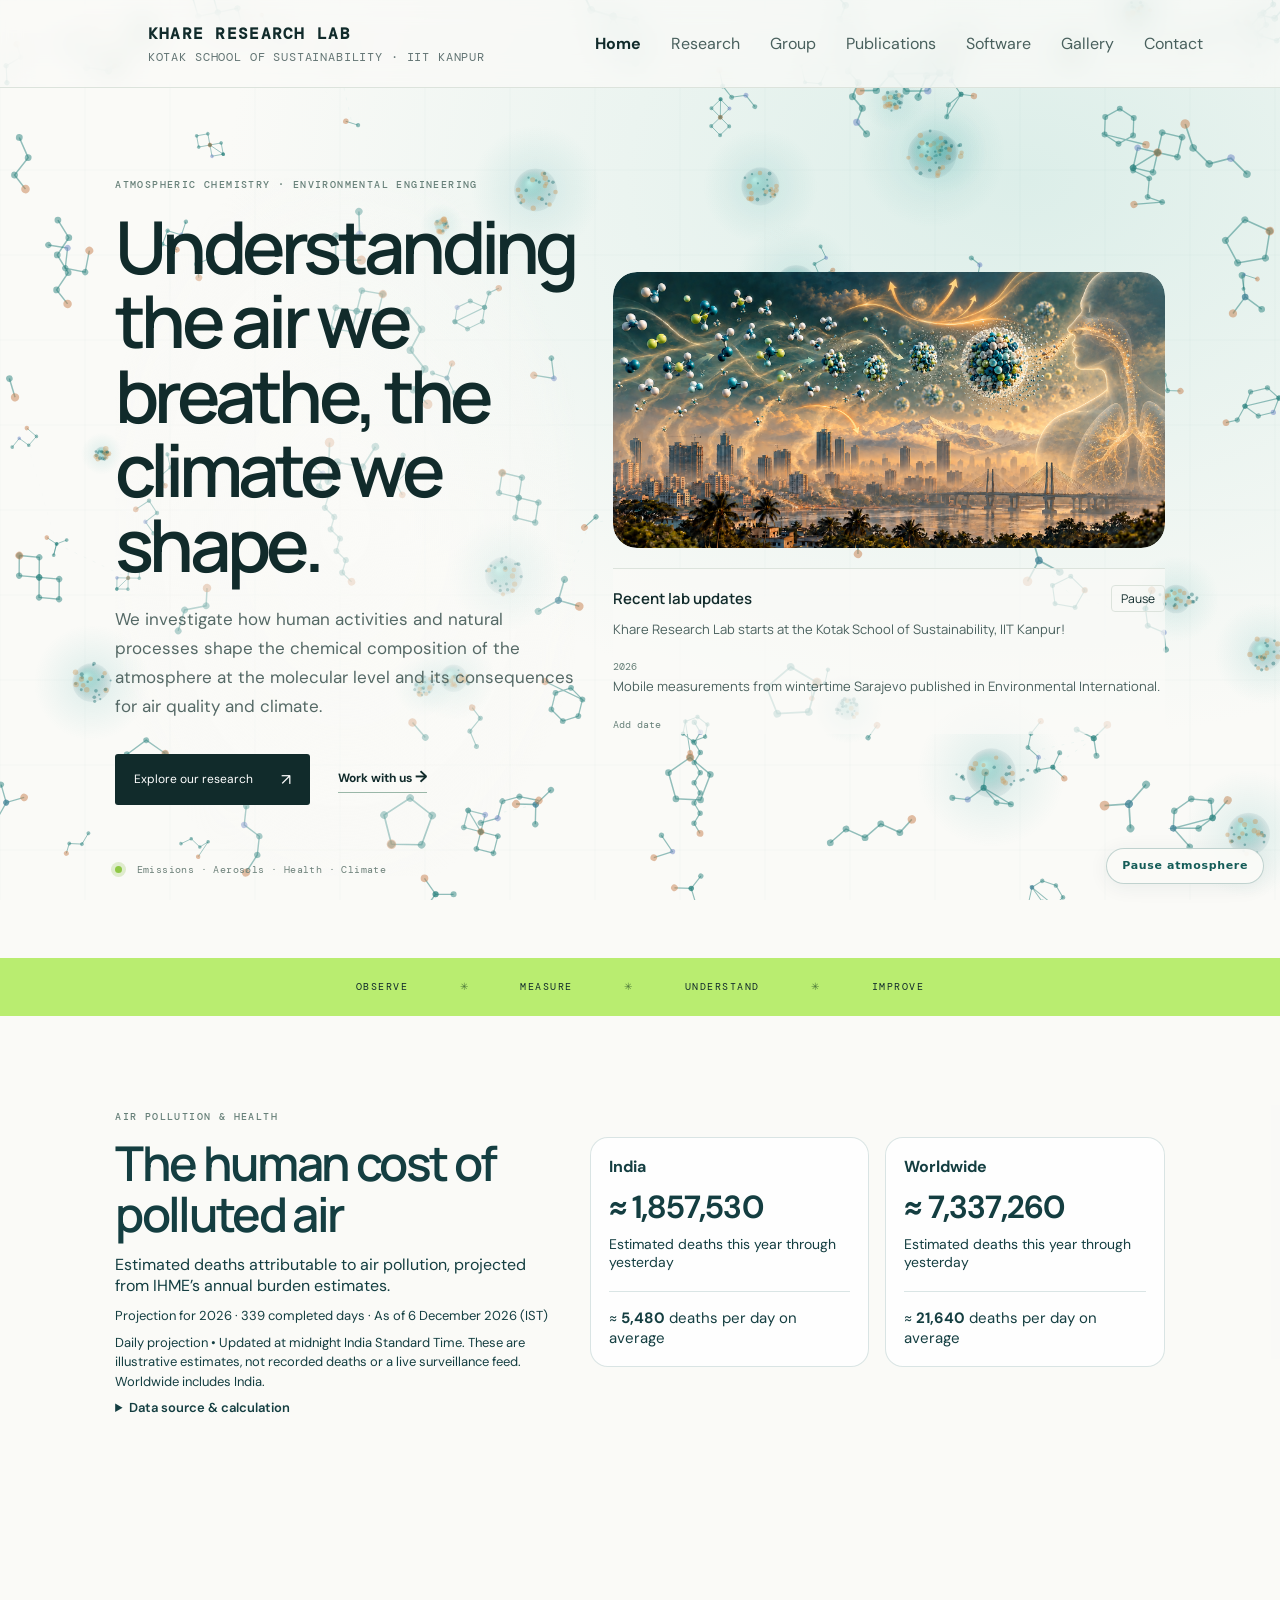
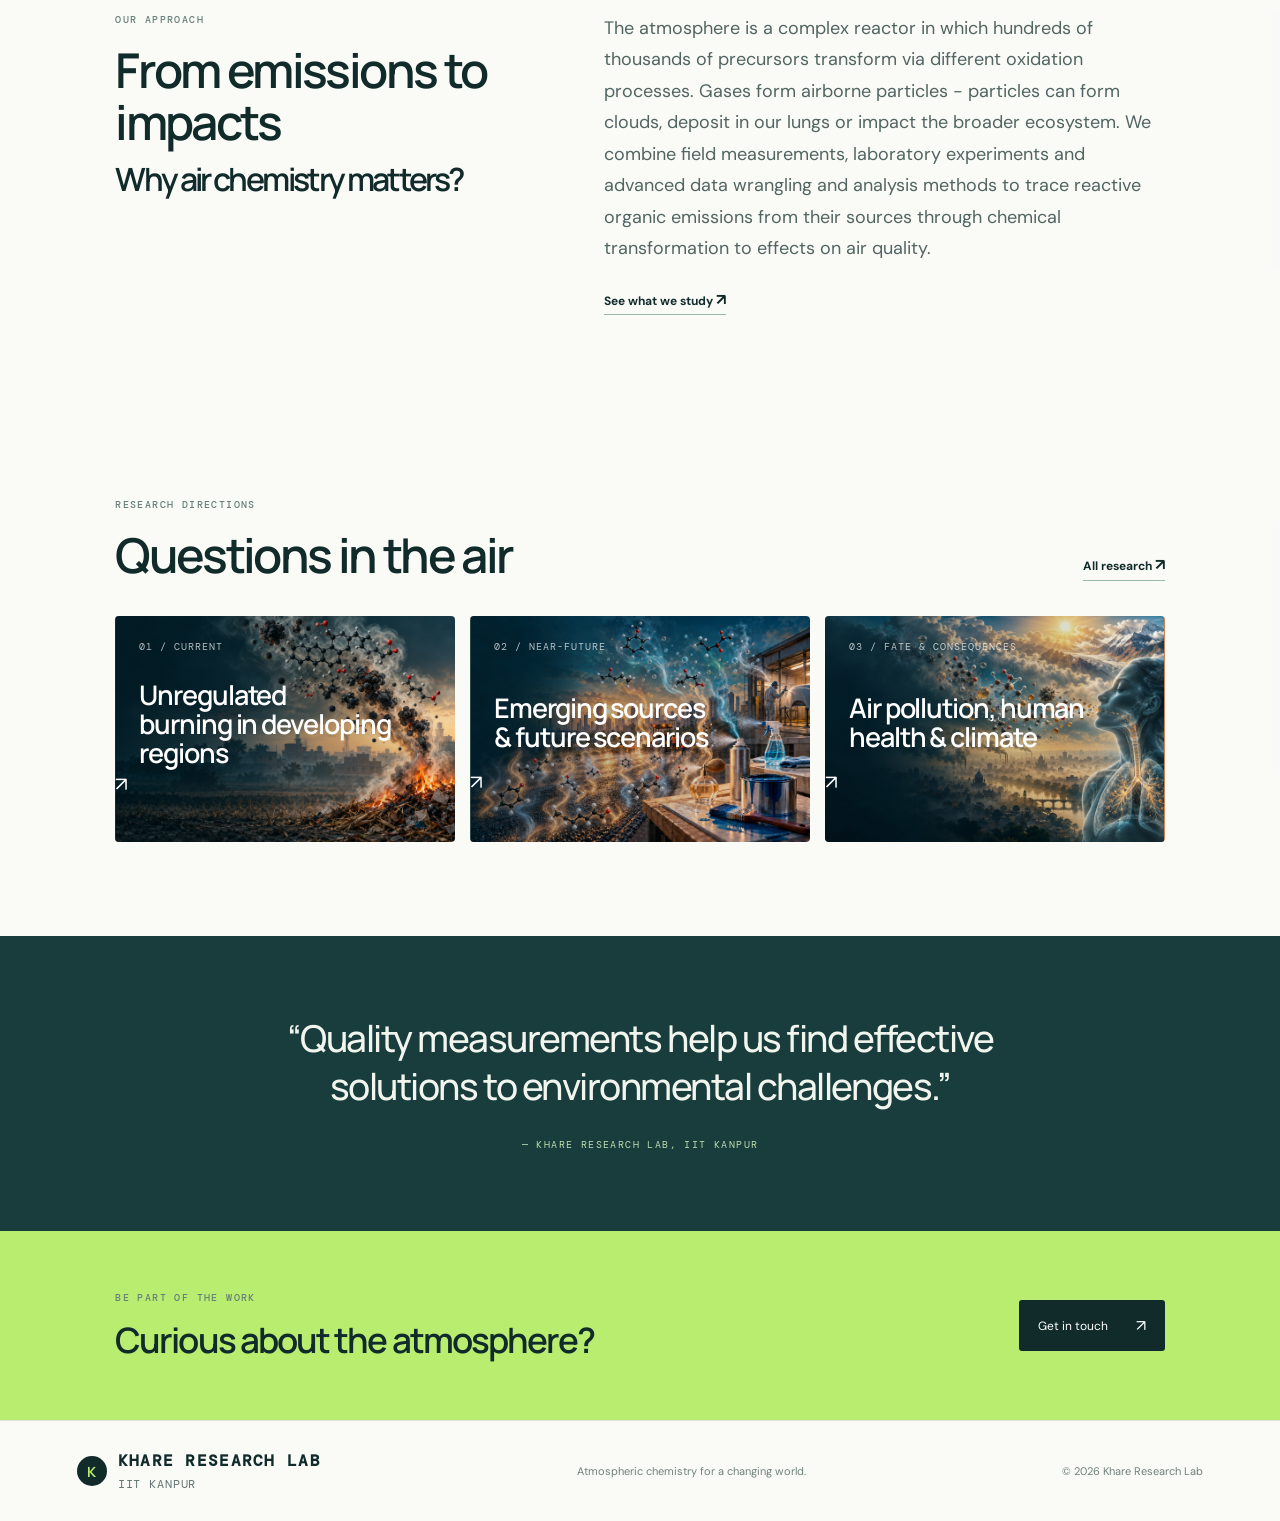
==== index.html @ f6868c82 "Update index.html" ====
<!doctype html><html lang="en"><head><meta charset="utf-8"><meta name="viewport" content="width=device-width,initial-scale=1"><meta name="description" content="Peeyush Khare's research group studies atmospheric organic aerosols, reactive carbon emissions and air quality."><title>KHARE RESEARCH LAB | Atmospheric Chemistry & Air Quality</title><link rel="stylesheet" href="assets/style.css"><script defer src="assets/main.js"></script><script defer src="https://3Dmol.org/build/3Dmol-min.js"></script><style>
/* Animated atmosphere: scoped to this homepage. */
body.atmosphere-home { isolation:isolate; }
#atmosphere-canvas { position:fixed; inset:0; width:100%; height:100%; z-index:-1; pointer-events:none; background:radial-gradient(ellipse at 80% 20%,#dceee9 0,transparent 55%),#fafaf7; }
.atmosphere-home main { position:relative; }
.atmosphere-home .hero { background:transparent; }
.atmosphere-home .site-header { background:rgba(250,250,247,.75); }
.atmosphere-home .hero-copy { background:radial-gradient(ellipse at center,rgba(250,250,247,.72),rgba(250,250,247,.28) 65%,transparent 76%); }
.atmosphere-home .intro-grid,.atmosphere-home .focus-section,.atmosphere-home .lab-updates { background:rgba(250,250,247,.72); }
.atmosphere-toggle { position:fixed; right:16px; bottom:16px; z-index:50; border:1px solid #145c5840; border-radius:24px; padding:10px 15px; background:rgba(250,250,247,.94); color:#145c58; font:600 11px/1.3 system-ui,sans-serif; letter-spacing:.06em; cursor:pointer; box-shadow:0 3px 20px #143e4112; }
.atmosphere-toggle:focus-visible { outline:3px solid #268d89; outline-offset:3px; }
@media(max-width:600px) { .atmosphere-toggle { bottom:10px; right:10px; padding:9px 12px; } }

/* Air-pollution burden: styles confined to this section. */
.ap-burden { background:transparent; color:#143e41; }
.ap-burden .ap-heading { max-width:780px; }
.ap-burden h2 { margin:8px 0 16px; }
.ap-burden .ap-grid { display:grid; grid-template-columns:repeat(2,minmax(0,1fr)); gap:16px; margin:28px 0 20px; max-width:800px; }
.ap-burden .ap-card { background:rgba(255,255,255,.8); border:1px solid #145c5828; border-radius:18px; padding:18px; min-width:0; }
.ap-burden .ap-region { font-size:16px; font-weight:700; margin:0 0 12px; }
.ap-burden .ap-number { display:block; font-size:clamp(26px,3vw,38px); font-weight:650; line-height:1.15; letter-spacing:-.025em; font-variant-numeric:tabular-nums; }
.ap-burden .ap-label { display:block; margin-top:10px; font-size:14px; }
.ap-burden .ap-daily { border-top:1px solid #145c5828; padding-top:16px; margin:20px 0 0; font-size:15px; }
.ap-burden .ap-note { font-size:13px; line-height:1.7; max-width:960px; }
.ap-burden a { color:#145c58; text-decoration:underline; text-underline-offset:3px; }
.ap-burden summary { cursor:pointer; font-weight:600; }
@media(max-width:640px) { .ap-burden .ap-grid { grid-template-columns:1fr; gap:16px; } .ap-burden .ap-card { padding:22px; } }

/* Shared heading row keeps the cards aligned without fixed offsets. */
section.ap-burden {
  background:rgba(250,250,247,.72);
  display:grid !important;
  grid-template-columns:minmax(0,1fr) minmax(0,1.3fr) !important;
  gap:14px 32px;
  align-items:start;
}
section.ap-burden > .ap-eyebrow { grid-column:1 / -1; grid-row:1; margin:0; }
section.ap-burden > .ap-copy { grid-column:1; grid-row:2; min-width:0; }
section.ap-burden .ap-copy h2 { margin:0 0 14px; }
section.ap-burden .ap-copy > p { margin:0 0 10px; }
section.ap-burden .ap-copy .ap-note { margin:0 0 7px; line-height:1.5; }
section.ap-burden .ap-copy details p { margin:8px 0; }
section.ap-burden > .ap-grid {
  grid-column:2 !important;
  grid-row:2 !important;
  align-self:start;
  margin:0 !important;
  max-width:none;
  width:100%;
}
@media(max-width:700px) {
  section.ap-burden { grid-template-columns:1fr !important; }
  section.ap-burden > .ap-grid { grid-column:1 !important; grid-row:3 !important; }
}
/* Blend the hero illustration into the page */
/*.atmosphere-home .hero-art { */
/*  background: transparent !important; */
/*  box-shadow: none !important; */
/* border: none !important; */

/*  -webkit-mask-image: radial-gradient( */
/*    ellipse at center, black 100%, transparent 100% */
/*  ); */
/*  mask-image: radial-gradient( */
/*    ellipse at center, black 100%, transparent 100% */
/*  ); */
/*} */

/*.atmosphere-home .hero-art img { */
/*  opacity: 0.90; */
/*} */
</style>

<style>
/* Homepage research cards only: full 3:2 artwork with readable titles. */
#research-image-cards > .focus-card {
  height: auto !important;
  min-height: 0;
  aspect-ratio: 3 / 2;
  box-sizing: border-box;
  background-size: contain !important;
  background-position: center !important;
  background-repeat: no-repeat !important;
  isolation: isolate;
}
#research-image-cards > .focus-card::before {
  content: "";
  position: absolute;
  inset: 0;
  background: linear-gradient(90deg, rgba(4,24,30,.45), rgba(4,24,30,0));
  z-index: -1;
  pointer-events: none;
}
#research-image-cards .card-index,
#research-image-cards h3 { position: relative; z-index: 1; color: #fff; }
#research-image-cards .card-arrow { z-index: 1; color: #fff; }
</style>
<style>
.hero-visual-column { min-width:0; position:relative; top:-24px; }
.hero-visual-column .hero-art { height:auto !important; width:100%; background:transparent !important; box-shadow:none !important; }
.hero-visual-column .hero-art::before { display:none; }
.hero-visual-column .hero-art img { display:block; position:relative !important; inset:auto !important; width:100% !important; height:auto !important; object-fit:contain !important; }
.lab-updates { margin-top:20px; border-top:1px solid var(--line); padding-top:16px; }
.lab-updates-heading { display:flex; align-items:center; justify-content:space-between; gap:12px; margin-bottom:10px; }
.lab-updates-heading h2 { margin:0; font:600 15px Manrope,sans-serif; letter-spacing:0; }
#lab-news-pause { background:transparent; border:1px solid var(--line); border-radius:4px; padding:4px 9px; color:var(--ink); font:12px Manrope,sans-serif; cursor:pointer; }
.lab-news-window { height:112px; overflow:auto; scrollbar-width:thin; }
.lab-news-list { margin:0; padding:0; list-style:none; }
.lab-news-list li { padding:10px 0; font:13px/1.5 Manrope,sans-serif; color:#49605d; }
.lab-news-date { display:block; font:10px/1.5 'DM Mono',monospace; color:#678079; margin-bottom:3px; }
@media(max-width:650px) { .hero-visual-column { top:0; width:100%; } }
</style>
</head>
  
<body class="atmosphere-home"><header class="site-header"><a class="brand" href="index.html">
  <span class="molecule-logo" aria-label="Rotating limonene molecule">
  <span
    class="viewer_3Dmoljs"
    data-cid="440917"
    data-backgroundcolor="0xfafaf7"
    data-backgroundalpha="0"
    data-select="elem:C"
    data-style="stick:radius=0.14,color=0x145c58;sphere:scale=0.23,color=0x145c58"
    data-spin="axis:x;speed:0.5">
  </span>
</span>
<span>KHARE RESEARCH LAB<small>KOTAK SCHOOL OF SUSTAINABILITY · IIT KANPUR</small></span></a><button class="menu-toggle" aria-label="Open navigation" aria-expanded="false">☰</button><nav class="nav"><a class="active" href="index.html">Home</a><a href="research.html">Research</a><a href="group.html">Group</a><a href="publications.html">Publications</a><a href="software.html">Software</a><a href="gallery.html">Gallery</a><a href="contact.html">Contact</a></nav></header><main><section class="hero"><div class="hero-copy"><p class="eyebrow">ATMOSPHERIC CHEMISTRY · ENVIRONMENTAL ENGINEERING</p><h1>Understanding the air we breathe, the climate we shape.</h1><p class="lede">We investigate how human activities and natural processes shape the chemical composition of the atmosphere at the molecular level and its consequences for air quality and climate.</p><div class="hero-actions"><a class="button" href="research.html">Explore our research <span>↗</span></a><a class="text-link" href="contact.html">Work with us <span>→</span></a></div><div class="hero-note"><span class="pulse"></span> Emissions · Aerosols · Health · Climate</div></div><div class="hero-visual-column"><div class="hero-art" aria-label="Atmospheric chemistry illustration" style="border-radius:24px;background:#143e41;box-shadow:0 18px 45px #102d3220"><img src="assets/hero-atmosphere.png" alt="Molecules clustering into aerosol particles above a city affected by air pollution" style="display:block;position:absolute;inset:0;width:100%;height:100%;object-fit:cover;border-radius:inherit"></div>
<section class="lab-updates" aria-labelledby="lab-updates-title">
  <div class="lab-updates-heading"><h2 id="lab-updates-title">Recent lab updates</h2><button type="button" id="lab-news-pause" aria-pressed="false">Pause</button></div>
  <div class="lab-news-window"><ul class="lab-news-list" id="lab-news-list">
    <!-- LAB NEWS: Replace these placeholders with your updates. Add more li entries as needed. -->
    <li><span class="lab-news-date">2026</span><span></span>Khare Research Lab starts at the Kotak School of Sustainability, IIT Kanpur!</li>
    <li><span class="lab-news-date">2026</span><span>Mobile measurements from wintertime Sarajevo published in Environmental International.</span></li>
    <li><span class="lab-news-date">Add date</span><span></span></li>
  </ul></div>
</section>
</div></section><section class="ticker"><span>OBSERVE</span><i>✳</i><span>MEASURE</span><i>✳</i><span>UNDERSTAND</span><i>✳</i><span>IMPROVE</span></section><section class="section ap-burden" aria-labelledby="ap-title">
<p class="eyebrow ap-eyebrow">AIR POLLUTION &amp; HEALTH</p>
<div class="ap-copy">
<h2 id="ap-title">The human cost of polluted air</h2>
<p>Estimated deaths attributable to air pollution, projected from IHME’s annual burden estimates.</p>
<p class="ap-note" id="ap-period">Year-to-date estimates load automatically. Daily averages are shown below.</p>

<p class="ap-note">Daily projection • Updated at midnight India Standard Time. These are illustrative estimates, not recorded deaths or a live surveillance feed. Worldwide includes India.</p>
<details class="ap-note"><summary>Data source &amp; calculation</summary>
<p>Source: IHME, Global Burden of Disease 2023, as reported in <a href="https://www.healthdata.org/research-analysis/library/state-global-air-2025" target="_blank" rel="noopener noreferrer">State of Global Air 2025</a> (HEI / IHME). Reference-year estimates: approximately 2 million deaths in India and 7.9 million worldwide in 2023. The report describes India’s total as more than 2 million; this display uses a rounded 2 million baseline. Includes the combined burden from ambient particulate matter, household air pollution and ozone.</p>
<p>Daily average = rounded annual estimate ÷ 365. The year-to-date projection multiplies this average by completed calendar days since 1 January in India Standard Time. Values are rounded to the nearest ten. This assumes a constant daily burden and does not represent seasonal variation, current-year observations or uncertainty intervals. Only the projection updates daily; source estimates require revision when a new dataset is adopted.</p>
<p><a href="https://www.stateofglobalair.org/sites/default/files/documents/2025-10/soga-2025-report.pdf" target="_blank" rel="noopener noreferrer">Read the source report (2025)</a> · Source checked: 5 October 2026.</p>
</details>
<noscript><p class="ap-note">Enable JavaScript to display the date-based cumulative estimates. The daily averages above remain available.</p></noscript>

</div>
<div class="ap-grid">
<article class="ap-card"><h3 class="ap-region">India</h3><span class="ap-number" id="ap-india">—</span><span class="ap-label">Estimated deaths this year through yesterday</span><p class="ap-daily">≈ <strong id="ap-india-daily">5,480</strong> deaths per day on average</p></article>
<article class="ap-card"><h3 class="ap-region">Worldwide</h3><span class="ap-number" id="ap-world">—</span><span class="ap-label">Estimated deaths this year through yesterday</span><p class="ap-daily">≈ <strong id="ap-world-daily">21,640</strong> deaths per day on average</p></article>
</div>
</section><section class="section intro-grid"><div><p class="eyebrow">OUR APPROACH</p><h2>From emissions to impacts<br><span style="font-size:32px;">Why air chemistry matters?</span></h2></div><div><p class="body-large">The atmosphere is a complex reactor in which hundreds of thousands of precursors transform via different oxidation processes. Gases form airborne particles - particles can form clouds, deposit in our lungs or impact the broader ecosystem. We combine field measurements, laboratory experiments and advanced data wrangling and analysis methods to trace reactive organic emissions from their sources through chemical transformation to effects on air quality.</p><a class="under-link" href="research.html">See what we study <span>↗</span></a></div></section><section class="section focus-section"><div class="section-heading"><div><p class="eyebrow">RESEARCH DIRECTIONS</p><h2>Questions in the air</h2></div><a class="under-link" href="research.html">All research <span>↗</span></a></div><div class="focus-grid" id="research-image-cards"><a class="focus-card card-dark" href="research.html#organic-aerosol" style="background-image: url('images/openburningcard.png');"><span class="card-index">01 / CURRENT</span><h3>Unregulated<br>burning in developing regions</h3><span class="card-arrow">↗</span></a><a class="focus-card card-blue" href="research.html#emissions" style="background-image: url('images/futurescenarioscard.png');"><span class="card-index">02 / NEAR-FUTURE</span><h3>Emerging sources<br>& future scenarios</h3><span class="card-arrow">↗</span></a><a class="focus-card card-ochre" href="research.html#measurements" style="background-image: url('images/pollutioncard.png');"><span class="card-index">03 / FATE & CONSEQUENCES</span><h3>Air pollution, human<br>health & climate</h3><span class="card-arrow">↗</span></a></div></section><section class="quote-band"><p>“Quality measurements help us find effective solutions to environmental challenges.”</p><span>— KHARE RESEARCH LAB, IIT KANPUR</span></section><section class="section join-row"><div><p class="eyebrow">BE PART OF THE WORK</p><h2>Curious about the atmosphere?</h2></div><a class="button button-light" href="contact.html">Get in touch <span>↗</span></a></section></main><footer class="footer"><a class="brand footer-brand" href="index.html"><span class="brand-mark">K</span><span>KHARE RESEARCH LAB<small>IIT KANPUR</small></span></a><span>Atmospheric chemistry for a changing world.</span><span>© <span data-year></span> Khare Research Lab</span></footer><canvas id="atmosphere-canvas" aria-hidden="true"></canvas>
<button class="atmosphere-toggle" type="button" aria-pressed="false">Pause atmosphere</button>
<script>
/* Decorative chemistry-inspired animation, not a chemical mechanism simulation. */
(() => {
  const canvas = document.getElementById('atmosphere-canvas');
  const ctx = canvas.getContext('2d');
  const button = document.querySelector('.atmosphere-toggle');
  if (!ctx) { button.hidden = true; return; }
  const preference = matchMedia('(prefers-reduced-motion: reduce)');
  let paused = preference.matches, w=0, h=0, molecules=[], aerosols=[], flashes=[];
  let frame=0, previous=0, elapsed=0, nextReaction=2;
  const rand=(a,b)=>a+Math.random()*(b-a);
  const oxygen='#c57a45', carbon='#207c78';
  const shapes=[
    [[-15,0],[0,-9],[15,0],[25,-10]],
    [[-13,-8],[0,-16],[13,-8],[13,8],[0,16],[-13,8],[25,16]],
    [[-17,5],[-3,-5],[12,5],[23,-5],[12,20]],
    [[-8,0],[8,0]],
    [[-28,0],[-14,-9],[0,0],[14,-9],[28,0],[39,-9]],
    [[-16,0],[0,0],[10,-14],[0,0],[10,14]],
    [[0,-18],[17,-5],[10,16],[-10,16],[-17,-5],[0,-18]],
    [[-26,0],[-13,-12],[0,0],[13,-12],[26,0],[13,12],[0,0],[-13,12],[-26,0]],
    [[-18,0],[0,0],[12,-12],[0,0],[12,12]],
    [[-22,10],[-10,-2],[3,10],[16,-2],[3,-16]],
    [[-12,8],[0,-8],[12,8]],
    [[-22,-8],[-8,0],[6,-8],[20,0],[30,15]],
    // naphthalene: two fused aromatic rings
    [[-24,0],[-12,-12],[0,0],[-12,12],[-24,0],[0,0],[12,-12],[24,0],[12,12],[0,0]],
    // alpha-pinene: bicyclic terpene-like structure
    [[-22,8],[-12,-10],[2,-14],[16,-4],[20,12],[7,18],[-5,10],[-12,-10],[7,18],[25,25]],
    // limonene: six-membered ring with isopropenyl branch
    [[-18,0],[-9,-13],[7,-13],[18,0],[9,13],[-9,13],[-18,0],[18,0],[29,-12],[41,-12]],
    // isoprene: branched C5 diene
    [[-22,0],[-8,0],[5,-12],[18,0],[31,0],[5,-12],[5,-26]],
    // C12 alkane: long straight-chain hydrocarbon
    [[-55,0],[-45,-6],[-35,0],[-25,-6],[-15,0],[-5,-6],[5,0],[15,-6],[25,0],[35,-6],[45,0],[55,-6]]
  ];
  function molecule(x=rand(0,w),y=rand(0,h)) {
    return {x,y,vx:rand(-9,9),vy:rand(-7,7),angle:rand(0,6.28),spin:rand(-.17,.17),shape:Math.floor(rand(0,shapes.length)),scale:rand(.65,1.45),cool:rand(0,5)};
  }
  function resize(){
    w=innerWidth; h=innerHeight;
    const dpr=Math.min(devicePixelRatio||1,2);
    canvas.width=Math.round(w*dpr);canvas.height=Math.round(h*dpr);
    ctx.setTransform(dpr,0,0,dpr,0,0);
    molecules=Array.from({length:Math.max(36,Math.min(105,Math.floor(w*h/11500)))},(_,i)=>molecule(rand(0,w),i%2===0?rand(0,h*.48):rand(h*.48,h)));
    aerosols=Array.from({length:w<600?12:24},(_,i)=>particle(rand(0,w),i%2===0?rand(0,h*.48):rand(h*.48,h),rand(7,25),true));
    flashes=[]; draw(0);
  }
  function particle(x,y,r,established=false){
    return {x,y,r,vx:rand(-5,5),vy:rand(-9,-3),age:established?20:0,life:rand(40,65),kind:Math.floor(rand(0,3)),phase:rand(0,6),beads:Array.from({length:24},()=>({a:rand(0,6.28),r:Math.sqrt(Math.random()),s:rand(1,2.8)}))};
  }
  function glow(x,y,r,color){
    const g=ctx.createRadialGradient(x,y,0,x,y,r);g.addColorStop(0,color);g.addColorStop(1,'rgba(44,160,157,0)');ctx.fillStyle=g;ctx.beginPath();ctx.arc(x,y,r,0,Math.PI*2);ctx.fill();
  }
  function draw(dt){
    elapsed+=dt;
    ctx.clearRect(0,0,w,h);
    // A quiet technical grid adds depth without competing with the text.
    ctx.lineWidth=.6;ctx.strokeStyle='rgba(31,117,113,.045)';
    for(let x=0;x<w;x+=85){ctx.beginPath();ctx.moveTo(x,0);ctx.lineTo(x,h);ctx.stroke();}
    for(let y=0;y<h;y+=85){ctx.beginPath();ctx.moveTo(0,y);ctx.lineTo(w,y);ctx.stroke();}
    for(const m of molecules){
      m.cool=Math.max(0,m.cool-dt);m.x+=m.vx*dt;m.y+=m.vy*dt;m.angle+=m.spin*dt;
      if(m.x<-45)m.x=w+40;if(m.x>w+45)m.x=-40;if(m.y<-45)m.y=h+40;if(m.y>h+45)m.y=-40;
    }
    // Nearby reactants draw together, flash, then condense into a small aggregate.
    nextReaction-=dt;
    let reacted=false;
    for(let i=0;i<molecules.length;i++)for(let j=i+1;j<molecules.length;j++){
      const a=molecules[i],b=molecules[j],dx=b.x-a.x,dy=b.y-a.y,d=Math.hypot(dx,dy);
      if(d<130 && a.cool===0 && b.cool===0){
        ctx.strokeStyle=`rgba(29,151,148,${.16*(1-d/130)})`;ctx.setLineDash([3,7]);ctx.beginPath();ctx.moveTo(a.x,a.y);ctx.lineTo(b.x,b.y);ctx.stroke();ctx.setLineDash([]);
        if(!reacted && nextReaction<=0 && dt>0){
          a.x+=dx*dt*.6;a.y+=dy*dt*.6;b.x-=dx*dt*.6;b.y-=dy*dt*.6;
          if(d<58){
            const x=(a.x+b.x)/2,y=(a.y+b.y)/2;
            aerosols.push(particle(x,y,rand(11,20)));flashes.push({x,y,age:0});
            Object.assign(a,molecule(-30,rand(0,h)));Object.assign(b,molecule(w+30,rand(0,h)));a.cool=b.cool=10;
            nextReaction=rand(2.5,5);reacted=true;
          }
        }
      }
    }
    for(const m of molecules){
      ctx.save();ctx.translate(m.x,m.y);ctx.rotate(m.angle);ctx.scale(m.scale,m.scale);ctx.globalAlpha=.48;
      const s=shapes[m.shape];ctx.lineWidth=1.2;ctx.strokeStyle=carbon;
      ctx.beginPath();s.forEach(([x,y],i)=>i?ctx.lineTo(x,y):ctx.moveTo(x,y));
      if(m.shape===1){ctx.moveTo(...s[5]);ctx.lineTo(...s[0]);}ctx.stroke();
      s.forEach(([x,y],i)=>{ctx.fillStyle=i===s.length-1?oxygen:(m.shape>=8 && i===1?'#647dc0':carbon);ctx.beginPath();ctx.arc(x,y,i===s.length-1?3.4:2.7,0,6.283);ctx.fill();});ctx.restore();
    }
    aerosols=aerosols.filter(p=>p.age<p.life).slice(-40);
    if(dt>0 && aerosols.length<(w<600?12:24)) aerosols.push(particle(rand(0,w),rand(0,h),rand(7,25),true));
    for(const p of aerosols){
      p.age+=dt;p.x+=(p.vx+Math.sin(elapsed*.4+p.phase)*3)*dt;p.y+=p.vy*dt;
      if(p.y<-45)p.y=h+40;if(p.x<-45)p.x=w+40;if(p.x>w+45)p.x=-40;
      const alpha=Math.min(1,p.age/2,(p.life-p.age)/6)*.65;
      const radius=p.r*(.4+.6*Math.min(1,p.age/7));
      ctx.save();ctx.globalAlpha=alpha;
      glow(p.x,p.y,radius*3,'rgba(23,156,157,.20)');
      const g=ctx.createRadialGradient(p.x-radius*.3,p.y-radius*.35,1,p.x,p.y,radius);
      g.addColorStop(0,'rgba(165,232,222,.95)');g.addColorStop(.5,'rgba(48,151,145,.4)');g.addColorStop(1,'rgba(15,73,90,.1)');
      ctx.fillStyle=g;ctx.beginPath();ctx.arc(p.x,p.y,radius,0,6.283);ctx.fill();
      for(const bead of p.beads){const a=bead.a+elapsed*.08,x=p.x+Math.cos(a)*bead.r*radius*(p.kind===1?1.5:1),y=p.y+Math.sin(a)*bead.r*radius*(p.kind===1?.65:1);
        ctx.fillStyle=bead.s>2?'rgba(204,149,85,.6)':'rgba(25,109,112,.65)';ctx.beginPath();ctx.arc(x,y,bead.s,0,6.283);ctx.fill();}
      ctx.restore();
    }
    flashes=flashes.filter(f=>f.age<2.4);
    for(const f of flashes){f.age+=dt;ctx.save();ctx.globalAlpha=Math.max(0,1-f.age/2.4);glow(f.x,f.y,45+f.age*20,'rgba(23,175,170,.35)');ctx.strokeStyle='#35aaa2';ctx.lineWidth=.8;ctx.beginPath();ctx.arc(f.x,f.y,8+f.age*25,0,6.283);ctx.stroke();ctx.restore();}
  }
  function tick(t){frame=0;if(paused||document.hidden)return;const dt=previous?Math.min((t-previous)/1000,.05):0;previous=t;draw(dt);frame=requestAnimationFrame(tick);}
  function sync(){button.textContent=paused?'Play atmosphere':'Pause atmosphere';button.setAttribute('aria-pressed',String(paused));cancelAnimationFrame(frame);frame=0;previous=0;if(!paused&&!document.hidden)frame=requestAnimationFrame(tick);}
  button.addEventListener('click',()=>{paused=!paused;sync();});
  preference.addEventListener('change',e=>{paused=e.matches;sync();});
  document.addEventListener('visibilitychange',sync);
  let resizeTimer;addEventListener('resize',()=>{clearTimeout(resizeTimer);resizeTimer=setTimeout(resize,150);});
  resize();sync();
})();
</script>

<script>
/* Rounded IHME GBD 2023 estimates, State of Global Air 2025.
   Update the baseline AND visible source notes together when adopting new data. */
(() => {
  const annual = { india: 2000000, world: 7900000 };
  const dayMs = 86400000, istOffset = 330 * 60000;
  const format = n => new Intl.NumberFormat('en-US').format(Math.round(n / 10) * 10);
  function updateBurden(now = new Date()) {
    const ist = new Date(now.getTime() + istOffset);
    const year = ist.getUTCFullYear();
    const midnight = Date.UTC(year, ist.getUTCMonth(), ist.getUTCDate());
    const days = Math.round((midnight - Date.UTC(year, 0, 1)) / dayMs);
    for (const region of Object.keys(annual)) {
      document.getElementById('ap-' + region).textContent = '≈ ' + format(annual[region] / 365 * days);
      document.getElementById('ap-' + region + '-daily').textContent = format(annual[region] / 365);
    }
    const date = new Intl.DateTimeFormat('en-IN', { timeZone:'Asia/Kolkata', day:'numeric', month:'long', year:'numeric' }).format(now);
    document.getElementById('ap-period').textContent = 'Projection for ' + year + ' · ' + days + ' completed days · As of ' + date + ' (IST)';
    return dayMs - (now.getTime() + istOffset - midnight);
  }
  let timer;
  function refresh() { clearTimeout(timer); timer = setTimeout(refresh, updateBurden() + 100); }
  refresh();
  document.addEventListener('visibilitychange', () => { if (!document.hidden) refresh(); });
})();
</script>
<script>
(() => {
 const panel=document.querySelector('.lab-news-window');
 const button=document.getElementById('lab-news-pause');
 const reduced=window.matchMedia('(prefers-reduced-motion: reduce)');
 let paused=reduced.matches, hovering=false, focusing=false, previous=0, holdUntil=0;
 function label(){button.textContent=paused?'Play':'Pause';button.setAttribute('aria-pressed',String(paused));}
 label(); button.addEventListener('click',()=>{paused=!paused;label();});
 panel.addEventListener('mouseenter',()=>hovering=true);
 panel.addEventListener('mouseleave',()=>hovering=false);
 panel.addEventListener('focusin',()=>focusing=true);
 panel.addEventListener('focusout',()=>focusing=false);
 panel.addEventListener('wheel',()=>holdUntil=performance.now()+5000,{passive:true});
 panel.addEventListener('touchstart',()=>holdUntil=performance.now()+8000,{passive:true});
 panel.tabIndex=0; panel.setAttribute('aria-label','Lab updates; scroll to read all entries');
 let offset=0;
 function roll(now){
  const elapsed=previous?Math.min(now-previous,50):0;previous=now;
  if(!paused&&!hovering&&!focusing&&!document.hidden&&now>holdUntil){
   offset+=elapsed*.018;
   const max=panel.scrollHeight-panel.clientHeight;
   if(max>0&&offset>=max){panel.scrollTop=max;offset=0;holdUntil=now+3500;}
   else panel.scrollTop=offset;
  } 
  requestAnimationFrame(roll);
 }
 requestAnimationFrame(roll);
})();
</script></body></html>
---- assets/style.css ----
@import url('https://fonts.googleapis.com/css2?family=DM+Mono:wght@400;500&family=DM+Sans:wght@400;500;600;700&family=Manrope:wght@400;500;600;700;800&display=swap');:root{--ink:#112b2b;--muted:#637574;--cream:#f3f4ee;--paper:#fafaf7;--green:#b9ed70;--teal:#145c58;--line:#dce3dc;--orange:#ed8e59}*{box-sizing:border-box}html{scroll-behavior:smooth}body{margin:0;background:var(--paper);color:var(--ink);font-family:'DM Sans',sans-serif}a{color:inherit;text-decoration:none}
.site-header{height:88px;padding:0 6vw;display:flex;align-items:center;justify-content:space-between;border-bottom:1px solid var(--line);background:rgba(250,250,247,.94);position:sticky;top:0;z-index:20;backdrop-filter:blur(14px)}
.brand{display:flex;align-items:center;gap:11px;font:700 16px 'DM Mono',monospace;letter-spacing:.08em}
.brand small{display:block;font-size:12px;color:var(--muted);font-weight:400;margin-top:5px;letter-spacing:.07em}
.brand-mark{height:36px;width:36px;border-radius:50%;display:grid;place-items:center;background:var(--ink);color:var(--green);font:700 17px Manrope}
.nav{display:flex;gap:30px;align-items:center}
.nav a{font-size:16px;color:#49605d;transition:.2s}
.nav a:hover,.nav a.active{color:var(--ink);font-weight:700}
.menu-toggle{display:none;border:0;background:none;font-size:22px;color:var(--ink)}.hero{padding:90px 9vw 82px;display:grid;grid-template-columns:1fr .9fr;gap:5vw;align-items:center;min-height:565px;background:var(--cream)}.eyebrow{font:500 10px 'DM Mono',monospace;letter-spacing:.14em;color:#678079;margin:0 0 18px}.hero h1,
.page-hero h1{font:600 clamp(42px,5.7vw,77px)/1.02 Manrope,sans-serif;letter-spacing:-.065em;margin:0;max-width:690px}
.lede{font-size:17px;line-height:1.7;color:#556966;max-width:550px;margin:24px 0 0}
.hero-actions{display:flex;align-items:center;gap:28px;margin-top:33px}
.button{display:inline-flex;align-items:center;gap:28px;background:var(--ink);color:white;padding:15px 19px;font-size:12px;border-radius:3px;transition:.2s}
.button:hover{background:var(--teal);transform:translateY(-2px)}.button span,
.text-link span,.under-link span{font-size:16px}
.text-link,.under-link{font-size:12px;font-weight:700;border-bottom:1px solid #9ab7a8;padding-bottom:5px}
.hero-note{margin-top:58px;font:10px 'DM Mono',monospace;color:#6d817a;letter-spacing:.04em}
.pulse{display:inline-block;width:7px;height:7px;border-radius:50%;background:#8fc846;margin-right:8px;box-shadow:0 0 0 4px #dfeccd}
.hero-art{height:405px;border-radius:48% 48% 45% 45%;position:relative;overflow:hidden;background:radial-gradient(ellipse at 52% 42%,#3e8170 0,#245c59 35%,#143e41 69%,#102d32 100%);box-shadow:inset 0 0 60px #092326}
.hero-art{background: transparent !important;box-shadow: none !important;}
.hero-art:before{content:'';position:absolute;inset:0;background:linear-gradient(130deg,transparent 20%,#ffffff13 45%,transparent 65%)}
.hero-art img { position: relative !important;  inset: auto !important;  width: 100% !important;  height: auto !important;object-fit: contain !important;}
.orbit{position:absolute;border:1px solid #c2e7c568;border-radius:50%;left:50%;top:48%;transform:translate(-50%,-50%) rotate(-28deg)}
.orbit-one{width:230px;height:330px}
.orbit-two{width:330px;height:260px;transform:translate(-50%,-50%) rotate(44deg)}
.orbit-three{width:390px;height:130px;transform:translate(-50%,-50%) rotate(-10deg)}
.particle{position:absolute;border-radius:50%;background:#dbff9b;box-shadow:0 0 24px 5px #c6ff8466}
.p1{width:14px;height:14px;top:27%;left:37%}
.p2{width:9px;height:9px;top:62%;left:67%}
.p3{width:7px;height:7px;top:48%;left:25%}
.p4{width:11px;height:11px;top:72%;left:43%}
.p5{width:6px;height:6px;top:30%;left:70%}
.art-label{position:absolute;left:9%;bottom:17%;color:#f0ffe0;font:11px 'DM Mono';letter-spacing:.06em}
.art-label span{margin-left:20px}
.art-caption{position:absolute;right:8%;top:13%;writing-mode:vertical-rl;color:#d4e6d383;font:9px 'DM Mono';letter-spacing:.18em}
.ticker{height:58px;background:var(--green);display:flex;align-items:center;justify-content:center;gap:4vw;font:10px 'DM Mono';letter-spacing:.15em}
.ticker i{font-style:normal;color:#4b7739}.section{padding:94px 9vw}
.intro-grid{display:grid;grid-template-columns:.8fr 1.2fr;gap:9vw;align-items:start}
.section h2,.join-row h2{font:600 clamp(30px,4vw,48px)/1.08 Manrope;letter-spacing:-.055em;margin:0}
.body-large{font-size:18px;line-height:1.75;color:#516562;margin:0 0 24px}
.focus-section{background:#f1f4ed}
.section-heading{display:flex;align-items:end;justify-content:space-between;margin-bottom:35px}
.section-heading h2{margin-top:0}
.focus-grid{display:grid;grid-template-columns:repeat(3,1fr);gap:15px}
.focus-card{height:270px;border-radius:4px;padding:24px;position:relative;overflow:hidden;color:#f4f5ee;display:flex;flex-direction:column;justify-content:space-between}
.card-index{font:10px 'DM Mono';letter-spacing:.1em;opacity:.7}
.focus-card h3{font:600 27px/1.08 Manrope;letter-spacing:-.04em;z-index:2}
.card-dark{background:#193d3e}
.card-blue{background:#4d7770}
.card-ochre{background:#c98355}
.card-arrow{position:absolute;bottom:23px;right:24px;font-size:20px;z-index:2}
.rings{position:absolute;width:230px;height:230px;border:1px solid #c5ee845c;border-radius:50%;right:-66px;top:44px;box-shadow:0 0 0 24px #c5ee8414,0 0 0 49px #c5ee8410}
.wave{position:absolute;width:220px;height:190px;border:1px solid #d7ffb545;border-radius:48%;right:-30px;top:85px;transform:rotate(-30deg);box-shadow:0 0 0 17px #d7ffb51a,0 0 0 38px #d7ffb514}
.molecule{position:absolute;right:32px;top:67px;font:800 98px Manrope;color:#ffe3c344}
.quote-band{padding:78px 12vw;background:#183d3c;color:#f2f5ee;text-align:center}
.quote-band p{font:500 clamp(24px,3vw,37px)/1.3 Manrope;letter-spacing:-.04em;max-width:820px;margin:0 auto 22px}
.quote-band span{font:10px 'DM Mono';letter-spacing:.14em;color:#bddeaf}
.join-row{background:var(--green);display:flex;align-items:center;justify-content:space-between;padding-top:60px;padding-bottom:60px}
.join-row h2{font-size:35px}.button-light{background:var(--ink)}
.footer{padding:29px 6vw;display:flex;align-items:center;justify-content:space-between;border-top:1px solid var(--line);font-size:11px;color:#71817b}
.footer-brand{color:var(--ink)}
.footer-brand .brand-mark{width:30px;height:30px;font-size:14px}
.page-hero{padding:96px 12vw 82px;background:var(--cream)}
.page-hero h1{font-size:clamp(45px,6.2vw,78px)}
.page-hero .lede{max-width:640px}

.research-list{padding-top:24px;padding-bottom:30px}
.research-item{padding:48px 0;border-bottom:1px solid var(--line);display:grid;grid-template-columns:65px 1fr 380px;gap:25px;align-items:center}
.research-num{align-self:start;padding-top:4px;color:#91a39a;font:12px 'DM Mono'}
.research-item h2{font-size:30px;margin:0 0 13px}
.research-item p:not(.eyebrow){color:#63736e;max-width:720px;line-height:1.7;font-size:14px}.tag-row{display:flex;gap:8px;flex-wrap:wrap;margin-top:20px}.tag-row span{padding:6px 9px;background:#edf1e9;color:#62766c;font:9px 'DM Mono';border-radius:2px}
.research-art{height:180px;border-radius:0;display:grid;place-items:center;position:relative;overflow:hidden}
.research-art>span{font:700 29px Manrope;z-index:2;color:#fff}
.research-art i{position:absolute;width:88px;height:120px;border:1px solid #ffffff70;border-radius:50%;transform:rotate(42deg)}
.research-art i:nth-of-type(2){transform:rotate(-42deg);width:130px}
.research-art i:nth-of-type(3){width:175px;height:80px;transform:rotate(10deg)}

.art-amber{background:radial-gradient(circle,#e3ae70,#b96d45)}
.art-blue{background:radial-gradient(circle,#87c6ad,#397c79)}
.art-green{background:radial-gradient(circle,#bedc76,#668950)}
.art-purple{background:radial-gradient(circle,#b4a2cf,#665a82)}
.group-lead{display:grid;grid-template-columns:270px 1fr;gap:7vw;align-items:center}
.portrait-placeholder{height:325px;background:linear-gradient(150deg,#d8e4d4,#94b6a1);display:flex;align-items:center;justify-content:center;flex-direction:column;position:relative;color:#32655b}
.portrait-placeholder span{font:700 90px Manrope;opacity:.65}
.portrait-placeholder small{font:9px 'DM Mono';letter-spacing:.12em}
.group-lead h2{margin-bottom:10px}.role{font-size:14px;color:var(--teal);margin-bottom:22px}
.group-lead p:not(.eyebrow){line-height:1.7;color:#5e706b;font-size:14px}

.small-note{font-size:11px!important;color:#89958f!important;line-height:1.6}
.group-section{background:#f1f4ed}.people-grid{display:grid;grid-template-columns:repeat(3,1fr);gap:18px}
.person-card{background:#fafbf8;padding:16px 16px 23px}
.person-photo{height:220px;display:grid;place-items:center;color:#fff;font-size:34px;margin-bottom:21px}
.photo-one{background:linear-gradient(145deg,#58857b,#c1cb99)}
.photo-two{background:linear-gradient(145deg,#66868d,#d4a576)}

.person-card h3{font:600 21px Manrope;margin:0 0 8px}
.person-card p:not(.eyebrow){color:#71807b;font-size:13px;line-height:1.6}
.person-card .eyebrow{font-size:9px}.join-card{background:#173e3d;color:#f2f6ee;padding:28px}

.join-card p:not(.eyebrow){color:#bed0c5}
.join-card a{display:inline-block;margin-top:12px;color:var(--green);font-size:12px}
.join-symbol{font-size:27px;color:var(--green);margin:5px 0 26px}

.pub-list{padding-top:40px}.pub-tools{display:flex;justify-content:space-between;align-items:center;padding-bottom:20px;border-bottom:1px solid var(--ink);font:10px 'DM Mono';letter-spacing:.1em}
.pub-item{display:grid;grid-template-columns:90px 1fr 45px;gap:15px;padding:30px 0;border-bottom:1px solid var(--line);align-items:start}
.pub-year{font:12px 'DM Mono';color:#889890}.pub-item h3{font:600 22px Manrope;margin:0 0 8px;letter-spacing:-.03em}
.pub-item p:not(.eyebrow){font-size:13px;color:#75817b;margin:0}
.pub-open{font-size:20px;justify-self:end}

.gallery-grid{display:grid;grid-template-columns:1.3fr 1fr 1fr;gap:28px 18px;padding-bottom:35px}
.gallery-tile{margin:0}.tile-wide{grid-column:span 2}.gallery-art{height:230px;display:grid;place-items:center;border-radius:3px;position:relative;overflow:hidden}
.gallery-art span{font:10px 'DM Mono';letter-spacing:.14em;color:#ffffffc5}.tile-wide
.gallery-art{height:290px}
.art-landscape{background:linear-gradient(170deg,#acc3b2 0 30%,#587b69 31% 55%,#344e4a 56% 100%)}
.art-landscape:after{content:'';position:absolute;bottom:0;left:0;right:0;height:38%;background:linear-gradient(165deg,transparent 25%,#1e4340 26% 47%,transparent 48%),linear-gradient(20deg,#193f3b 0 52%,transparent 53%)}
.art-instrument{background:linear-gradient(130deg,#c1c9bc,#526c66)}
.art-sky{background:linear-gradient(#e6b779,#e88b5d 50%,#596f6a)}
.art-team{background:linear-gradient(135deg,#7a9485,#c3c68e)}
.art-particles{background:radial-gradient(circle at 40% 40%,#e8da94 0 2px,transparent 3px),radial-gradient(circle at 70% 60%,#b9e889 0 3px,transparent 4px),radial-gradient(circle at 55% 70%,#f7b363 0 2px,transparent 3px),#275452;background-size:32px 32px,43px 43px,28px 28px,auto}
.gallery-tile figcaption{display:flex;justify-content:space-between;gap:8px;margin-top:12px;font-size:12px}
.gallery-tile figcaption span{font-size:10px;color:#89958f}
.contact-hero{padding-bottom:100px}.contact-hero .button{margin-top:30px}.contact-hero .small-note{margin-top:15px}

.contact-details{display:grid;grid-template-columns:1fr 1fr;gap:6vw}
.contact-details h2{font-size:28px}
.contact-details p:not(.eyebrow){color:#61726d;line-height:1.8;font-size:14px}
.contact-details a{border-bottom:1px solid #b9c7bc}
.contact-details a:hover{color:var(--teal)}@media(max-width:850px){.site-header{padding:0 5vw}.nav{gap:16px}.hero{padding:70px 7vw;grid-template-columns:1fr 0.8fr}.hero-art{height:330px}.section{padding:72px 7vw}.page-hero{padding:75px 8vw}
                                                                  
.research-item{grid-template-columns:40px 1fr 170px}
.research-art{height:135px}.gallery-grid{grid-template-columns:1fr 1fr}.tile-wide{grid-column:span 2}}@media(max-width:650px){.site-header{height:72px}.menu-toggle{display:block}.nav{display:none;position:absolute;top:71px;left:0;right:0;background:var(--paper);padding:18px 6vw 24px;flex-direction:column;align-items:flex-start;border-bottom:1px solid var(--line)}.nav.is-open{display:flex}

.hero{grid-template-columns:1fr;padding:60px 7vw 50px;gap:38px}
.hero h1{font-size:49px}
.hero-art{height:300px;width:min(100%,370px);justify-self:center}
.hero-note{margin-top:35px}.ticker{gap:3vw;font-size:8px}
.ticker span:last-child{display:none}
.intro-grid{grid-template-columns:1fr;gap:25px}
.focus-grid{grid-template-columns:1fr}
.focus-card{height:220px}
.section-heading{align-items:start;gap:18px;flex-direction:column}
.join-row{align-items:flex-start;gap:28px;flex-direction:column}
.join-row h2{font-size:30px}
.footer{align-items:flex-start;gap:16px;flex-direction:column}
.page-hero{padding:62px 7vw}
.page-hero h1{font-size:49px}
.research-item{grid-template-columns:35px 1fr;gap:15px;padding:35px 0}
.research-art{grid-column:2;width:100%;max-width:230px}
.research-item h2{font-size:25px}
.group-lead{grid-template-columns:1fr;gap:35px}
.portrait-placeholder{height:300px;max-width:300px}
.people-grid{grid-template-columns:1fr}
.person-photo{height:250px}
.pub-item{grid-template-columns:55px 1fr 25px;gap:10px}
.pub-item h3{font-size:18px}
.pub-tools{gap:20px;align-items:flex-start;flex-direction:column}
.gallery-grid{grid-template-columns:1fr}
.tile-wide{grid-column:auto}
.gallery-art,.tile-wide .gallery-art{height:230px}
.contact-details{grid-template-columns:1fr}}

.group-lead .role {margin-bottom: 8px;}
.group-lead .role + p {margin-top: 0;}

.molecule-logo {
  display: inline-block;
  position: relative;
  width: 60px;
  height: 60px;
  flex-shrink: 0;
}

.molecule-logo .viewer_3Dmoljs {
  display: block;
  position: relative;
  width: 100%;
  height: 100%;
  pointer-events: none;
}

.gallery-art {position: relative;overflow: hidden;}
.gallery-art img {display: block;width: 100%;height: 100%;object-fit: cover;}

.gallery-art img.van-photo {
  position: absolute;
  inset: 0;
  width: 100%;
  height: 100%;
  object-fit: contain;
  background: #e8ece7;
}

/* Air-pollution section only: heading left, compact cards right. */
section.ap-burden {
  display:grid !important;
  grid-template-columns:minmax(0,1fr) minmax(0,1.3fr) !important;
  gap:16px 32px;
  align-items:center;
}
section.ap-burden > .ap-heading {
  grid-column:1 !important;
  grid-row:1 !important;
  min-width:0;
}
section.ap-burden > .ap-grid {
  grid-column:2 !important;
  grid-row:1 !important;
  display:grid;
  grid-template-columns:repeat(2,minmax(0,1fr));
  gap:16px;
  width:100%;
  max-width:none !important;
  margin:0 !important;
  min-width:0;
}
section.ap-burden .ap-card { padding:18px; min-width:0; }
section.ap-burden .ap-region { font-size:16px; }
section.ap-burden .ap-number { font-size:clamp(22px,2.5vw,34px); }
section.ap-burden > .ap-note,
section.ap-burden > details,
section.ap-burden > noscript { grid-column:1 / -1; }
@media(max-width:700px) {
  section.ap-burden { grid-template-columns:1fr !important; }
  section.ap-burden > .ap-heading { grid-column:1 !important; grid-row:1 !important; }
  section.ap-burden > .ap-grid { grid-column:1 !important; grid-row:2 !important; }
  section.ap-burden .ap-card { padding:16px; }
}
@media(max-width:420px) {
  section.ap-burden > .ap-grid { grid-template-columns:1fr; }
}

@media (prefers-reduced-motion: reduce) {
  .molecule-logo {
    /* Rotation is controlled by JavaScript, not CSS. */
  }
}

/* Let the container follow the image's height */
.hero-art {
  height: auto !important;
}

.hero-art img {
  position: relative !important;
  inset: auto !important;
  width: 100% !important;
  height: auto !important;
  display: block;
}

/* Enlarge the artwork on desktop */
@media (min-width: 851px) {
  .hero {
    grid-template-columns: 1fr 1.2fr;
    gap: 3vw;
  }
}

/* Research cards with image backgrounds */
.focus-card {
  background-size: cover;
  background-position: center;
  background-repeat: no-repeat;
  isolation: isolate;
}

/* Dark overlay for readable titles */
.focus-card::before {
  content: "";
  position: absolute;
  inset: 0;
  background: linear-gradient(
    90deg,
    rgba(4, 24, 30, 0.65),
    rgba(4, 24, 30, 0.1)
  );
  z-index: -1;
  pointer-events: none;
}

/* Keep text and arrows above the images */
.focus-card .card-index,
.focus-card h3,
.focus-card .card-arrow {
  position: relative;
  z-index: 1;
  color: #fff;
}

/* Hide the old decorative graphics */
.focus-card .rings,
.focus-card .wave,
.focus-card .molecule {
  display: none;
}

/* Fit complete research images */
.focus-grid > .focus-card {
  height: auto !important;
  aspect-ratio: 3 / 2;
  box-sizing: border-box;

  background-size: 100% 100% !important;
  background-position: center !important;
  background-repeat: no-repeat !important;
}

/* Remove original decorative shapes */
.focus-card .rings,
.focus-card .wave,
.focus-card .molecule {
  display: none !important;
}
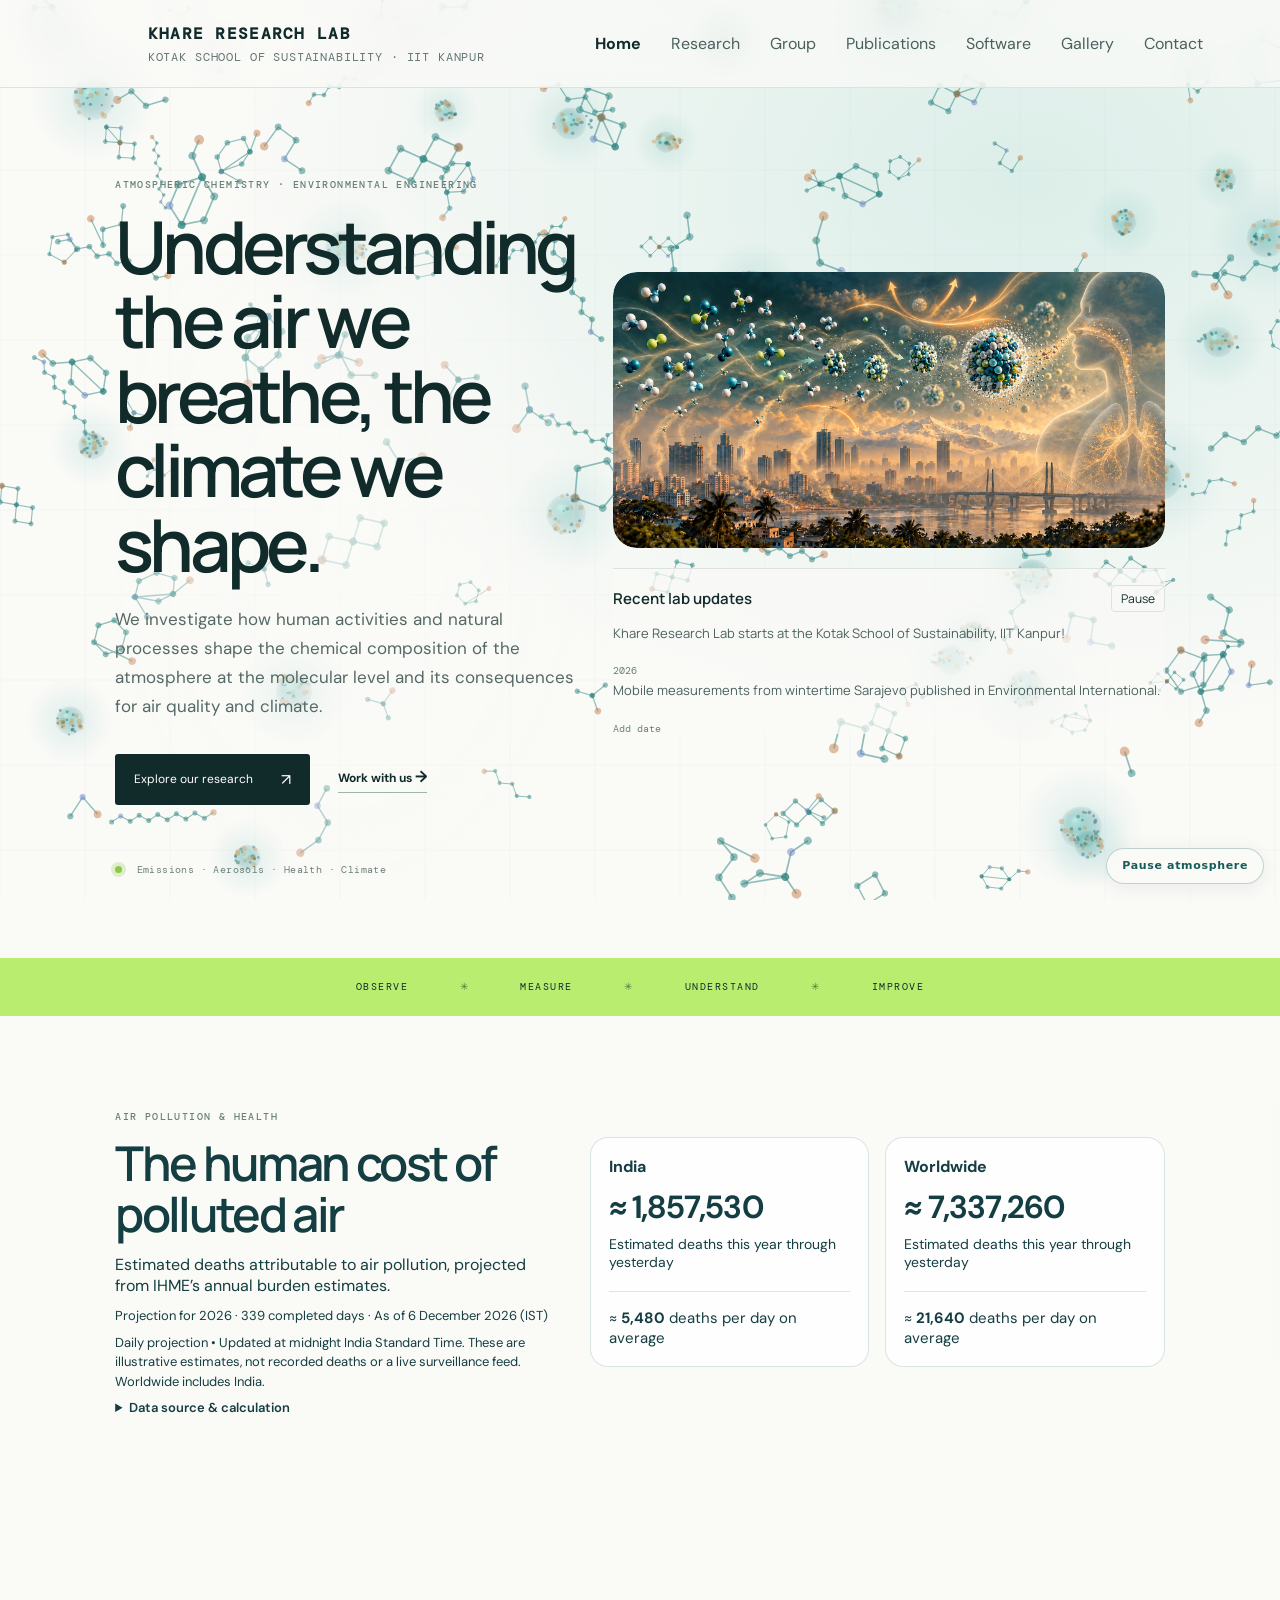
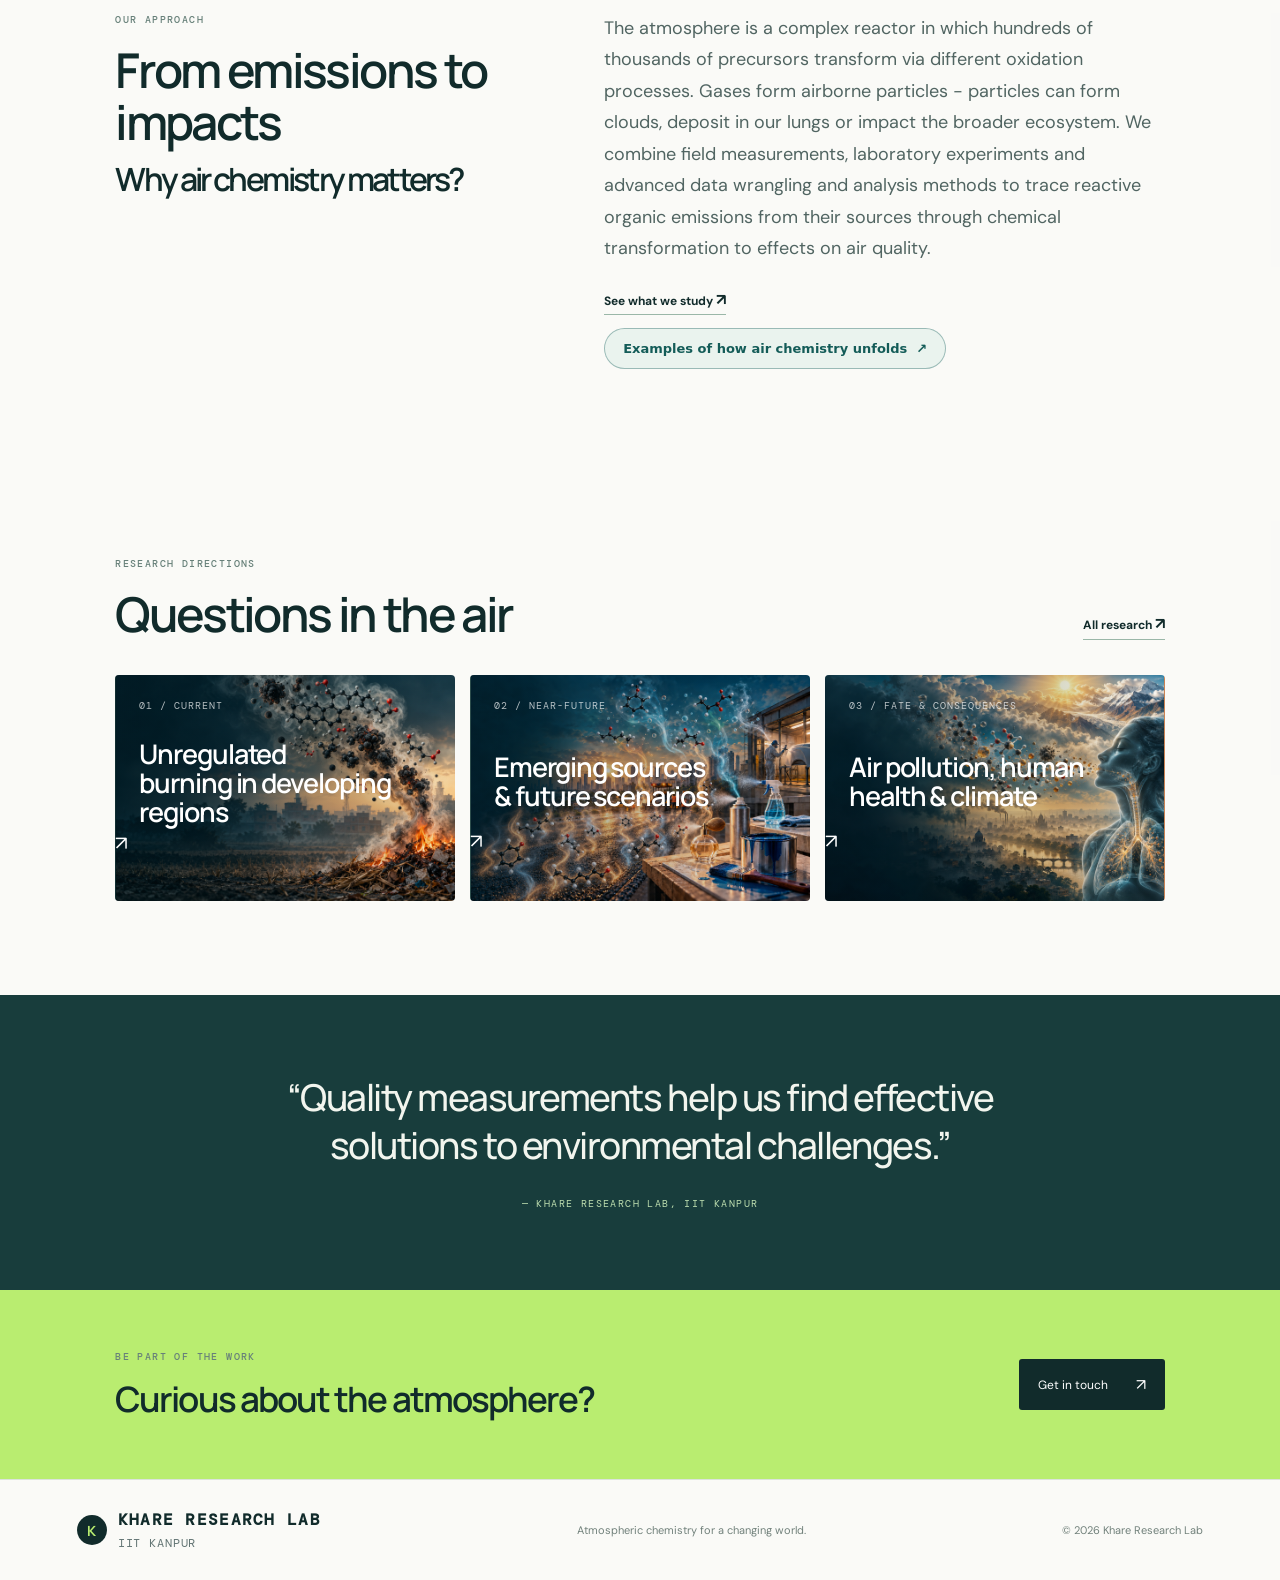
==== commit e6224d11: "Add files via upload" ====
--- a/index.html
+++ b/index.html
@@ -110,7 +110,10 @@
 .lab-news-date { display:block; font:10px/1.5 'DM Mono',monospace; color:#678079; margin-bottom:3px; }
 @media(max-width:650px) { .hero-visual-column { top:0; width:100%; } }
 </style>
-</head>
+<style>
+/* Evidence-linked atmospheric chemistry explorer — isolated homepage component */
+.chem-launch{display:inline-flex;align-items:center;gap:9px;margin-top:18px;border:1px solid #145c5860;border-radius:999px;background:#eaf3ee;padding:12px 18px;color:#145c58;font:650 13px system-ui;cursor:pointer}.chem-launch:hover{background:#d9eae1}.chem-dialog{width:min(1120px,96vw);max-height:94dvh;border:1px solid #abc8bc;border-radius:19px;padding:0;background:#fafaf7;color:#143e41;box-shadow:0 25px 100px #00262d70;overflow:auto}.chem-dialog::backdrop{background:#062b32b8;backdrop-filter:blur(5px)}.chem-dialog *{box-sizing:border-box}.chem-head{display:flex;align-items:start;justify-content:space-between;gap:12px;padding:23px 26px 12px}.chem-head h2{font:500 clamp(23px,3vw,32px)/1.2 Georgia,serif;margin:5px 0}.chem-kicker{font:700 10px system-ui;letter-spacing:.15em;color:#547b72}.chem-dialog button,.chem-dialog select{cursor:pointer;font:600 13px system-ui;border:1px solid #b6cfc4;border-radius:9px;padding:9px 13px;background:white;color:#145c58}.chem-dialog button:focus-visible,.chem-launch:focus-visible{outline:3px solid #b7794f;outline-offset:2px}.chem-dialog button[aria-pressed=true]{background:#145c58;color:white}.chem-tabs{display:flex;gap:8px;flex-wrap:wrap;padding:8px 26px}.chem-inner{padding:10px 26px 25px}.chem-stage{background:#0b2330;border-radius:14px;overflow:hidden}.chem-stage svg{display:block;width:100%;height:auto}.chem-toolbar{display:flex;align-items:center;flex-wrap:wrap;gap:9px;margin:10px 0 15px}.chem-toolbar .chem-step{font:600 12px system-ui;color:#54736e}.chem-caption{background:#edf4ef;border:1px solid #cdded5;border-radius:12px;padding:15px 17px;font:13px/1.65 system-ui}.chem-caption strong{font-size:15px}.chem-caption p{margin:7px 0}.chem-caption a{color:#126e69;text-decoration:underline;text-underline-offset:2px}.chem-legend{font:12px/1.6 system-ui;color:#526e69;margin:9px 0}.chem-legend span{display:inline-block;margin-right:13px}.chem-dot{display:inline-block;width:9px;height:9px;border-radius:50%;margin-right:5px}.chem-footnote{font:12px/1.65 system-ui;color:#617a75;margin:12px 0 0}@media(max-width:650px){.chem-head{padding:17px 15px 8px}.chem-tabs{padding:6px 15px}.chem-inner{padding:8px 15px 20px}.chem-stage{overflow-x:auto}.chem-stage svg{min-width:680px}.chem-dialog button{padding:8px 10px}}
+</style></head>
   
 <body class="atmosphere-home"><header class="site-header"><a class="brand" href="index.html">
   <span class="molecule-logo" aria-label="Rotating limonene molecule">
@@ -154,7 +157,7 @@
 <article class="ap-card"><h3 class="ap-region">India</h3><span class="ap-number" id="ap-india">—</span><span class="ap-label">Estimated deaths this year through yesterday</span><p class="ap-daily">≈ <strong id="ap-india-daily">5,480</strong> deaths per day on average</p></article>
 <article class="ap-card"><h3 class="ap-region">Worldwide</h3><span class="ap-number" id="ap-world">—</span><span class="ap-label">Estimated deaths this year through yesterday</span><p class="ap-daily">≈ <strong id="ap-world-daily">21,640</strong> deaths per day on average</p></article>
 </div>
-</section><section class="section intro-grid"><div><p class="eyebrow">OUR APPROACH</p><h2>From emissions to impacts<br><span style="font-size:32px;">Why air chemistry matters?</span></h2></div><div><p class="body-large">The atmosphere is a complex reactor in which hundreds of thousands of precursors transform via different oxidation processes. Gases form airborne particles - particles can form clouds, deposit in our lungs or impact the broader ecosystem. We combine field measurements, laboratory experiments and advanced data wrangling and analysis methods to trace reactive organic emissions from their sources through chemical transformation to effects on air quality.</p><a class="under-link" href="research.html">See what we study <span>↗</span></a></div></section><section class="section focus-section"><div class="section-heading"><div><p class="eyebrow">RESEARCH DIRECTIONS</p><h2>Questions in the air</h2></div><a class="under-link" href="research.html">All research <span>↗</span></a></div><div class="focus-grid" id="research-image-cards"><a class="focus-card card-dark" href="research.html#organic-aerosol" style="background-image: url('images/openburningcard.png');"><span class="card-index">01 / CURRENT</span><h3>Unregulated<br>burning in developing regions</h3><span class="card-arrow">↗</span></a><a class="focus-card card-blue" href="research.html#emissions" style="background-image: url('images/futurescenarioscard.png');"><span class="card-index">02 / NEAR-FUTURE</span><h3>Emerging sources<br>& future scenarios</h3><span class="card-arrow">↗</span></a><a class="focus-card card-ochre" href="research.html#measurements" style="background-image: url('images/pollutioncard.png');"><span class="card-index">03 / FATE & CONSEQUENCES</span><h3>Air pollution, human<br>health & climate</h3><span class="card-arrow">↗</span></a></div></section><section class="quote-band"><p>“Quality measurements help us find effective solutions to environmental challenges.”</p><span>— KHARE RESEARCH LAB, IIT KANPUR</span></section><section class="section join-row"><div><p class="eyebrow">BE PART OF THE WORK</p><h2>Curious about the atmosphere?</h2></div><a class="button button-light" href="contact.html">Get in touch <span>↗</span></a></section></main><footer class="footer"><a class="brand footer-brand" href="index.html"><span class="brand-mark">K</span><span>KHARE RESEARCH LAB<small>IIT KANPUR</small></span></a><span>Atmospheric chemistry for a changing world.</span><span>© <span data-year></span> Khare Research Lab</span></footer><canvas id="atmosphere-canvas" aria-hidden="true"></canvas>
+</section><section class="section intro-grid"><div><p class="eyebrow">OUR APPROACH</p><h2>From emissions to impacts<br><span style="font-size:32px;">Why air chemistry matters?</span></h2></div><div><p class="body-large">The atmosphere is a complex reactor in which hundreds of thousands of precursors transform via different oxidation processes. Gases form airborne particles - particles can form clouds, deposit in our lungs or impact the broader ecosystem. We combine field measurements, laboratory experiments and advanced data wrangling and analysis methods to trace reactive organic emissions from their sources through chemical transformation to effects on air quality.</p><a class="under-link" href="research.html">See what we study <span>↗</span></a><div><button class="chem-launch" type="button" id="chem-open" aria-haspopup="dialog">Examples of how air chemistry unfolds <span aria-hidden="true">↗</span></button></div></div></section><section class="section focus-section"><div class="section-heading"><div><p class="eyebrow">RESEARCH DIRECTIONS</p><h2>Questions in the air</h2></div><a class="under-link" href="research.html">All research <span>↗</span></a></div><div class="focus-grid" id="research-image-cards"><a class="focus-card card-dark" href="research.html#organic-aerosol" style="background-image: url('images/openburningcard.png');"><span class="card-index">01 / CURRENT</span><h3>Unregulated<br>burning in developing regions</h3><span class="card-arrow">↗</span></a><a class="focus-card card-blue" href="research.html#emissions" style="background-image: url('images/futurescenarioscard.png');"><span class="card-index">02 / NEAR-FUTURE</span><h3>Emerging sources<br>& future scenarios</h3><span class="card-arrow">↗</span></a><a class="focus-card card-ochre" href="research.html#measurements" style="background-image: url('images/pollutioncard.png');"><span class="card-index">03 / FATE & CONSEQUENCES</span><h3>Air pollution, human<br>health & climate</h3><span class="card-arrow">↗</span></a></div></section><section class="quote-band"><p>“Quality measurements help us find effective solutions to environmental challenges.”</p><span>— KHARE RESEARCH LAB, IIT KANPUR</span></section><section class="section join-row"><div><p class="eyebrow">BE PART OF THE WORK</p><h2>Curious about the atmosphere?</h2></div><a class="button button-light" href="contact.html">Get in touch <span>↗</span></a></section></main><footer class="footer"><a class="brand footer-brand" href="index.html"><span class="brand-mark">K</span><span>KHARE RESEARCH LAB<small>IIT KANPUR</small></span></a><span>Atmospheric chemistry for a changing world.</span><span>© <span data-year></span> Khare Research Lab</span></footer><canvas id="atmosphere-canvas" aria-hidden="true"></canvas>
 <button class="atmosphere-toggle" type="button" aria-pressed="false">Pause atmosphere</button>
 <script>
 /* Decorative chemistry-inspired animation, not a chemical mechanism simulation. */
@@ -329,4 +332,77 @@
  }
  requestAnimationFrame(roll);
 })();
-</script></body></html>
+</script>
+<dialog id="chem-dialog" class="chem-dialog" aria-labelledby="chem-title">
+ <div class="chem-head"><div><div class="chem-kicker">INTERACTIVE · PEER-REVIEWED ATMOSPHERIC CHEMISTRY</div><h2 id="chem-title">How air chemistry unfolds</h2></div><button id="chem-close" type="button">Close ×</button></div>
+ <div class="chem-tabs" aria-label="Choose precursor"><button type="button" data-precursor="isoprene" aria-pressed="true">Isoprene · C₅H₈</button><button type="button" data-precursor="benzene" aria-pressed="false">Benzene · C₆H₆</button></div>
+ <div class="chem-tabs" aria-label="Choose oxidant"><button type="button" data-oxidant="OH" aria-pressed="true">OH radical</button><button type="button" data-oxidant="NO3" aria-pressed="false">NO₃ radical</button><button type="button" data-oxidant="O3" aria-pressed="false">Ozone · O₃</button></div>
+ <div class="chem-inner">
+  <div class="chem-toolbar"><button id="chem-prev" type="button">← Previous</button><button id="chem-play" type="button">Pause</button><button id="chem-next" type="button">Next →</button><button id="chem-restart" type="button">Restart</button><span id="chem-step-label" class="chem-step" aria-live="polite"></span></div>
+  <div class="chem-stage"><svg id="chem-svg" viewBox="0 0 1000 475" role="img" aria-label="Animated literature-supported reaction network showing gas and particle phase fates"></svg></div>
+  <div class="chem-legend"><span><i class="chem-dot" style="background:#70dbc5"></i>Gas-phase products</span><span><i class="chem-dot" style="background:#ffc77e"></i>Peroxy radicals / intermediates</span><span><i class="chem-dot" style="background:#c49af5"></i>Particle-phase products</span><span>Dashed arrows: conditional or multistep pathway</span></div>
+  <div id="chem-caption" class="chem-caption" aria-live="polite"></div>
+  <p class="chem-footnote">Literature-grounded pathway map, not a kinetic simulation or quantitative yield prediction. Product examples are representative, not exhaustive; branches depend on NOₓ, HO₂, RO₂, humidity, acidity, temperature and aerosol loading. Particle uptake is conditional, not an assertion that all molecules shown are particulate. Radical H-shifts are not automatically equivalent to multi-step autoxidation. References accompany each pathway.</p>
+ </div>
+</dialog>
+<script>
+(()=>{'use strict';
+const $=id=>document.getElementById(id),d=$('chem-dialog'),svg=$('chem-svg'),caption=$('chem-caption');
+const papers={
+ paulot:['Paulot et al. (2009), Science','10.1126/science.1172910'],
+ teng:['Teng et al. (2017), JACS','10.1021/jacs.6b12838'],
+ moller:['Møller et al. (2019), J. Phys. Chem. A','10.1021/acs.jpca.8b10432'],
+ ng:['Ng et al. (2008), Atmos. Chem. Phys.','10.5194/acp-8-4117-2008'],
+ no3hom:['Isoprene + NO₃ HOM study (2021), ACP','10.5194/acp-21-9681-2021'],
+ nguyen:['Nguyen et al. (2016), PCCP','10.1039/C6CP00053C'],
+ berndt:['Berndt & Böge (2006), PCCP','10.1039/B514148F'],
+ choi:['Choi et al. (2024), Atmos. Chem. Phys.','10.5194/acp-24-6567-2024']};
+// Each node is a literature-supported chemical class/product. Layout is a conceptual branching map.
+const networks={
+ 'isoprene|OH':{title:'OH-initiated isoprene oxidation',steps:[
+ ['Initiation · functionalization','OH adds to an isoprene double bond; O₂ addition produces several hydroxy-peroxy radical (ISOPOO) isomers.','isoprene','OH + O₂','ISOPOO isomers','Addition / O₂ capture','gas',['teng']],
+ ['Competing RO₂ fates','ISOPOO + HO₂ forms hydroperoxides; reactions involving NO lead to alkoxy chemistry and carbonyl products including MVK and MACR.','ISOPOO','HO₂ / NO','Hydroperoxides · MVK · MACR','Branching chemistry','gas',['teng','paulot']],
+ ['Isomerization','Some ISOPOO isomers undergo intramolecular H shifts, changing radical structure and competing with bimolecular termination.','ISOPOO','intramolecular H shift','Isomerized RO₂ / products','Isomerization','gas',['teng','moller']],
+ ['Further oxygenation','Sequential RO₂ H shifts and O₂ additions can generate more oxygenated products; this is condition- and isomer-dependent, not a universal fate.','Isomerized RO₂','O₂ / further oxidation','More oxygenated products','Autoxidation-related chemistry','gas',['moller']],
+ ['Particle formation · conditional','Under low-NO conditions, IEPOX is produced through multistep gas-phase chemistry; its reactive uptake on acidic sulfate-containing aerosol yields particulate organosulfates and related products.','Gas-phase IEPOX','acidic wet aerosol','IEPOX-derived SOA','Reactive uptake','particle',['paulot']]]},
+ 'isoprene|NO3':{title:'Nighttime isoprene oxidation by NO₃',steps:[
+ ['Initiation · nitrate addition','NO₃ adds to a double bond and O₂ adds to the radical, yielding nitrooxy peroxy radicals.','Isoprene','NO₃ + O₂','Nitrooxy-RO₂','Functionalization','gas',['ng','no3hom']],
+ ['RO₂ competition','Nitrooxy-RO₂ reacts through RO₂ + RO₂, RO₂ + HO₂ and other channels, yielding nitrates, peroxides and alkoxy radicals.','Nitrooxy-RO₂','RO₂ / HO₂','Organic nitrates · peroxides','Branching','gas',['ng','no3hom']],
+ ['Fragmentation','Alkoxy-radical pathways can cleave carbon bonds, forming smaller, more volatile oxygenated compounds.','Alkoxy radicals','β-scission','Smaller carbonyl products','Fragmentation','gas',['no3hom']],
+ ['H shifts / further oxidation','Some nitrooxy-RO₂ pathways undergo H shifts and further O₂ additions to form highly oxygenated molecules.','Nitrooxy-RO₂','H shift + O₂','Highly oxygenated nitrates','Autoxidation','gas',['no3hom']],
+ ['Gas–particle partitioning','Lower-volatility organic nitrates, peroxides and accretion products can contribute to SOA; the partitioned fraction depends on conditions.','Low-volatility products','partition / accretion','Nitrate-containing SOA','Particle formation','particle',['ng','no3hom']]]},
+ 'isoprene|O3':{title:'Ozonolysis of isoprene',steps:[
+ ['Ozone attack','O₃ reacts at an isoprene C=C bond, forming a short-lived primary ozonide.','Isoprene','O₃','Primary ozonide','Ozone addition','gas',['nguyen']],
+ ['Ozonide cleavage','The primary ozonide fragments to carbonyls and Criegee intermediates; measured products include formaldehyde, MVK and MACR.','Primary ozonide','cleavage','HCHO · MVK · MACR + Criegee','Fragmentation','gas',['nguyen']],
+ ['Criegee fates','Criegee intermediates can undergo unimolecular decay, stabilization or reactions with other atmospheric species; OH formation is observed.','Criegee intermediates','decay / stabilization','OH · secondary products','Rearrangement / decay','gas',['nguyen']],
+ ['Further oxidation','Carbonyl products remain reactive and can undergo subsequent OH-driven chemistry. This step is secondary oxidation, not a direct ozonolysis product.','MVK · MACR','subsequent OH','Further oxygenated gases','Multigeneration','gas',['nguyen']],
+ ['Particle fate · qualified','The principal measured first-generation products shown are gases. This pathway alone does not establish a specific direct isoprene-ozonolysis SOA yield.','First-generation products','further chemistry','Potential later SOA precursors','Not directly quantified here','conditional',['nguyen']]]},
+ 'benzene|OH':{title:'OH oxidation of benzene',steps:[
+ ['OH addition','OH adds to the aromatic ring, forming an OH–benzene adduct; O₂ participates in subsequent chemistry.','Benzene','OH / O₂','OH–benzene adduct','Initiation','gas',['berndt']],
+ ['Ring-retaining pathway','A well-characterized route yields phenol; further OH oxidation can yield catechol and other oxygenated aromatics.','OH–benzene adduct','oxidation','Phenol → catechol','Functionalization','gas',['berndt','choi']],
+ ['Ring opening','Competing OH/O₂ chemistry opens the ring and forms smaller carbonyl-containing products, including glyoxal.','OH–benzene adduct','oxidation / cleavage','Glyoxal + carbonyls','Fragmentation','gas',['berndt']],
+ ['Multigeneration','Phenolic oxidation can yield more oxygenated, lower-volatility molecules; pathways and yields depend on conditions.','Phenol / catechol','further OH','Oxygenated aromatics','Further functionalization','gas',['choi']],
+ ['SOA formation','Lower-volatility oxidation products partition into particles; aqueous-phase chemistry can additionally modify benzene/phenol-derived SOA.','Oxygenated products','partition / aqueous chemistry','Benzene-derived SOA','Particle phase','particle',['choi']]]},
+ 'benzene|NO3':{title:'Benzene + NO₃: no supported major direct route',steps:[['Atmospheric selectivity','Unlike isoprene, benzene is not efficiently oxidized by direct NO₃ attack under ordinary tropospheric conditions. A detailed product network would misrepresent established chemistry.','Benzene','NO₃','No major direct route','Very slow / negligible','none',['berndt']],['Indirect chemistry is different','NO₃ chemistry can affect the oxidant environment, but that does not justify drawing a direct benzene → organic nitrate pathway.','Benzene','NO₃ environment','No assigned products','No speculative chemistry','none',['berndt']]]},
+ 'benzene|O3':{title:'Benzene + O₃: no supported major direct route',steps:[['Atmospheric selectivity','Benzene does not undergo appreciable direct ozonolysis under typical tropospheric conditions: the aromatic ring is unlike an isolated alkene double bond.','Benzene','O₃','No major direct route','Very slow / negligible','none',['berndt']],['Contrast with isoprene','Isoprene reacts readily with ozone at its alkene bonds; benzene atmospheric oxidation is instead dominated by OH initiation.','Benzene','O₃','No assigned products','No speculative chemistry','none',['berndt','nguyen']]]}
+};
+let precursor='isoprene',oxidant='OH',step=0,paused=matchMedia('(prefers-reduced-motion: reduce)').matches,elapsed=0,last=0,raf=0;
+const NS='http://www.w3.org/2000/svg';function el(tag,attrs,parent=svg){let e=document.createElementNS(NS,tag);Object.entries(attrs).forEach(([k,v])=>e.setAttribute(k,v));parent.append(e);return e}
+function label(str,x,y,size=15,color='#dcebed',anchor='middle',weight='500'){let e=el('text',{x,y,fill:color,'font-size':size,'font-family':'system-ui,sans-serif','text-anchor':anchor,'font-weight':weight});e.textContent=str;return e}
+function multiline(str,x,y,color='#dcebed',size=15){const words=str.split(' ');let lines=[''];for(const word of words){let q=lines[lines.length-1];if((q+' '+word).length>25)lines.push(word);else lines[lines.length-1]=(q+' '+word).trim()}lines.slice(0,3).forEach((v,i)=>label(v,x,y+i*20,size,color))}
+function draw(){const net=networks[precursor+'|'+oxidant],st=net.steps[step];svg.replaceChildren();el('rect',{width:1000,height:475,fill:'#0b2330'});for(let x=0;x<1000;x+=50)el('path',{d:`M${x} 0V475`,stroke:'#345566',opacity:.13});
+label(net.title,32,35,19,'#dcebed','start','600');label(`PATHWAY ${step+1} / ${net.steps.length}`,968,35,12,'#99bac1','end');
+const phase=(elapsed%3.8)/3.8;const nodes=[{x:165,text:st[2],color:'#70dbc5'},{x:510,text:st[3],color:'#ffc77e'},{x:840,text:st[4],color:st[6]==='particle'?'#c49af5':st[6]==='none'?'#b2bec5':'#70dbc5'}];
+for(let i=0;i<2;i++){el('path',{d:`M${nodes[i].x+110} 205H${nodes[i+1].x-110}`,stroke:i===1?'#ffc77e':'#70dbc5','stroke-width':2,'stroke-dasharray':i===1?'8 6':'none',opacity:.8});el('path',{d:`M${nodes[i+1].x-117} 199l8 6 -8 6`,stroke:'#9fd5d0','stroke-width':2,fill:'none'});if(st[6]!=='none'){let x=nodes[i].x+110+(nodes[i+1].x-nodes[i].x-220)*phase;el('circle',{cx:x,cy:205,r:5,fill:i?'#ffc77e':'#70dbc5',opacity:.9})}}
+nodes.forEach((n,i)=>{el('rect',{x:n.x-113,y:133,width:226,height:150,rx:15,fill:'#173747',stroke:n.color,'stroke-width':1.6});el('circle',{cx:n.x,cy:168,r:12,fill:n.color,opacity:.9});multiline(n.text,n.x,215,'#e5f0f0',15);label(i===0?'PRECURSOR / INTERMEDIATE':i===1?'REAGENT / PROCESS':'PRODUCT / OUTCOME',n.x,266,9,'#9bb9c0')});
+label(st[5],500,322,17,'#f2c68b');
+const gas=st[6]==='gas',particle=st[6]==='particle',none=st[6]==='none';el('rect',{x:35,y:354,width:440,height:86,rx:12,fill:gas?'#1b514f':'#15313b',stroke:gas?'#70dbc5':'#42606a'});el('rect',{x:525,y:354,width:440,height:86,rx:12,fill:particle?'#453659':'#15313b',stroke:particle?'#c49af5':'#42606a'});label('GAS PHASE',255,381,13,'#a9ded4');label('PARTICLE PHASE',745,381,13,'#d2b8ed');label(none?'No major direct pathway established':gas?'Highlighted products predominantly in gas':'Not the selected outcome',255,409,12,gas?'#d8f7ee':'#8ca9b1');label(particle?'Particle-phase contribution / uptake':'Conditional uptake requires further chemistry',745,409,12,particle?'#f0dfff':'#8ca9b1');
+$('chem-step-label').textContent=`${step+1} of ${net.steps.length} · ${st[0]}`;caption.replaceChildren();let h=document.createElement('strong');h.textContent=st[0];caption.append(h);let p=document.createElement('p');p.textContent=st[1];caption.append(p);let refs=document.createElement('div');refs.textContent='Research: ';st[7].forEach((key,i)=>{if(i)refs.append(document.createTextNode(' · '));let a=document.createElement('a');a.href='https://doi.org/'+papers[key][1];a.target='_blank';a.rel='noopener noreferrer';a.textContent=papers[key][0];refs.append(a)});caption.append(refs);$('chem-play').textContent=paused?'Play':'Pause';$('chem-prev').disabled=step===0;$('chem-next').disabled=step===net.steps.length-1}
+function sync(){document.querySelectorAll('[data-precursor]').forEach(b=>b.setAttribute('aria-pressed',String(b.dataset.precursor===precursor)));document.querySelectorAll('[data-oxidant]').forEach(b=>b.setAttribute('aria-pressed',String(b.dataset.oxidant===oxidant)));draw()}
+function tick(now){raf=0;if(!d.open||document.hidden||paused){last=0;return}if(last){let dt=Math.min(.06,(now-last)/1000);elapsed+=dt;if(elapsed>=3.8){elapsed=0;step=(step+1)%networks[precursor+'|'+oxidant].steps.length}}last=now;draw();raf=requestAnimationFrame(tick)}
+function schedule(){cancelAnimationFrame(raf);raf=0;last=0;sync();if(d.open&&!paused&&!document.hidden)raf=requestAnimationFrame(tick)}
+document.querySelectorAll('[data-precursor]').forEach(b=>b.onclick=()=>{precursor=b.dataset.precursor;step=0;elapsed=0;schedule()});document.querySelectorAll('[data-oxidant]').forEach(b=>b.onclick=()=>{oxidant=b.dataset.oxidant;step=0;elapsed=0;schedule()});
+$('chem-prev').onclick=()=>{step=Math.max(0,step-1);elapsed=0;schedule()};$('chem-next').onclick=()=>{step=Math.min(networks[precursor+'|'+oxidant].steps.length-1,step+1);elapsed=0;schedule()};$('chem-restart').onclick=()=>{step=0;elapsed=0;schedule()};$('chem-play').onclick=()=>{paused=!paused;schedule()};$('chem-open').onclick=()=>{d.showModal();schedule()};$('chem-close').onclick=()=>d.close();d.addEventListener('close',()=>{cancelAnimationFrame(raf);last=0;$('chem-open').focus()});document.addEventListener('visibilitychange',schedule);sync();
+})();
+</script>
+</body></html>
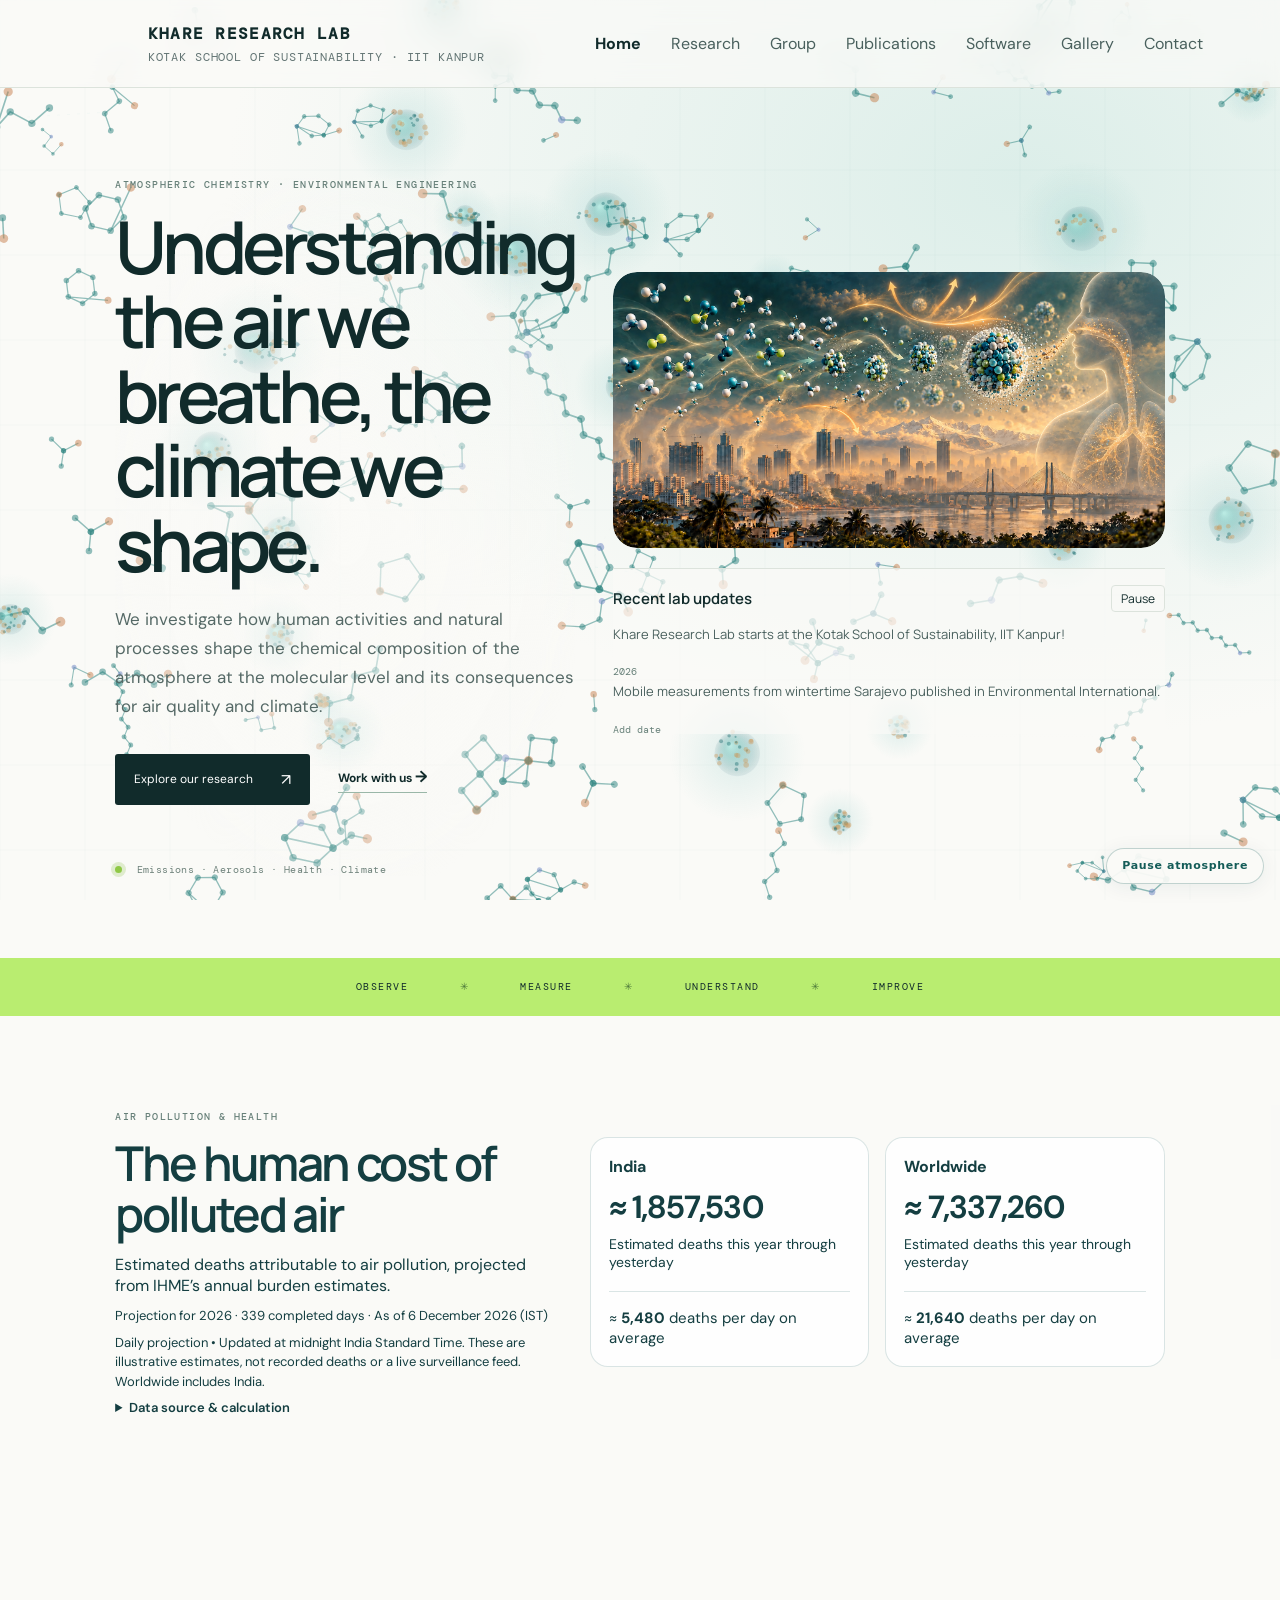
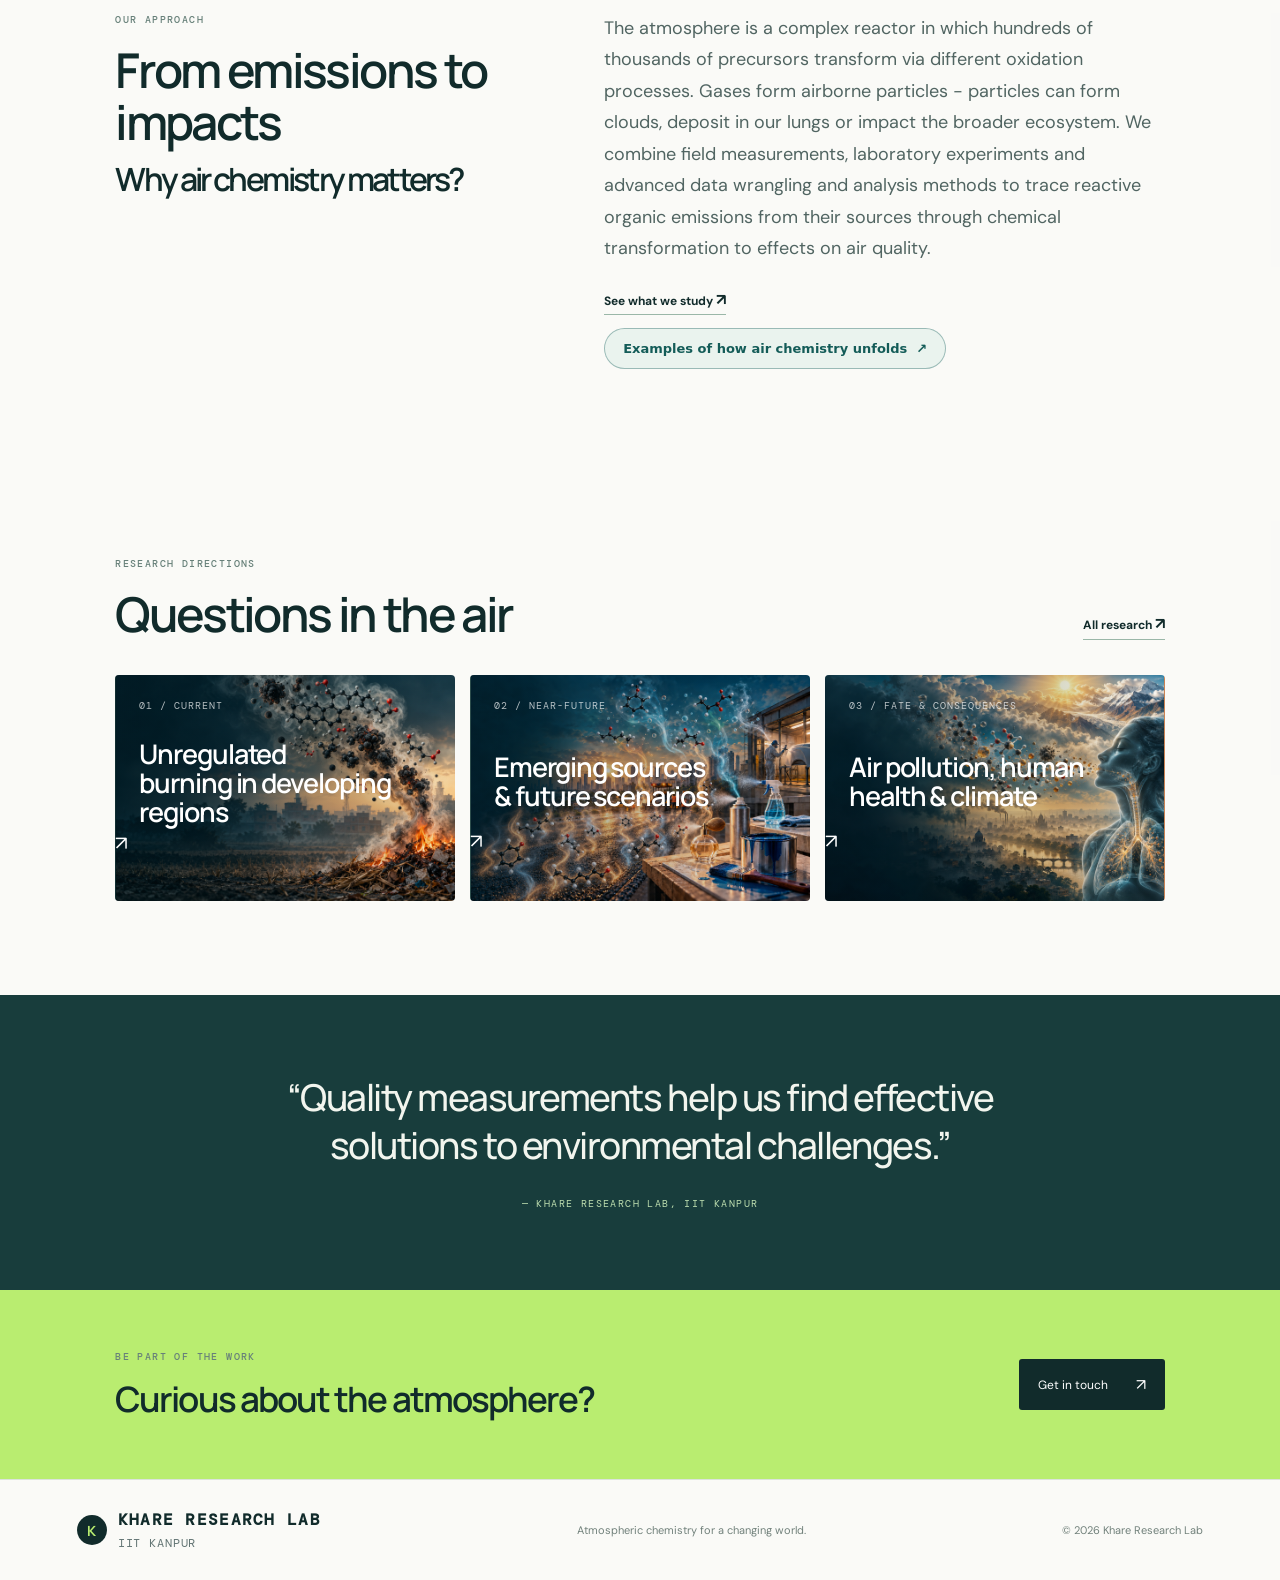
==== commit 577f66fc: "Add files via upload" ====
--- a/index.html
+++ b/index.html
@@ -112,7 +112,7 @@
 </style>
 <style>
 /* Evidence-linked atmospheric chemistry explorer — isolated homepage component */
-.chem-launch{display:inline-flex;align-items:center;gap:9px;margin-top:18px;border:1px solid #145c5860;border-radius:999px;background:#eaf3ee;padding:12px 18px;color:#145c58;font:650 13px system-ui;cursor:pointer}.chem-launch:hover{background:#d9eae1}.chem-dialog{width:min(1120px,96vw);max-height:94dvh;border:1px solid #abc8bc;border-radius:19px;padding:0;background:#fafaf7;color:#143e41;box-shadow:0 25px 100px #00262d70;overflow:auto}.chem-dialog::backdrop{background:#062b32b8;backdrop-filter:blur(5px)}.chem-dialog *{box-sizing:border-box}.chem-head{display:flex;align-items:start;justify-content:space-between;gap:12px;padding:23px 26px 12px}.chem-head h2{font:500 clamp(23px,3vw,32px)/1.2 Georgia,serif;margin:5px 0}.chem-kicker{font:700 10px system-ui;letter-spacing:.15em;color:#547b72}.chem-dialog button,.chem-dialog select{cursor:pointer;font:600 13px system-ui;border:1px solid #b6cfc4;border-radius:9px;padding:9px 13px;background:white;color:#145c58}.chem-dialog button:focus-visible,.chem-launch:focus-visible{outline:3px solid #b7794f;outline-offset:2px}.chem-dialog button[aria-pressed=true]{background:#145c58;color:white}.chem-tabs{display:flex;gap:8px;flex-wrap:wrap;padding:8px 26px}.chem-inner{padding:10px 26px 25px}.chem-stage{background:#0b2330;border-radius:14px;overflow:hidden}.chem-stage svg{display:block;width:100%;height:auto}.chem-toolbar{display:flex;align-items:center;flex-wrap:wrap;gap:9px;margin:10px 0 15px}.chem-toolbar .chem-step{font:600 12px system-ui;color:#54736e}.chem-caption{background:#edf4ef;border:1px solid #cdded5;border-radius:12px;padding:15px 17px;font:13px/1.65 system-ui}.chem-caption strong{font-size:15px}.chem-caption p{margin:7px 0}.chem-caption a{color:#126e69;text-decoration:underline;text-underline-offset:2px}.chem-legend{font:12px/1.6 system-ui;color:#526e69;margin:9px 0}.chem-legend span{display:inline-block;margin-right:13px}.chem-dot{display:inline-block;width:9px;height:9px;border-radius:50%;margin-right:5px}.chem-footnote{font:12px/1.65 system-ui;color:#617a75;margin:12px 0 0}@media(max-width:650px){.chem-head{padding:17px 15px 8px}.chem-tabs{padding:6px 15px}.chem-inner{padding:8px 15px 20px}.chem-stage{overflow-x:auto}.chem-stage svg{min-width:680px}.chem-dialog button{padding:8px 10px}}
+.chem-launch{display:inline-flex;align-items:center;gap:9px;margin-top:18px;border:1px solid #145c5860;border-radius:999px;background:#eaf3ee;padding:12px 18px;color:#145c58;font:650 13px system-ui;cursor:pointer}.chem-launch:hover{background:#d9eae1}.chem-dialog{width:min(1120px,96vw);max-height:94dvh;border:1px solid #abc8bc;border-radius:19px;padding:0;background:#fafaf7;color:#143e41;box-shadow:0 25px 100px #00262d70;overflow:auto}.chem-dialog::backdrop{background:#062b32b8;backdrop-filter:blur(5px)}.chem-dialog *{box-sizing:border-box}.chem-head{display:flex;align-items:start;justify-content:space-between;gap:12px;padding:23px 26px 12px}.chem-head h2{font:500 clamp(23px,3vw,32px)/1.2 Georgia,serif;margin:5px 0}.chem-kicker{font:700 10px system-ui;letter-spacing:.15em;color:#547b72}.chem-dialog button,.chem-dialog select{cursor:pointer;font:600 13px system-ui;border:1px solid #b6cfc4;border-radius:9px;padding:9px 13px;background:white;color:#145c58}.chem-dialog button:focus-visible,.chem-launch:focus-visible{outline:3px solid #b7794f;outline-offset:2px}.chem-dialog button[aria-pressed=true]{background:#145c58;color:white}.chem-tabs{display:flex;gap:8px;flex-wrap:wrap;padding:8px 26px}.chem-inner{padding:10px 26px 25px}.chem-stage{background:#0b2330;border-radius:14px;overflow:hidden}.chem-stage svg{display:block;width:100%;height:auto;min-height:450px}.chem-stage{max-height:68vh;overflow:auto}.chem-stage .tree-node{cursor:pointer}.chem-stage .tree-node:focus{outline:none}.chem-toolbar{display:flex;align-items:center;flex-wrap:wrap;gap:9px;margin:10px 0 15px}.chem-toolbar .chem-step{font:600 12px system-ui;color:#54736e}.chem-caption{background:#edf4ef;border:1px solid #cdded5;border-radius:12px;padding:15px 17px;font:13px/1.65 system-ui}.chem-caption strong{font-size:15px}.chem-caption p{margin:7px 0}.chem-caption a{color:#126e69;text-decoration:underline;text-underline-offset:2px}.chem-legend{font:12px/1.6 system-ui;color:#526e69;margin:9px 0}.chem-legend span{display:inline-block;margin-right:13px}.chem-dot{display:inline-block;width:9px;height:9px;border-radius:50%;margin-right:5px}.chem-footnote{font:12px/1.65 system-ui;color:#617a75;margin:12px 0 0}@media(max-width:650px){.chem-head{padding:17px 15px 8px}.chem-tabs{padding:6px 15px}.chem-inner{padding:8px 15px 20px}.chem-stage{overflow-x:auto}.chem-stage svg{min-width:850px}.chem-dialog button{padding:8px 10px}}
 </style></head>
   
 <body class="atmosphere-home"><header class="site-header"><a class="brand" href="index.html">
@@ -339,10 +339,10 @@
  <div class="chem-tabs" aria-label="Choose oxidant"><button type="button" data-oxidant="OH" aria-pressed="true">OH radical</button><button type="button" data-oxidant="NO3" aria-pressed="false">NO₃ radical</button><button type="button" data-oxidant="O3" aria-pressed="false">Ozone · O₃</button></div>
  <div class="chem-inner">
   <div class="chem-toolbar"><button id="chem-prev" type="button">← Previous</button><button id="chem-play" type="button">Pause</button><button id="chem-next" type="button">Next →</button><button id="chem-restart" type="button">Restart</button><span id="chem-step-label" class="chem-step" aria-live="polite"></span></div>
-  <div class="chem-stage"><svg id="chem-svg" viewBox="0 0 1000 475" role="img" aria-label="Animated literature-supported reaction network showing gas and particle phase fates"></svg></div>
-  <div class="chem-legend"><span><i class="chem-dot" style="background:#70dbc5"></i>Gas-phase products</span><span><i class="chem-dot" style="background:#ffc77e"></i>Peroxy radicals / intermediates</span><span><i class="chem-dot" style="background:#c49af5"></i>Particle-phase products</span><span>Dashed arrows: conditional or multistep pathway</span></div>
+  <div class="chem-stage"><svg id="chem-svg" viewBox="0 0 1200 900" role="img" aria-label="Animated literature-supported reaction network showing gas and particle phase fates"></svg></div>
+  <div class="chem-legend"><span><i class="chem-dot" style="background:#70dbc5"></i>Gas-phase products</span><span><i class="chem-dot" style="background:#ffc77e"></i>Peroxy radicals / intermediates</span><span><i class="chem-dot" style="background:#c49af5"></i>Particle-phase products</span><span>Dashed arrows: multistep / condition-dependent</span><span>Click a node for pathway evidence and yield notes</span></div>
   <div id="chem-caption" class="chem-caption" aria-live="polite"></div>
-  <p class="chem-footnote">Literature-grounded pathway map, not a kinetic simulation or quantitative yield prediction. Product examples are representative, not exhaustive; branches depend on NOₓ, HO₂, RO₂, humidity, acidity, temperature and aerosol loading. Particle uptake is conditional, not an assertion that all molecules shown are particulate. Radical H-shifts are not automatically equivalent to multi-step autoxidation. References accompany each pathway.</p>
+  <p class="chem-footnote">Literature-grounded branching tree, not a kinetic simulation. Branch yields are marked “not quantified” where the cited references do not establish a transferable numerical branching fraction. Do not interpret visual branch widths as yield. Product examples are representative, not exhaustive; branches depend on NOₓ, HO₂, RO₂, humidity, acidity, temperature and aerosol loading. Particle uptake is conditional, not an assertion that all molecules shown are particulate. Radical H-shifts are not automatically equivalent to multi-step autoxidation. References accompany each pathway.</p>
  </div>
 </dialog>
 <script>
@@ -386,23 +386,74 @@
  'benzene|NO3':{title:'Benzene + NO₃: no supported major direct route',steps:[['Atmospheric selectivity','Unlike isoprene, benzene is not efficiently oxidized by direct NO₃ attack under ordinary tropospheric conditions. A detailed product network would misrepresent established chemistry.','Benzene','NO₃','No major direct route','Very slow / negligible','none',['berndt']],['Indirect chemistry is different','NO₃ chemistry can affect the oxidant environment, but that does not justify drawing a direct benzene → organic nitrate pathway.','Benzene','NO₃ environment','No assigned products','No speculative chemistry','none',['berndt']]]},
  'benzene|O3':{title:'Benzene + O₃: no supported major direct route',steps:[['Atmospheric selectivity','Benzene does not undergo appreciable direct ozonolysis under typical tropospheric conditions: the aromatic ring is unlike an isolated alkene double bond.','Benzene','O₃','No major direct route','Very slow / negligible','none',['berndt']],['Contrast with isoprene','Isoprene reacts readily with ozone at its alkene bonds; benzene atmospheric oxidation is instead dominated by OH initiation.','Benzene','O₃','No assigned products','No speculative chemistry','none',['berndt','nguyen']]]}
 };
+// Evidence-based taproot diagrams. Formulae describe named representative molecules,
+// not undefined mixtures; branches without published transferable yields are explicitly NQ.
+const trees={
+'isoprene|OH':{nodes:[
+['root','Isoprene','C₅H₈',null,'gas','OH addition + O₂','Not quantified here',0],
+['poo','ISOPOO (hydroxyperoxy radicals)','C₅H₉O₃','root','rad','OH + O₂; multiple regioisomers','Isomer fractions depend on conditions',0],
+['hp','ISOPOOH (hydroxyhydroperoxides)','C₅H₁₀O₃','poo','gas','RO₂ + HO₂','Not quantified here',1],
+['mkv','Methyl vinyl ketone (MVK)','C₄H₆O','poo','gas','NO-mediated chemistry; fragmentation','Not quantified here',1],
+['mac','Methacrolein (MACR)','C₄H₆O','poo','gas','NO-mediated chemistry; fragmentation','Not quantified here',1],
+['iso','Isomerized ISOPOO','C₅H₉O₃','poo','rad','Intramolecular H shift','Isomer- and condition-dependent',2],
+['iep','IEPOX (isoprene epoxydiol)','C₅H₁₀O₃','hp','gas','Multistep OH oxidation','Not quantified here',4],
+['soa','IEPOX-derived organosulfates (example)','C₅H₁₂O₇S','iep','particle','Reactive uptake; sulfate aerosol','Aerosol-dependent; not quantified here',4],
+['hom','Further oxygenated RO₂ / HOM','C₅H₉Oₙ','iso','rad','H shifts + O₂; schematic class','Not quantified here',3]]},
+'isoprene|NO3':{nodes:[
+['root','Isoprene','C₅H₈',null,'gas','NO₃ addition + O₂','Not quantified here',0],
+['nro','Nitrooxy peroxy radical','C₅H₈NO₅','root','rad','NO₃ + O₂ addition','Isomer fractions depend on conditions',0],
+['nit','Hydroxynitrate (example)','C₅H₉NO₄','nro','gas','RO₂ chemistry; representative product','Not quantified here',1],
+['per','Nitrooxy hydroperoxide','C₅H₉NO₅','nro','gas','RO₂ + HO₂','Not quantified here',1],
+['alk','Nitrooxy alkoxy radical','C₅H₈NO₄','nro','rad','RO₂ → RO','Not quantified here',2],
+['frag','Carbonyl fragments (example: HCHO)','CH₂O','alk','gas','β-scission; representative fragment','Not quantified here',2],
+['hom','Highly oxygenated nitrate class','C₅H₈NOₙ','nro','rad','H shifts and O₂ additions','Not quantified here',3],
+['soa','Nitrate-containing SOA (mixture)','variable','hom','particle','Partitioning / particle reactions','Condition-dependent; no fixed yield',4]]},
+'isoprene|O3':{nodes:[
+['root','Isoprene','C₅H₈',null,'gas','O₃ addition','Not quantified here',0],
+['oz','Primary ozonide','C₅H₈O₃','root','rad','Cycloaddition; transient','Not quantified here',0],
+['hcho','Formaldehyde','CH₂O','oz','gas','Ozonide cleavage','Not quantified here',1],
+['mkv','Methyl vinyl ketone','C₄H₆O','oz','gas','Ozonide cleavage / subsequent steps','Not quantified here',1],
+['mac','Methacrolein','C₄H₆O','oz','gas','Ozonide cleavage / subsequent steps','Not quantified here',1],
+['ci','Criegee intermediates (isomers)','CₙHₘO₂','oz','rad','Ozonide cleavage; multiple species','Not quantified here',2],
+['oh','OH radical','OH','ci','gas','Criegee decomposition','Not quantified here',2],
+['later','Secondary oxygenated gases','variable','mkv','gas','Further oxidation; not direct O₃ yield','Not quantified here',3]]},
+'benzene|OH':{nodes:[
+['root','Benzene','C₆H₆',null,'gas','OH addition','Not quantified here',0],
+['ad','OH–benzene adduct','C₆H₇O','root','rad','OH addition to aromatic ring','Not quantified here',0],
+['phe','Phenol','C₆H₆O','ad','gas','O₂-mediated ring retention','Not quantified here',1],
+['gly','Glyoxal','C₂H₂O₂','ad','gas','Oxidative ring opening; multistep','Not quantified here',2],
+['cat','Catechol','C₆H₆O₂','phe','gas','Further OH oxidation','Not quantified here',3],
+['low','Lower-volatility oxidation products','variable','cat','gas','Multigeneration functionalization','Not quantified here',3],
+['soa','Benzene-derived SOA (mixture)','variable','low','particle','Partitioning / particle reactions','Depends on conditions; no fixed yield',4]]},
+'benzene|NO3':{nodes:[['root','Benzene','C₆H₆',null,'gas','NO₃ exposure','No established major direct route',0],['no','No appreciable direct oxidation','—','root','none','Direct NO₃ attack is very slow','No defensible product yield',0]]},
+'benzene|O3':{nodes:[['root','Benzene','C₆H₆',null,'gas','O₃ exposure','No established major direct route',0],['no','No appreciable direct ozonolysis','—','root','none','Direct O₃ reaction is very slow','No defensible product yield',0]]}
+};
 let precursor='isoprene',oxidant='OH',step=0,paused=matchMedia('(prefers-reduced-motion: reduce)').matches,elapsed=0,last=0,raf=0;
 const NS='http://www.w3.org/2000/svg';function el(tag,attrs,parent=svg){let e=document.createElementNS(NS,tag);Object.entries(attrs).forEach(([k,v])=>e.setAttribute(k,v));parent.append(e);return e}
-function label(str,x,y,size=15,color='#dcebed',anchor='middle',weight='500'){let e=el('text',{x,y,fill:color,'font-size':size,'font-family':'system-ui,sans-serif','text-anchor':anchor,'font-weight':weight});e.textContent=str;return e}
-function multiline(str,x,y,color='#dcebed',size=15){const words=str.split(' ');let lines=[''];for(const word of words){let q=lines[lines.length-1];if((q+' '+word).length>25)lines.push(word);else lines[lines.length-1]=(q+' '+word).trim()}lines.slice(0,3).forEach((v,i)=>label(v,x,y+i*20,size,color))}
-function draw(){const net=networks[precursor+'|'+oxidant],st=net.steps[step];svg.replaceChildren();el('rect',{width:1000,height:475,fill:'#0b2330'});for(let x=0;x<1000;x+=50)el('path',{d:`M${x} 0V475`,stroke:'#345566',opacity:.13});
-label(net.title,32,35,19,'#dcebed','start','600');label(`PATHWAY ${step+1} / ${net.steps.length}`,968,35,12,'#99bac1','end');
-const phase=(elapsed%3.8)/3.8;const nodes=[{x:165,text:st[2],color:'#70dbc5'},{x:510,text:st[3],color:'#ffc77e'},{x:840,text:st[4],color:st[6]==='particle'?'#c49af5':st[6]==='none'?'#b2bec5':'#70dbc5'}];
-for(let i=0;i<2;i++){el('path',{d:`M${nodes[i].x+110} 205H${nodes[i+1].x-110}`,stroke:i===1?'#ffc77e':'#70dbc5','stroke-width':2,'stroke-dasharray':i===1?'8 6':'none',opacity:.8});el('path',{d:`M${nodes[i+1].x-117} 199l8 6 -8 6`,stroke:'#9fd5d0','stroke-width':2,fill:'none'});if(st[6]!=='none'){let x=nodes[i].x+110+(nodes[i+1].x-nodes[i].x-220)*phase;el('circle',{cx:x,cy:205,r:5,fill:i?'#ffc77e':'#70dbc5',opacity:.9})}}
-nodes.forEach((n,i)=>{el('rect',{x:n.x-113,y:133,width:226,height:150,rx:15,fill:'#173747',stroke:n.color,'stroke-width':1.6});el('circle',{cx:n.x,cy:168,r:12,fill:n.color,opacity:.9});multiline(n.text,n.x,215,'#e5f0f0',15);label(i===0?'PRECURSOR / INTERMEDIATE':i===1?'REAGENT / PROCESS':'PRODUCT / OUTCOME',n.x,266,9,'#9bb9c0')});
-label(st[5],500,322,17,'#f2c68b');
-const gas=st[6]==='gas',particle=st[6]==='particle',none=st[6]==='none';el('rect',{x:35,y:354,width:440,height:86,rx:12,fill:gas?'#1b514f':'#15313b',stroke:gas?'#70dbc5':'#42606a'});el('rect',{x:525,y:354,width:440,height:86,rx:12,fill:particle?'#453659':'#15313b',stroke:particle?'#c49af5':'#42606a'});label('GAS PHASE',255,381,13,'#a9ded4');label('PARTICLE PHASE',745,381,13,'#d2b8ed');label(none?'No major direct pathway established':gas?'Highlighted products predominantly in gas':'Not the selected outcome',255,409,12,gas?'#d8f7ee':'#8ca9b1');label(particle?'Particle-phase contribution / uptake':'Conditional uptake requires further chemistry',745,409,12,particle?'#f0dfff':'#8ca9b1');
-$('chem-step-label').textContent=`${step+1} of ${net.steps.length} · ${st[0]}`;caption.replaceChildren();let h=document.createElement('strong');h.textContent=st[0];caption.append(h);let p=document.createElement('p');p.textContent=st[1];caption.append(p);let refs=document.createElement('div');refs.textContent='Research: ';st[7].forEach((key,i)=>{if(i)refs.append(document.createTextNode(' · '));let a=document.createElement('a');a.href='https://doi.org/'+papers[key][1];a.target='_blank';a.rel='noopener noreferrer';a.textContent=papers[key][0];refs.append(a)});caption.append(refs);$('chem-play').textContent=paused?'Play':'Pause';$('chem-prev').disabled=step===0;$('chem-next').disabled=step===net.steps.length-1}
+function label(str,x,y,size=15,color='#dcebed',anchor='middle',weight='500',parent=svg){let e=el('text',{x,y,fill:color,'font-size':size,'font-family':'system-ui,sans-serif','text-anchor':anchor,'font-weight':weight},parent);e.textContent=str;return e}
+const colors={gas:'#70dbc5',rad:'#ffc77e',particle:'#c49af5',none:'#b2bec5'};
+let chosen=null;
+function refs(keys){const wrap=document.createElement('div');wrap.textContent='Research: ';keys.forEach((key,i)=>{if(i)wrap.append(document.createTextNode(' · '));let a=document.createElement('a');a.href='https://doi.org/'+papers[key][1];a.target='_blank';a.rel='noopener noreferrer';a.textContent=papers[key][0];wrap.append(a)});return wrap}
+function info(n){let net=networks[precursor+'|'+oxidant], st=net.steps[Math.min(n[7],net.steps.length-1)];caption.replaceChildren();let h=document.createElement('strong');h.textContent=n[1]+' · '+n[2];caption.append(h);let p=document.createElement('p');p.textContent='Reaction: '+n[5]+'. Pathway yield: '+n[6]+'. '+st[1];caption.append(p,refs(st[7]));}
+function draw(){const tree=trees[precursor+'|'+oxidant],net=networks[precursor+'|'+oxidant],nodes=tree.nodes.map(a=>({id:a[0],name:a[1],formula:a[2],parent:a[3],phase:a[4],reaction:a[5],yield:a[6],evidence:a[7]}));
+const byId=Object.fromEntries(nodes.map(n=>[n.id,n]));let kids={};nodes.forEach(n=>{kids[n.id]=[]});nodes.forEach(n=>{if(n.parent)kids[n.parent].push(n.id)});
+// Hierarchical tidy layout: leaves are evenly spaced; parents centered over children.
+let leaf=0;function position(id,depth){let n=byId[id];n.depth=depth;if(!kids[id].length)n.slot=leaf++;else{kids[id].forEach(c=>position(c,depth+1));n.slot=(byId[kids[id][0]].slot+byId[kids[id][kids[id].length-1]].slot)/2}}position('root',0);
+let maxDepth=Math.max(...nodes.map(n=>n.depth));const width=Math.max(1200,leaf*205+90),height=Math.max(580,(maxDepth+1)*155+110);svg.setAttribute('viewBox',`0 0 ${width} ${height}`);svg.replaceChildren();el('rect',{width,height,fill:'#0b2330'});
+for(let x=0;x<width;x+=55)el('path',{d:`M${x} 0V${height}`,stroke:'#345566',opacity:.11});
+label(net.title,25,36,20,'#e4f1ee','start','600');label('TAPROOT · TOP → DOWN',width-25,36,12,'#9bb9c0','end');
+const xpos=n=>width/2+(n.slot-(leaf-1)/2)*Math.min(205,(width-100)/Math.max(1,leaf));const ypos=n=>100+n.depth*155;
+nodes.forEach(n=>{if(!n.parent)return;let p=byId[n.parent],x1=xpos(p),y1=ypos(p)+42,x2=xpos(n),y2=ypos(n)-42;let path=el('path',{d:`M${x1} ${y1} C${x1} ${(y1+y2)/2} ${x2} ${(y1+y2)/2} ${x2} ${y2}`,stroke:colors[n.phase],fill:'none','stroke-width':2.4,'stroke-dasharray':n.depth>2?'7 5':'none',opacity:n.evidence<=step?.95:.24});if(n.evidence===step){path.setAttribute('stroke-width','4');}label(n.yield==='No defensible product yield'?'Yield: not established':'Yield: NQ',x2,(y1+y2)/2-4,10,'#afc4c8');});
+nodes.forEach(n=>{let x=xpos(n),y=ypos(n),active=n.evidence<=step;let g=el('g',{class:'tree-node',tabindex:'0',role:'button','aria-label':n.name+', '+n.formula+', '+n.reaction});let r=el('rect',{x:x-91,y:y-43,width:182,height:86,rx:12,fill:active?'#173747':'#122b37',stroke:colors[n.phase],'stroke-width':chosen===n.id?3:1.5,opacity:active?1:.55},g);label(n.name.length>27?n.name.slice(0,25)+'…':n.name,x,y-12,12,'#e9f3f0','middle','600',g);label(n.formula,x,y+10,16,colors[n.phase],'middle','700',g);label(n.phase==='particle'?'PARTICLE':n.phase==='rad'?'INTERMEDIATE':n.phase==='none'?'NO DIRECT ROUTE':'GAS',x,y+29,9,'#b1c7c9','middle','500',g);g.addEventListener('click',()=>{chosen=n.id;info([n.id,n.name,n.formula,n.parent,n.phase,n.reaction,n.yield,n.evidence]);draw()});g.addEventListener('keydown',e=>{if(e.key==='Enter'||e.key===' '){e.preventDefault();g.dispatchEvent(new Event('click'))}})});
+$('chem-step-label').textContent=`Branch ${step+1} of ${net.steps.length} · ${net.steps[step][0]}`;
+if(!chosen||!byId[chosen]){const highlight=nodes.find(n=>n.evidence===step&&n.id!=='root')||nodes[0];info([highlight.id,highlight.name,highlight.formula,highlight.parent,highlight.phase,highlight.reaction,highlight.yield,highlight.evidence])}
+$('chem-play').textContent=paused?'Play':'Pause';$('chem-prev').disabled=step===0;$('chem-next').disabled=step===net.steps.length-1;
+}
 function sync(){document.querySelectorAll('[data-precursor]').forEach(b=>b.setAttribute('aria-pressed',String(b.dataset.precursor===precursor)));document.querySelectorAll('[data-oxidant]').forEach(b=>b.setAttribute('aria-pressed',String(b.dataset.oxidant===oxidant)));draw()}
-function tick(now){raf=0;if(!d.open||document.hidden||paused){last=0;return}if(last){let dt=Math.min(.06,(now-last)/1000);elapsed+=dt;if(elapsed>=3.8){elapsed=0;step=(step+1)%networks[precursor+'|'+oxidant].steps.length}}last=now;draw();raf=requestAnimationFrame(tick)}
+function tick(now){raf=0;if(!d.open||document.hidden||paused){last=0;return}if(last){let dt=Math.min(.06,(now-last)/1000);elapsed+=dt;if(elapsed>=3.8){elapsed=0;step=(step+1)%networks[precursor+'|'+oxidant].steps.length;chosen=null}}last=now;draw();raf=requestAnimationFrame(tick)}
 function schedule(){cancelAnimationFrame(raf);raf=0;last=0;sync();if(d.open&&!paused&&!document.hidden)raf=requestAnimationFrame(tick)}
-document.querySelectorAll('[data-precursor]').forEach(b=>b.onclick=()=>{precursor=b.dataset.precursor;step=0;elapsed=0;schedule()});document.querySelectorAll('[data-oxidant]').forEach(b=>b.onclick=()=>{oxidant=b.dataset.oxidant;step=0;elapsed=0;schedule()});
-$('chem-prev').onclick=()=>{step=Math.max(0,step-1);elapsed=0;schedule()};$('chem-next').onclick=()=>{step=Math.min(networks[precursor+'|'+oxidant].steps.length-1,step+1);elapsed=0;schedule()};$('chem-restart').onclick=()=>{step=0;elapsed=0;schedule()};$('chem-play').onclick=()=>{paused=!paused;schedule()};$('chem-open').onclick=()=>{d.showModal();schedule()};$('chem-close').onclick=()=>d.close();d.addEventListener('close',()=>{cancelAnimationFrame(raf);last=0;$('chem-open').focus()});document.addEventListener('visibilitychange',schedule);sync();
+document.querySelectorAll('[data-precursor]').forEach(b=>b.onclick=()=>{precursor=b.dataset.precursor;step=0;chosen=null;elapsed=0;schedule()});document.querySelectorAll('[data-oxidant]').forEach(b=>b.onclick=()=>{oxidant=b.dataset.oxidant;step=0;chosen=null;elapsed=0;schedule()});
+$('chem-prev').onclick=()=>{step=Math.max(0,step-1);chosen=null;elapsed=0;schedule()};$('chem-next').onclick=()=>{step=Math.min(networks[precursor+'|'+oxidant].steps.length-1,step+1);chosen=null;elapsed=0;schedule()};$('chem-restart').onclick=()=>{step=0;chosen=null;elapsed=0;schedule()};$('chem-play').onclick=()=>{paused=!paused;schedule()};$('chem-open').onclick=()=>{d.showModal();schedule()};$('chem-close').onclick=()=>d.close();d.addEventListener('close',()=>{cancelAnimationFrame(raf);last=0;$('chem-open').focus()});document.addEventListener('visibilitychange',schedule);sync();
 })();
 </script>
 </body></html>
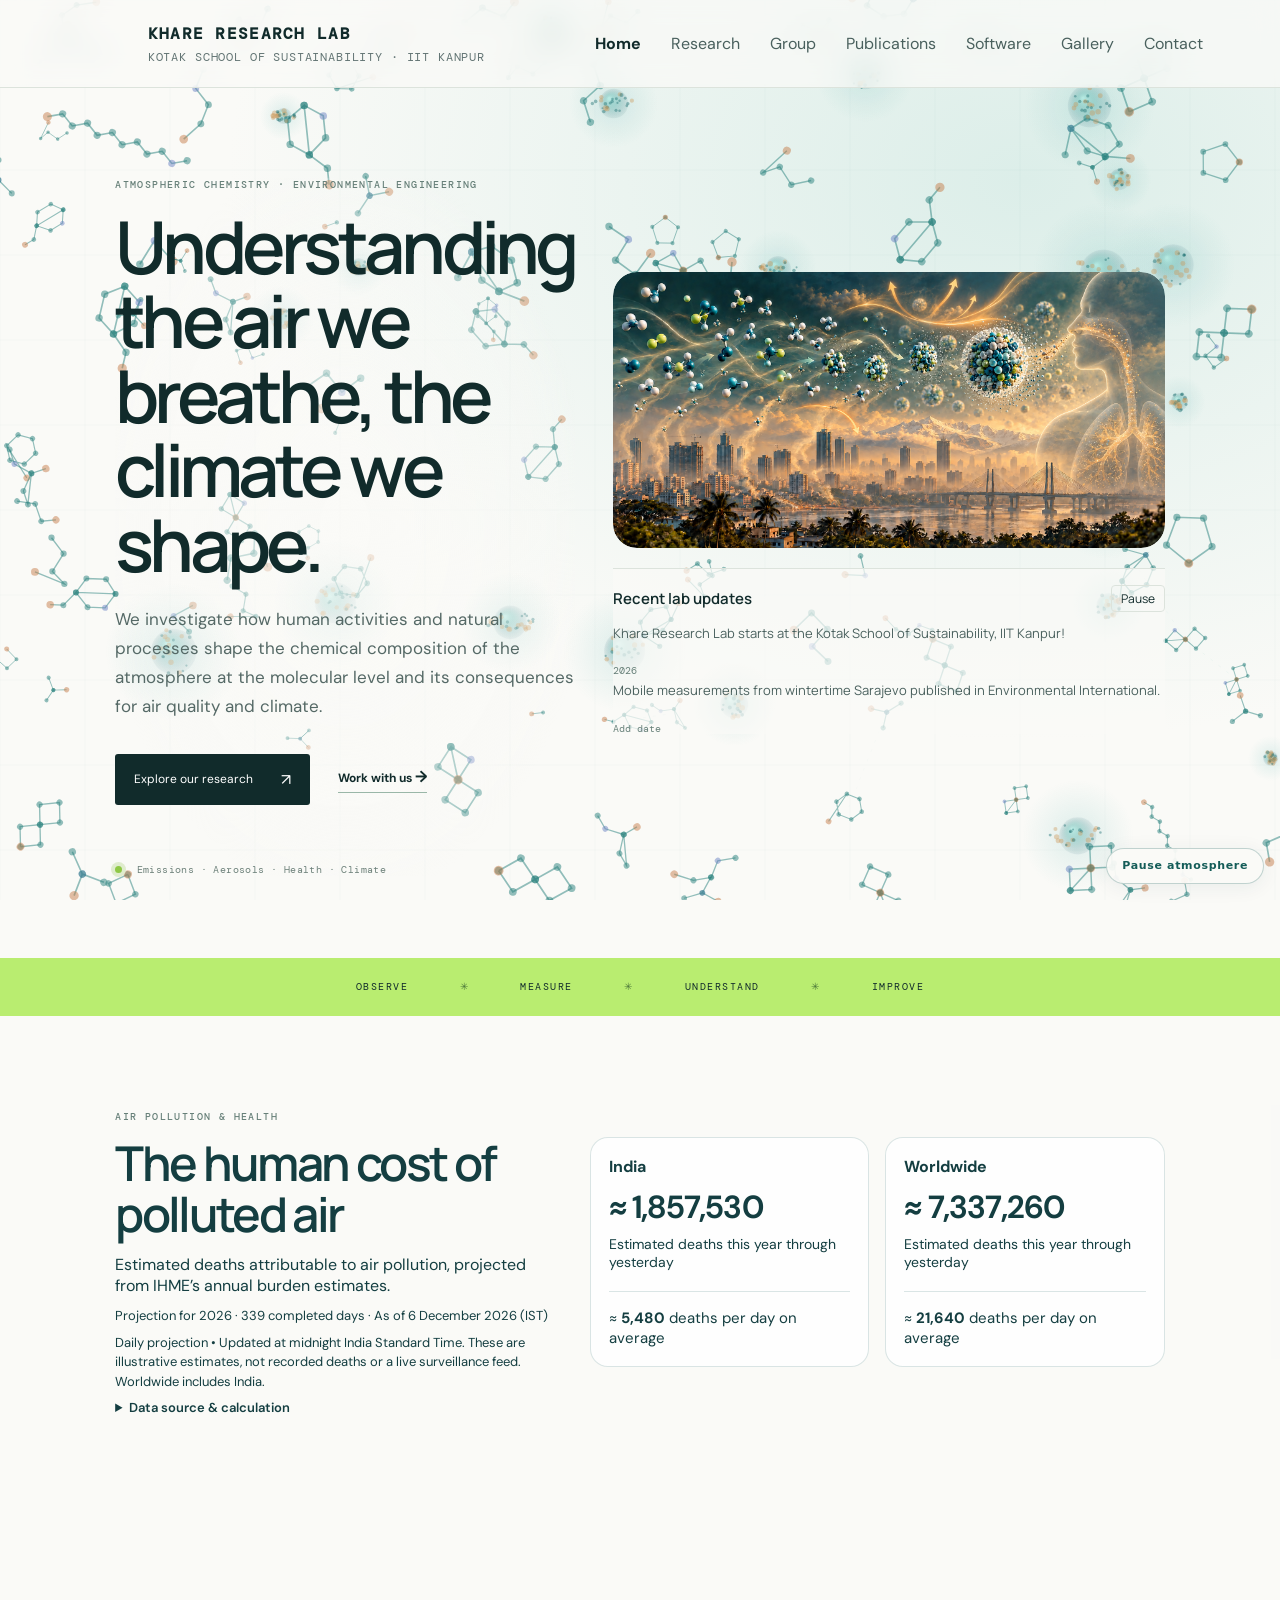
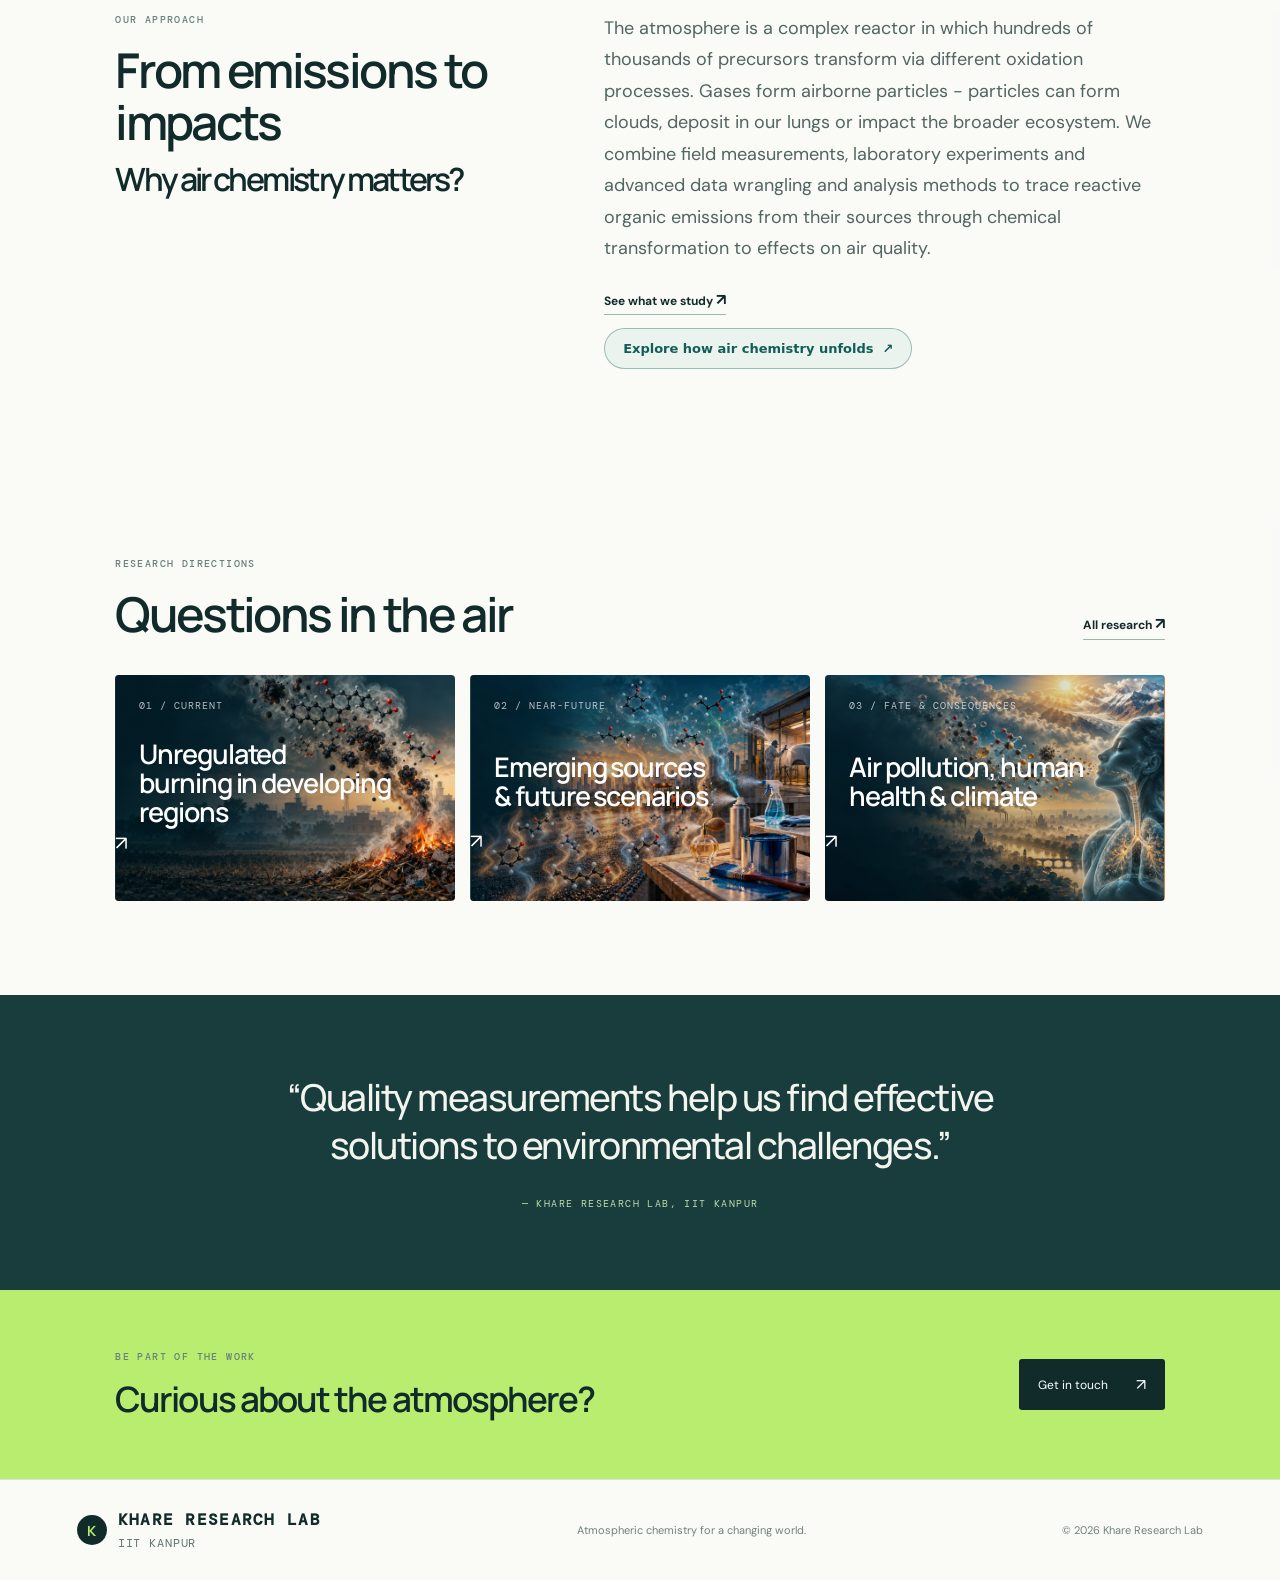
==== commit 29b9aea1: "Add files via upload" ====
--- a/index.html
+++ b/index.html
@@ -157,7 +157,7 @@
 <article class="ap-card"><h3 class="ap-region">India</h3><span class="ap-number" id="ap-india">—</span><span class="ap-label">Estimated deaths this year through yesterday</span><p class="ap-daily">≈ <strong id="ap-india-daily">5,480</strong> deaths per day on average</p></article>
 <article class="ap-card"><h3 class="ap-region">Worldwide</h3><span class="ap-number" id="ap-world">—</span><span class="ap-label">Estimated deaths this year through yesterday</span><p class="ap-daily">≈ <strong id="ap-world-daily">21,640</strong> deaths per day on average</p></article>
 </div>
-</section><section class="section intro-grid"><div><p class="eyebrow">OUR APPROACH</p><h2>From emissions to impacts<br><span style="font-size:32px;">Why air chemistry matters?</span></h2></div><div><p class="body-large">The atmosphere is a complex reactor in which hundreds of thousands of precursors transform via different oxidation processes. Gases form airborne particles - particles can form clouds, deposit in our lungs or impact the broader ecosystem. We combine field measurements, laboratory experiments and advanced data wrangling and analysis methods to trace reactive organic emissions from their sources through chemical transformation to effects on air quality.</p><a class="under-link" href="research.html">See what we study <span>↗</span></a><div><button class="chem-launch" type="button" id="chem-open" aria-haspopup="dialog">Examples of how air chemistry unfolds <span aria-hidden="true">↗</span></button></div></div></section><section class="section focus-section"><div class="section-heading"><div><p class="eyebrow">RESEARCH DIRECTIONS</p><h2>Questions in the air</h2></div><a class="under-link" href="research.html">All research <span>↗</span></a></div><div class="focus-grid" id="research-image-cards"><a class="focus-card card-dark" href="research.html#organic-aerosol" style="background-image: url('images/openburningcard.png');"><span class="card-index">01 / CURRENT</span><h3>Unregulated<br>burning in developing regions</h3><span class="card-arrow">↗</span></a><a class="focus-card card-blue" href="research.html#emissions" style="background-image: url('images/futurescenarioscard.png');"><span class="card-index">02 / NEAR-FUTURE</span><h3>Emerging sources<br>& future scenarios</h3><span class="card-arrow">↗</span></a><a class="focus-card card-ochre" href="research.html#measurements" style="background-image: url('images/pollutioncard.png');"><span class="card-index">03 / FATE & CONSEQUENCES</span><h3>Air pollution, human<br>health & climate</h3><span class="card-arrow">↗</span></a></div></section><section class="quote-band"><p>“Quality measurements help us find effective solutions to environmental challenges.”</p><span>— KHARE RESEARCH LAB, IIT KANPUR</span></section><section class="section join-row"><div><p class="eyebrow">BE PART OF THE WORK</p><h2>Curious about the atmosphere?</h2></div><a class="button button-light" href="contact.html">Get in touch <span>↗</span></a></section></main><footer class="footer"><a class="brand footer-brand" href="index.html"><span class="brand-mark">K</span><span>KHARE RESEARCH LAB<small>IIT KANPUR</small></span></a><span>Atmospheric chemistry for a changing world.</span><span>© <span data-year></span> Khare Research Lab</span></footer><canvas id="atmosphere-canvas" aria-hidden="true"></canvas>
+</section><section class="section intro-grid"><div><p class="eyebrow">OUR APPROACH</p><h2>From emissions to impacts<br><span style="font-size:32px;">Why air chemistry matters?</span></h2></div><div><p class="body-large">The atmosphere is a complex reactor in which hundreds of thousands of precursors transform via different oxidation processes. Gases form airborne particles - particles can form clouds, deposit in our lungs or impact the broader ecosystem. We combine field measurements, laboratory experiments and advanced data wrangling and analysis methods to trace reactive organic emissions from their sources through chemical transformation to effects on air quality.</p><a class="under-link" href="research.html">See what we study <span>↗</span></a><div><button class="chem-launch" type="button" id="chem-open" aria-haspopup="dialog">Explore how air chemistry unfolds <span aria-hidden="true">↗</span></button></div></div></section><section class="section focus-section"><div class="section-heading"><div><p class="eyebrow">RESEARCH DIRECTIONS</p><h2>Questions in the air</h2></div><a class="under-link" href="research.html">All research <span>↗</span></a></div><div class="focus-grid" id="research-image-cards"><a class="focus-card card-dark" href="research.html#organic-aerosol" style="background-image: url('images/openburningcard.png');"><span class="card-index">01 / CURRENT</span><h3>Unregulated<br>burning in developing regions</h3><span class="card-arrow">↗</span></a><a class="focus-card card-blue" href="research.html#emissions" style="background-image: url('images/futurescenarioscard.png');"><span class="card-index">02 / NEAR-FUTURE</span><h3>Emerging sources<br>& future scenarios</h3><span class="card-arrow">↗</span></a><a class="focus-card card-ochre" href="research.html#measurements" style="background-image: url('images/pollutioncard.png');"><span class="card-index">03 / FATE & CONSEQUENCES</span><h3>Air pollution, human<br>health & climate</h3><span class="card-arrow">↗</span></a></div></section><section class="quote-band"><p>“Quality measurements help us find effective solutions to environmental challenges.”</p><span>— KHARE RESEARCH LAB, IIT KANPUR</span></section><section class="section join-row"><div><p class="eyebrow">BE PART OF THE WORK</p><h2>Curious about the atmosphere?</h2></div><a class="button button-light" href="contact.html">Get in touch <span>↗</span></a></section></main><footer class="footer"><a class="brand footer-brand" href="index.html"><span class="brand-mark">K</span><span>KHARE RESEARCH LAB<small>IIT KANPUR</small></span></a><span>Atmospheric chemistry for a changing world.</span><span>© <span data-year></span> Khare Research Lab</span></footer><canvas id="atmosphere-canvas" aria-hidden="true"></canvas>
 <button class="atmosphere-toggle" type="button" aria-pressed="false">Pause atmosphere</button>
 <script>
 /* Decorative chemistry-inspired animation, not a chemical mechanism simulation. */
@@ -334,126 +334,108 @@
 })();
 </script>
 <dialog id="chem-dialog" class="chem-dialog" aria-labelledby="chem-title">
- <div class="chem-head"><div><div class="chem-kicker">INTERACTIVE · PEER-REVIEWED ATMOSPHERIC CHEMISTRY</div><h2 id="chem-title">How air chemistry unfolds</h2></div><button id="chem-close" type="button">Close ×</button></div>
- <div class="chem-tabs" aria-label="Choose precursor"><button type="button" data-precursor="isoprene" aria-pressed="true">Isoprene · C₅H₈</button><button type="button" data-precursor="benzene" aria-pressed="false">Benzene · C₆H₆</button></div>
- <div class="chem-tabs" aria-label="Choose oxidant"><button type="button" data-oxidant="OH" aria-pressed="true">OH radical</button><button type="button" data-oxidant="NO3" aria-pressed="false">NO₃ radical</button><button type="button" data-oxidant="O3" aria-pressed="false">Ozone · O₃</button></div>
- <div class="chem-inner">
-  <div class="chem-toolbar"><button id="chem-prev" type="button">← Previous</button><button id="chem-play" type="button">Pause</button><button id="chem-next" type="button">Next →</button><button id="chem-restart" type="button">Restart</button><span id="chem-step-label" class="chem-step" aria-live="polite"></span></div>
-  <div class="chem-stage"><svg id="chem-svg" viewBox="0 0 1200 900" role="img" aria-label="Animated literature-supported reaction network showing gas and particle phase fates"></svg></div>
-  <div class="chem-legend"><span><i class="chem-dot" style="background:#70dbc5"></i>Gas-phase products</span><span><i class="chem-dot" style="background:#ffc77e"></i>Peroxy radicals / intermediates</span><span><i class="chem-dot" style="background:#c49af5"></i>Particle-phase products</span><span>Dashed arrows: multistep / condition-dependent</span><span>Click a node for pathway evidence and yield notes</span></div>
-  <div id="chem-caption" class="chem-caption" aria-live="polite"></div>
-  <p class="chem-footnote">Literature-grounded branching tree, not a kinetic simulation. Branch yields are marked “not quantified” where the cited references do not establish a transferable numerical branching fraction. Do not interpret visual branch widths as yield. Product examples are representative, not exhaustive; branches depend on NOₓ, HO₂, RO₂, humidity, acidity, temperature and aerosol loading. Particle uptake is conditional, not an assertion that all molecules shown are particulate. Radical H-shifts are not automatically equivalent to multi-step autoxidation. References accompany each pathway.</p>
- </div>
+ <div class="chem-head"><div><div class="chem-kicker">INTERACTIVE · LITERATURE-GROUNDED CHEMICAL SCHEMATIC</div><h2 id="chem-title">How atmospheric oxidation unfolds</h2></div><button id="chem-close" type="button">Close ×</button></div>
+ <div class="chem-tabs" aria-label="Oxidant scenario"><button type="button" data-oxidant="OH" aria-pressed="true">OH · daytime oxidation</button><button type="button" data-oxidant="NO3" aria-pressed="false">NO₃ · often nighttime</button><button type="button" data-oxidant="O3" aria-pressed="false">O₃ · alkene ozonolysis</button></div>
+ <div class="chem-tabs" aria-label="Nitrogen oxide environment"><button type="button" data-nox="low" aria-pressed="true">Lower NOₓ / low NO</button><button type="button" data-nox="high" aria-pressed="false">Higher NOₓ / elevated NO</button></div>
+ <div class="chem-inner"><div class="chem-toolbar"><button id="chem-prev" type="button">← Previous</button><button id="chem-play" type="button">Pause</button><button id="chem-next" type="button">Next →</button><button id="chem-restart" type="button">Restart</button><span id="chem-step-label" class="chem-step" aria-live="polite"></span></div>
+ <div class="chem-stage" id="chem-stage"><svg id="chem-svg" viewBox="0 0 1540 1090" role="img" aria-label="Top-down atmospheric reaction network; click nodes to read literature-grounded pathway descriptions"></svg></div>
+ <div class="chem-legend"><span><i class="chem-dot" style="background:#70dbc5"></i>Gas-phase organics</span><span><i class="chem-dot" style="background:#ffc77e"></i>Radicals / reactive intermediates</span><span><i class="chem-dot" style="background:#c49af5"></i>Particle-phase organic material</span><span><i class="chem-dot" style="background:#a2bbfa"></i>NOₓ / ozone chemistry</span><span>Dashed edges = conditional / multistep</span></div>
+ <div id="chem-caption" class="chem-caption" aria-live="polite"></div><p class="chem-footnote">Conceptual, non-quantitative mechanism map; not a kinetic simulation. Node positions and edge thickness do not indicate branching fractions or product yields. R denotes a generic organic group, not a single compound. Scenarios illustrate competing pathways, not exclusive or universal chemistry. NOₓ labels are qualitative; actual RO₂ branching depends on NO, HO₂, RO₂, structure, temperature, and other conditions. Condensation depends on volatility, aerosol loading, temperature and composition; heterogeneous/aqueous pathways are additional possibilities. Click any visible node for explanation and peer-reviewed sources.</p></div>
 </dialog>
 <script>
-(()=>{'use strict';
-const $=id=>document.getElementById(id),d=$('chem-dialog'),svg=$('chem-svg'),caption=$('chem-caption');
+(() => {
+'use strict';
+const $=id=>document.getElementById(id), dlg=$('chem-dialog'), svg=$('chem-svg'), caption=$('chem-caption');
+if(!dlg||!svg)return;
+const NS='http://www.w3.org/2000/svg';
 const papers={
- paulot:['Paulot et al. (2009), Science','10.1126/science.1172910'],
- teng:['Teng et al. (2017), JACS','10.1021/jacs.6b12838'],
- moller:['Møller et al. (2019), J. Phys. Chem. A','10.1021/acs.jpca.8b10432'],
- ng:['Ng et al. (2008), Atmos. Chem. Phys.','10.5194/acp-8-4117-2008'],
- no3hom:['Isoprene + NO₃ HOM study (2021), ACP','10.5194/acp-21-9681-2021'],
- nguyen:['Nguyen et al. (2016), PCCP','10.1039/C6CP00053C'],
- berndt:['Berndt & Böge (2006), PCCP','10.1039/B514148F'],
- choi:['Choi et al. (2024), Atmos. Chem. Phys.','10.5194/acp-24-6567-2024']};
-// Each node is a literature-supported chemical class/product. Layout is a conceptual branching map.
-const networks={
- 'isoprene|OH':{title:'OH-initiated isoprene oxidation',steps:[
- ['Initiation · functionalization','OH adds to an isoprene double bond; O₂ addition produces several hydroxy-peroxy radical (ISOPOO) isomers.','isoprene','OH + O₂','ISOPOO isomers','Addition / O₂ capture','gas',['teng']],
- ['Competing RO₂ fates','ISOPOO + HO₂ forms hydroperoxides; reactions involving NO lead to alkoxy chemistry and carbonyl products including MVK and MACR.','ISOPOO','HO₂ / NO','Hydroperoxides · MVK · MACR','Branching chemistry','gas',['teng','paulot']],
- ['Isomerization','Some ISOPOO isomers undergo intramolecular H shifts, changing radical structure and competing with bimolecular termination.','ISOPOO','intramolecular H shift','Isomerized RO₂ / products','Isomerization','gas',['teng','moller']],
- ['Further oxygenation','Sequential RO₂ H shifts and O₂ additions can generate more oxygenated products; this is condition- and isomer-dependent, not a universal fate.','Isomerized RO₂','O₂ / further oxidation','More oxygenated products','Autoxidation-related chemistry','gas',['moller']],
- ['Particle formation · conditional','Under low-NO conditions, IEPOX is produced through multistep gas-phase chemistry; its reactive uptake on acidic sulfate-containing aerosol yields particulate organosulfates and related products.','Gas-phase IEPOX','acidic wet aerosol','IEPOX-derived SOA','Reactive uptake','particle',['paulot']]]},
- 'isoprene|NO3':{title:'Nighttime isoprene oxidation by NO₃',steps:[
- ['Initiation · nitrate addition','NO₃ adds to a double bond and O₂ adds to the radical, yielding nitrooxy peroxy radicals.','Isoprene','NO₃ + O₂','Nitrooxy-RO₂','Functionalization','gas',['ng','no3hom']],
- ['RO₂ competition','Nitrooxy-RO₂ reacts through RO₂ + RO₂, RO₂ + HO₂ and other channels, yielding nitrates, peroxides and alkoxy radicals.','Nitrooxy-RO₂','RO₂ / HO₂','Organic nitrates · peroxides','Branching','gas',['ng','no3hom']],
- ['Fragmentation','Alkoxy-radical pathways can cleave carbon bonds, forming smaller, more volatile oxygenated compounds.','Alkoxy radicals','β-scission','Smaller carbonyl products','Fragmentation','gas',['no3hom']],
- ['H shifts / further oxidation','Some nitrooxy-RO₂ pathways undergo H shifts and further O₂ additions to form highly oxygenated molecules.','Nitrooxy-RO₂','H shift + O₂','Highly oxygenated nitrates','Autoxidation','gas',['no3hom']],
- ['Gas–particle partitioning','Lower-volatility organic nitrates, peroxides and accretion products can contribute to SOA; the partitioned fraction depends on conditions.','Low-volatility products','partition / accretion','Nitrate-containing SOA','Particle formation','particle',['ng','no3hom']]]},
- 'isoprene|O3':{title:'Ozonolysis of isoprene',steps:[
- ['Ozone attack','O₃ reacts at an isoprene C=C bond, forming a short-lived primary ozonide.','Isoprene','O₃','Primary ozonide','Ozone addition','gas',['nguyen']],
- ['Ozonide cleavage','The primary ozonide fragments to carbonyls and Criegee intermediates; measured products include formaldehyde, MVK and MACR.','Primary ozonide','cleavage','HCHO · MVK · MACR + Criegee','Fragmentation','gas',['nguyen']],
- ['Criegee fates','Criegee intermediates can undergo unimolecular decay, stabilization or reactions with other atmospheric species; OH formation is observed.','Criegee intermediates','decay / stabilization','OH · secondary products','Rearrangement / decay','gas',['nguyen']],
- ['Further oxidation','Carbonyl products remain reactive and can undergo subsequent OH-driven chemistry. This step is secondary oxidation, not a direct ozonolysis product.','MVK · MACR','subsequent OH','Further oxygenated gases','Multigeneration','gas',['nguyen']],
- ['Particle fate · qualified','The principal measured first-generation products shown are gases. This pathway alone does not establish a specific direct isoprene-ozonolysis SOA yield.','First-generation products','further chemistry','Potential later SOA precursors','Not directly quantified here','conditional',['nguyen']]]},
- 'benzene|OH':{title:'OH oxidation of benzene',steps:[
- ['OH addition','OH adds to the aromatic ring, forming an OH–benzene adduct; O₂ participates in subsequent chemistry.','Benzene','OH / O₂','OH–benzene adduct','Initiation','gas',['berndt']],
- ['Ring-retaining pathway','A well-characterized route yields phenol; further OH oxidation can yield catechol and other oxygenated aromatics.','OH–benzene adduct','oxidation','Phenol → catechol','Functionalization','gas',['berndt','choi']],
- ['Ring opening','Competing OH/O₂ chemistry opens the ring and forms smaller carbonyl-containing products, including glyoxal.','OH–benzene adduct','oxidation / cleavage','Glyoxal + carbonyls','Fragmentation','gas',['berndt']],
- ['Multigeneration','Phenolic oxidation can yield more oxygenated, lower-volatility molecules; pathways and yields depend on conditions.','Phenol / catechol','further OH','Oxygenated aromatics','Further functionalization','gas',['choi']],
- ['SOA formation','Lower-volatility oxidation products partition into particles; aqueous-phase chemistry can additionally modify benzene/phenol-derived SOA.','Oxygenated products','partition / aqueous chemistry','Benzene-derived SOA','Particle phase','particle',['choi']]]},
- 'benzene|NO3':{title:'Benzene + NO₃: no supported major direct route',steps:[['Atmospheric selectivity','Unlike isoprene, benzene is not efficiently oxidized by direct NO₃ attack under ordinary tropospheric conditions. A detailed product network would misrepresent established chemistry.','Benzene','NO₃','No major direct route','Very slow / negligible','none',['berndt']],['Indirect chemistry is different','NO₃ chemistry can affect the oxidant environment, but that does not justify drawing a direct benzene → organic nitrate pathway.','Benzene','NO₃ environment','No assigned products','No speculative chemistry','none',['berndt']]]},
- 'benzene|O3':{title:'Benzene + O₃: no supported major direct route',steps:[['Atmospheric selectivity','Benzene does not undergo appreciable direct ozonolysis under typical tropospheric conditions: the aromatic ring is unlike an isolated alkene double bond.','Benzene','O₃','No major direct route','Very slow / negligible','none',['berndt']],['Contrast with isoprene','Isoprene reacts readily with ozone at its alkene bonds; benzene atmospheric oxidation is instead dominated by OH initiation.','Benzene','O₃','No assigned products','No speculative chemistry','none',['berndt','nguyen']]]}
+ atkinson:['Atkinson & Arey (2003), gas-phase tropospheric BVOC chemistry','https://doi.org/10.1016/S1352-2310(03)00391-1'],
+ chemistry:['Atkinson (2000), atmospheric VOC and NOₓ chemistry','https://doi.org/10.1016/S1352-2310(99)00460-4'],
+ radicals:['Stone et al. (2012), tropospheric OH and HO₂ radicals','https://doi.org/10.1039/C2CS35140D'],
+ ozone:['Tropospheric Ozone Assessment Report (2020), ozone chemical processes','https://doi.org/10.1525/elementa.2020.034'],
+ criegee:['Johnson & Marston (2008), gas-phase ozonolysis','https://doi.org/10.1039/B704260B'],
+ ci:['Criegee intermediate chemistry review (2020)','https://doi.org/10.1080/0144235X.2020.1792104'],
+ soa:['Murphy et al. (2012), functionalization, fragmentation and OA aging','https://doi.org/10.5194/acp-12-10797-2012'],
+ vbs:['Kroll & Seinfeld (2008), SOA formation and evolution','https://doi.org/10.1016/j.atmosenv.2008.01.003']
 };
-// Evidence-based taproot diagrams. Formulae describe named representative molecules,
-// not undefined mixtures; branches without published transferable yields are explicitly NQ.
-const trees={
-'isoprene|OH':{nodes:[
-['root','Isoprene','C₅H₈',null,'gas','OH addition + O₂','Not quantified here',0],
-['poo','ISOPOO (hydroxyperoxy radicals)','C₅H₉O₃','root','rad','OH + O₂; multiple regioisomers','Isomer fractions depend on conditions',0],
-['hp','ISOPOOH (hydroxyhydroperoxides)','C₅H₁₀O₃','poo','gas','RO₂ + HO₂','Not quantified here',1],
-['mkv','Methyl vinyl ketone (MVK)','C₄H₆O','poo','gas','NO-mediated chemistry; fragmentation','Not quantified here',1],
-['mac','Methacrolein (MACR)','C₄H₆O','poo','gas','NO-mediated chemistry; fragmentation','Not quantified here',1],
-['iso','Isomerized ISOPOO','C₅H₉O₃','poo','rad','Intramolecular H shift','Isomer- and condition-dependent',2],
-['iep','IEPOX (isoprene epoxydiol)','C₅H₁₀O₃','hp','gas','Multistep OH oxidation','Not quantified here',4],
-['soa','IEPOX-derived organosulfates (example)','C₅H₁₂O₇S','iep','particle','Reactive uptake; sulfate aerosol','Aerosol-dependent; not quantified here',4],
-['hom','Further oxygenated RO₂ / HOM','C₅H₉Oₙ','iso','rad','H shifts + O₂; schematic class','Not quantified here',3]]},
-'isoprene|NO3':{nodes:[
-['root','Isoprene','C₅H₈',null,'gas','NO₃ addition + O₂','Not quantified here',0],
-['nro','Nitrooxy peroxy radical','C₅H₈NO₅','root','rad','NO₃ + O₂ addition','Isomer fractions depend on conditions',0],
-['nit','Hydroxynitrate (example)','C₅H₉NO₄','nro','gas','RO₂ chemistry; representative product','Not quantified here',1],
-['per','Nitrooxy hydroperoxide','C₅H₉NO₅','nro','gas','RO₂ + HO₂','Not quantified here',1],
-['alk','Nitrooxy alkoxy radical','C₅H₈NO₄','nro','rad','RO₂ → RO','Not quantified here',2],
-['frag','Carbonyl fragments (example: HCHO)','CH₂O','alk','gas','β-scission; representative fragment','Not quantified here',2],
-['hom','Highly oxygenated nitrate class','C₅H₈NOₙ','nro','rad','H shifts and O₂ additions','Not quantified here',3],
-['soa','Nitrate-containing SOA (mixture)','variable','hom','particle','Partitioning / particle reactions','Condition-dependent; no fixed yield',4]]},
-'isoprene|O3':{nodes:[
-['root','Isoprene','C₅H₈',null,'gas','O₃ addition','Not quantified here',0],
-['oz','Primary ozonide','C₅H₈O₃','root','rad','Cycloaddition; transient','Not quantified here',0],
-['hcho','Formaldehyde','CH₂O','oz','gas','Ozonide cleavage','Not quantified here',1],
-['mkv','Methyl vinyl ketone','C₄H₆O','oz','gas','Ozonide cleavage / subsequent steps','Not quantified here',1],
-['mac','Methacrolein','C₄H₆O','oz','gas','Ozonide cleavage / subsequent steps','Not quantified here',1],
-['ci','Criegee intermediates (isomers)','CₙHₘO₂','oz','rad','Ozonide cleavage; multiple species','Not quantified here',2],
-['oh','OH radical','OH','ci','gas','Criegee decomposition','Not quantified here',2],
-['later','Secondary oxygenated gases','variable','mkv','gas','Further oxidation; not direct O₃ yield','Not quantified here',3]]},
-'benzene|OH':{nodes:[
-['root','Benzene','C₆H₆',null,'gas','OH addition','Not quantified here',0],
-['ad','OH–benzene adduct','C₆H₇O','root','rad','OH addition to aromatic ring','Not quantified here',0],
-['phe','Phenol','C₆H₆O','ad','gas','O₂-mediated ring retention','Not quantified here',1],
-['gly','Glyoxal','C₂H₂O₂','ad','gas','Oxidative ring opening; multistep','Not quantified here',2],
-['cat','Catechol','C₆H₆O₂','phe','gas','Further OH oxidation','Not quantified here',3],
-['low','Lower-volatility oxidation products','variable','cat','gas','Multigeneration functionalization','Not quantified here',3],
-['soa','Benzene-derived SOA (mixture)','variable','low','particle','Partitioning / particle reactions','Depends on conditions; no fixed yield',4]]},
-'benzene|NO3':{nodes:[['root','Benzene','C₆H₆',null,'gas','NO₃ exposure','No established major direct route',0],['no','No appreciable direct oxidation','—','root','none','Direct NO₃ attack is very slow','No defensible product yield',0]]},
-'benzene|O3':{nodes:[['root','Benzene','C₆H₆',null,'gas','O₃ exposure','No established major direct route',0],['no','No appreciable direct ozonolysis','—','root','none','Direct O₃ reaction is very slow','No defensible product yield',0]]}
-};
-let precursor='isoprene',oxidant='OH',step=0,paused=matchMedia('(prefers-reduced-motion: reduce)').matches,elapsed=0,last=0,raf=0;
-const NS='http://www.w3.org/2000/svg';function el(tag,attrs,parent=svg){let e=document.createElementNS(NS,tag);Object.entries(attrs).forEach(([k,v])=>e.setAttribute(k,v));parent.append(e);return e}
-function label(str,x,y,size=15,color='#dcebed',anchor='middle',weight='500',parent=svg){let e=el('text',{x,y,fill:color,'font-size':size,'font-family':'system-ui,sans-serif','text-anchor':anchor,'font-weight':weight},parent);e.textContent=str;return e}
-const colors={gas:'#70dbc5',rad:'#ffc77e',particle:'#c49af5',none:'#b2bec5'};
-let chosen=null;
-function refs(keys){const wrap=document.createElement('div');wrap.textContent='Research: ';keys.forEach((key,i)=>{if(i)wrap.append(document.createTextNode(' · '));let a=document.createElement('a');a.href='https://doi.org/'+papers[key][1];a.target='_blank';a.rel='noopener noreferrer';a.textContent=papers[key][0];wrap.append(a)});return wrap}
-function info(n){let net=networks[precursor+'|'+oxidant], st=net.steps[Math.min(n[7],net.steps.length-1)];caption.replaceChildren();let h=document.createElement('strong');h.textContent=n[1]+' · '+n[2];caption.append(h);let p=document.createElement('p');p.textContent='Reaction: '+n[5]+'. Pathway yield: '+n[6]+'. '+st[1];caption.append(p,refs(st[7]));}
-function draw(){const tree=trees[precursor+'|'+oxidant],net=networks[precursor+'|'+oxidant],nodes=tree.nodes.map(a=>({id:a[0],name:a[1],formula:a[2],parent:a[3],phase:a[4],reaction:a[5],yield:a[6],evidence:a[7]}));
-const byId=Object.fromEntries(nodes.map(n=>[n.id,n]));let kids={};nodes.forEach(n=>{kids[n.id]=[]});nodes.forEach(n=>{if(n.parent)kids[n.parent].push(n.id)});
-// Hierarchical tidy layout: leaves are evenly spaced; parents centered over children.
-let leaf=0;function position(id,depth){let n=byId[id];n.depth=depth;if(!kids[id].length)n.slot=leaf++;else{kids[id].forEach(c=>position(c,depth+1));n.slot=(byId[kids[id][0]].slot+byId[kids[id][kids[id].length-1]].slot)/2}}position('root',0);
-let maxDepth=Math.max(...nodes.map(n=>n.depth));const width=Math.max(1200,leaf*205+90),height=Math.max(580,(maxDepth+1)*155+110);svg.setAttribute('viewBox',`0 0 ${width} ${height}`);svg.replaceChildren();el('rect',{width,height,fill:'#0b2330'});
-for(let x=0;x<width;x+=55)el('path',{d:`M${x} 0V${height}`,stroke:'#345566',opacity:.11});
-label(net.title,25,36,20,'#e4f1ee','start','600');label('TAPROOT · TOP → DOWN',width-25,36,12,'#9bb9c0','end');
-const xpos=n=>width/2+(n.slot-(leaf-1)/2)*Math.min(205,(width-100)/Math.max(1,leaf));const ypos=n=>100+n.depth*155;
-nodes.forEach(n=>{if(!n.parent)return;let p=byId[n.parent],x1=xpos(p),y1=ypos(p)+42,x2=xpos(n),y2=ypos(n)-42;let path=el('path',{d:`M${x1} ${y1} C${x1} ${(y1+y2)/2} ${x2} ${(y1+y2)/2} ${x2} ${y2}`,stroke:colors[n.phase],fill:'none','stroke-width':2.4,'stroke-dasharray':n.depth>2?'7 5':'none',opacity:n.evidence<=step?.95:.24});if(n.evidence===step){path.setAttribute('stroke-width','4');}label(n.yield==='No defensible product yield'?'Yield: not established':'Yield: NQ',x2,(y1+y2)/2-4,10,'#afc4c8');});
-nodes.forEach(n=>{let x=xpos(n),y=ypos(n),active=n.evidence<=step;let g=el('g',{class:'tree-node',tabindex:'0',role:'button','aria-label':n.name+', '+n.formula+', '+n.reaction});let r=el('rect',{x:x-91,y:y-43,width:182,height:86,rx:12,fill:active?'#173747':'#122b37',stroke:colors[n.phase],'stroke-width':chosen===n.id?3:1.5,opacity:active?1:.55},g);label(n.name.length>27?n.name.slice(0,25)+'…':n.name,x,y-12,12,'#e9f3f0','middle','600',g);label(n.formula,x,y+10,16,colors[n.phase],'middle','700',g);label(n.phase==='particle'?'PARTICLE':n.phase==='rad'?'INTERMEDIATE':n.phase==='none'?'NO DIRECT ROUTE':'GAS',x,y+29,9,'#b1c7c9','middle','500',g);g.addEventListener('click',()=>{chosen=n.id;info([n.id,n.name,n.formula,n.parent,n.phase,n.reaction,n.yield,n.evidence]);draw()});g.addEventListener('keydown',e=>{if(e.key==='Enter'||e.key===' '){e.preventDefault();g.dispatchEvent(new Event('click'))}})});
-$('chem-step-label').textContent=`Branch ${step+1} of ${net.steps.length} · ${net.steps[step][0]}`;
-if(!chosen||!byId[chosen]){const highlight=nodes.find(n=>n.evidence===step&&n.id!=='root')||nodes[0];info([highlight.id,highlight.name,highlight.formula,highlight.parent,highlight.phase,highlight.reaction,highlight.yield,highlight.evidence])}
-$('chem-play').textContent=paused?'Play':'Pause';$('chem-prev').disabled=step===0;$('chem-next').disabled=step===net.steps.length-1;
-}
-function sync(){document.querySelectorAll('[data-precursor]').forEach(b=>b.setAttribute('aria-pressed',String(b.dataset.precursor===precursor)));document.querySelectorAll('[data-oxidant]').forEach(b=>b.setAttribute('aria-pressed',String(b.dataset.oxidant===oxidant)));draw()}
-function tick(now){raf=0;if(!d.open||document.hidden||paused){last=0;return}if(last){let dt=Math.min(.06,(now-last)/1000);elapsed+=dt;if(elapsed>=3.8){elapsed=0;step=(step+1)%networks[precursor+'|'+oxidant].steps.length;chosen=null}}last=now;draw();raf=requestAnimationFrame(tick)}
-function schedule(){cancelAnimationFrame(raf);raf=0;last=0;sync();if(d.open&&!paused&&!document.hidden)raf=requestAnimationFrame(tick)}
-document.querySelectorAll('[data-precursor]').forEach(b=>b.onclick=()=>{precursor=b.dataset.precursor;step=0;chosen=null;elapsed=0;schedule()});document.querySelectorAll('[data-oxidant]').forEach(b=>b.onclick=()=>{oxidant=b.dataset.oxidant;step=0;chosen=null;elapsed=0;schedule()});
-$('chem-prev').onclick=()=>{step=Math.max(0,step-1);chosen=null;elapsed=0;schedule()};$('chem-next').onclick=()=>{step=Math.min(networks[precursor+'|'+oxidant].steps.length-1,step+1);chosen=null;elapsed=0;schedule()};$('chem-restart').onclick=()=>{step=0;chosen=null;elapsed=0;schedule()};$('chem-play').onclick=()=>{paused=!paused;schedule()};$('chem-open').onclick=()=>{d.showModal();schedule()};$('chem-close').onclick=()=>d.close();d.addEventListener('close',()=>{cancelAnimationFrame(raf);last=0;$('chem-open').focus()});document.addEventListener('visibilitychange',schedule);sync();
+// Every edge is a representative chemical class of reaction, not a quantitative yield.
+const root=(name,detail)=>({id:'start',name,formula:'VOC / organic precursor',detail,kind:'gas',refs:['atkinson','chemistry']});
+const n=(id,name,formula,parent,edge,kind,detail,refs,dash=false)=>({id,name,formula,parent,edge,kind,detail,refs,dash});
+function build(oxidant,nox){
+let a=[];
+if(oxidant==='OH'){
+ a=[root('OH-initiated oxidation','OH reacts with many VOC classes by H abstraction or addition to unsaturation. The resulting carbon-centered or oxygenated radicals often add O₂ to produce RO₂.'),
+ n('rad','Organic radical','R• / OH adduct','start','OH addition / H abstraction','rad','Initiation chemistry depends on precursor structure. An OH adduct is not interchangeable with a simple alkyl radical.',['atkinson','chemistry']),
+ n('ro2','Organic peroxy radical','RO₂•','rad','+ O₂ (typical)','rad','O₂ addition yields RO₂ radicals, central intermediates controlling subsequent oxidation and ozone chemistry.',['radicals','chemistry'])];
+}else if(oxidant==='NO3'){
+ a=[root('NO₃-initiated oxidation','NO₃ reacts efficiently with many unsaturated organics and selected other reactive VOCs, often at night; direct reaction rates depend strongly on VOC structure.'),
+ n('rad','Nitrooxy organic radical','R(ONO₂)•','start','NO₃ addition to C=C','rad','For suitable alkenes, NO₃ adds to a double bond, introducing a nitrate functionality; H abstraction is possible for some classes.',['atkinson','chemistry']),
+ n('ro2','Nitrooxy peroxy radical','Nitrooxy–RO₂•','rad','+ O₂','rad','Nitrooxy-substituted RO₂ can undergo reactions with HO₂, RO₂, NO, or intramolecular processes.',['atkinson','chemistry'])];
+}else{
+ a=[root('O₃ + unsaturated VOC','Ozonolysis applies to molecules with ozone-reactive unsaturation, especially alkenes. It is not a generic pathway for saturated VOCs or benzene.'),
+ n('po','Primary ozonide','1,2,3-trioxolane','start','O₃ cycloaddition to C=C','rad','A short-lived primary ozonide decomposes, commonly generating a carbonyl and a Criegee intermediate.',['criegee']),
+ n('carbonyl','Carbonyl coproduct','R–C(=O)–R′','po','Ozonide cleavage','gas','Carbonyl products form alongside carbonyl oxide intermediates; their subsequent oxidation can generate peroxy radicals.',['criegee']),
+ n('ci','Criegee intermediate','R₂COO','po','Ozonide cleavage','rad','Excited carbonyl oxides may decompose or stabilize by collisions. Not every ozonolysis event yields a stabilized Criegee intermediate.',['criegee','ci']),
+ n('sci','Stabilized Criegee','sCI · R₂COO','ci','Collisional stabilization','rad','Stabilized Criegee intermediates react with H₂O/(H₂O)₂, SO₂, organic acids and other partners; rates depend on substituents and conditions.',['ci']),
+ n('oh','OH / radical formation','OH• + radical products','ci','Unimolecular chemistry','rad','Some Criegee decomposition pathways generate OH radicals, linking ozonolysis to subsequent OH-initiated oxidation.',['criegee']),
+ n('acid','Acids / peroxides','Oxygenated products','sci','H₂O, acids, other partners','gas','sCI reactions produce oxygenated products; specific distributions are structure- and humidity-dependent.',['ci']),
+ n('sulf','SO₂ oxidation → H₂SO₄','Inorganic aerosol precursor','sci','+ SO₂, then chemistry','particle','Criegee + SO₂ can contribute to sulfuric-acid formation, supporting new particle formation or growth under suitable conditions. This is inorganic aerosol chemistry, not SOA by itself.',['ci']),
+ n('ro2','Organic peroxy radical','RO₂•','carbonyl','Subsequent OH / O₂','rad','Further oxidation of carbonyl coproducts may produce RO₂. This is a multistep secondary route, not a direct product of ozonide cleavage.',['criegee','radicals'],true)];
+}
+if(nox==='high'){
+ a.push(n('no','RO₂ + NO','RO• + NO₂','ro2','Propagation (common)','rad','RO₂ + NO commonly forms an alkoxy radical and NO₂; a competing association channel produces organic nitrates.',['radicals','ozone']));
+ a.push(n('ron','Organic nitrate','RONO₂ / nitrate products','ro2','Competing nitrate channel','gas','Organic nitrate formation terminates the peroxy radical; nitrates can remain gaseous or contribute to aerosol depending on volatility and uptake.',['ozone','chemistry']));
+ a.push(n('ro','Alkoxy radical','RO•','no','RO₂ + NO','rad','Alkoxy radicals undergo O₂ reaction, fragmentation, or intramolecular H shifts depending on structure.',['chemistry']));
+ a.push(n('no2','Nitrogen dioxide','NO₂','no','NO → NO₂','inorg','Conversion of NO to NO₂ by RO₂ (or HO₂) can support photochemical ozone production without directly consuming ozone.',['ozone']));
+ a.push(n('o3','Photochemical ozone','O₃','no2','NO₂ + hν → O; O + O₂ + M → O₃','inorg','Sunlight photolyzes NO₂ and subsequent O + O₂ + M forms ozone. Net ozone production depends on competing loss reactions and chemical regime; NO₂ formation alone is not a net ozone yield.',['ozone']));
+ a.push(n('frag','Carbonyls / fragments','Smaller OVOCs + HO₂','ro','C–C scission / + O₂','gas','Fragmentation can yield smaller, often more volatile oxygenated molecules; RO + O₂ can also yield carbonyls and HO₂.',['chemistry','soa']));
+ a.push(n('func','Functionalized organics','Oxygenated VOCs','ro','Isomerization / oxygenation','gas','Some alkoxy radical reactions retain the carbon skeleton and form functionalized products, which may undergo further oxidation.',['chemistry','soa']));
+ a.push(n('nsoa','Nitrate-containing SOA','Low-volatility organic nitrates','ron','Further oxidation / partition','particle','Some organic nitrates are sufficiently low-volatility or reactive to contribute to SOA. The extent depends on VOC structure and aerosol conditions.',['vbs','soa'],true));
+}else{
+ a.push(n('ho2','Organic hydroperoxides','ROOH','ro2','RO₂ + HO₂','gas','RO₂ + HO₂ frequently forms organic hydroperoxides; additional channels exist and are precursor-dependent.',['radicals']));
+ a.push(n('cross','RO₂ cross-reactions','ROOR / RO / carbonyls','ro2','RO₂ + R′O₂','rad','Peroxy self- and cross-reactions can yield alkoxy radicals, carbonyl/alcohol products, or accretion products for suitable radicals.',['radicals','vbs']));
+ a.push(n('shift','Intramolecular H shift','Isomerized RO₂','ro2','RO₂ H-shift (when feasible)','rad','Some RO₂ structures undergo intramolecular H shifts. Rates and accessibility vary widely; this is not universal.',['vbs','soa']));
+ a.push(n('hom','Highly oxygenated products','HOM / low-volatility OVOCs','shift','Repeated H-shifts + O₂','gas','Autoxidation can produce highly oxygenated molecules for suitable structures under competing-reaction conditions. Not all isomerizations lead to HOM.',['vbs','soa'],true));
+ a.push(n('dimer','Accretion products','ROOR-type products','cross','Suitable RO₂ + RO₂','gas','Some peroxy radical combinations generate low-volatility accretion products; these compete with other RO₂ + RO₂ channels.',['vbs'],true));
+ a.push(n('hprod','Further oxidation','Carbonyls / oxygenated VOCs','ho2','Photolysis / OH oxidation','gas','Hydroperoxides can undergo further oxidation or photochemistry, creating additional functionalized or fragmented products.',['radicals','soa'],true));
+}
+// Common, explicitly conditional gas-particle outcomes and chemical aging.
+a.push(n('aging','Multigeneration oxidation','More oxygenated organics',nox==='high'?'func':'hprod','Further OH / NO₃ / O₃ (as applicable)','gas','Repeated oxidation can both lower volatility through functionalization and raise volatility through carbon–carbon fragmentation.',['soa','vbs'],true));
+a.push(n('lvoc','Low-volatility organics','SVOC / LVOC / ELVOC',nox==='high'?'aging':'hom','Functionalization / oxygenation','gas','Lower-volatility organic products can undergo absorptive partitioning or condensation; they are not automatically particles.',['soa','vbs'],true));
+a.push(n('soa','Secondary organic aerosol','Particle-phase organics','lvoc','Gas–particle partitioning','particle','SVOCs partition reversibly according to volatility, temperature, organic aerosol mass and activity; LVOCs/ELVOCs more readily condense.',['soa','vbs'],true));
+a.push(n('aqueous','Aqueous / multiphase SOA','Particle-phase products','aging','Reactive uptake / aq. chemistry','particle','Water-soluble and reactive organics may form SOA by heterogeneous or aqueous chemistry, depending on aerosol water, pH, and composition.',['soa'],true));
+return a;
+}
+const colors={gas:'#70dbc5',rad:'#ffc77e',particle:'#c49af5',inorg:'#a2bbfa'};
+let oxidant='OH',nox='low',step=0,paused=false,raf=0,last=0,elapsed=0,selected=null;
+const esc=t=>String(t).replace(/[&<>"']/g,c=>({'&':'&amp;','<':'&lt;','>':'&gt;','"':'&quot;',"'":'&#39;'}[c]));
+function node(tag,attrs={},txt){const e=document.createElementNS(NS,tag);for(const [k,v] of Object.entries(attrs))e.setAttribute(k,v);if(txt!==undefined)e.textContent=txt;return e;}
+function layout(a){
+ const by=new Map(a.map(x=>[x.id,x]));const children=new Map(a.map(x=>[x.id,[]]));a.forEach(x=>{if(x.parent&&children.has(x.parent))children.get(x.parent).push(x.id)});
+ const depths=new Map([['start',0]]);for(const x of a){if(x.parent)depths.set(x.id,(depths.get(x.parent)||0)+1)};
+ const layers=new Map();for(const x of a){const d=depths.get(x.id)||0;if(!layers.has(d))layers.set(d,[]);layers.get(d).push(x)};
+ const maxDepth=Math.max(...layers.keys());const maxN=Math.max(...[...layers.values()].map(x=>x.length));
+ const W=Math.max(1540,maxN*205+100),H=Math.max(890,(maxDepth+1)*153+90);svg.setAttribute('viewBox',`0 0 ${W} ${H}`);
+ // Position layer-by-layer; tree ancestry is encoded by connectors. Avoid text overlap with fixed node width.
+ for(const [d,items] of layers){const pitch=W/(items.length+1);items.forEach((x,i)=>{x.x=pitch*(i+1);x.y=60+d*153})}
+ return {by,W,H};
+}
+function paint(){const a=build(oxidant,nox),{by,W,H}=layout(a),visible=a.slice(0,step+1);svg.replaceChildren();
+ const defs=node('defs');const glow=node('filter',{id:'chemGlow',x:'-50%',y:'-50%',width:'200%',height:'200%'});glow.append(node('feGaussianBlur',{stdDeviation:'3'}));defs.append(glow);svg.append(defs);
+ for(let y=0;y<H;y+=50)svg.append(node('line',{x1:0,y1:y,x2:W,y2:y,stroke:'#ffffff', 'stroke-opacity':'.035'}));
+ for(const x of visible){if(!x.parent||!by.has(x.parent))continue;const p=by.get(x.parent);const line=node('path',{d:`M ${p.x} ${p.y+39} C ${p.x} ${(p.y+x.y)/2}, ${x.x} ${(p.y+x.y)/2}, ${x.x} ${x.y-40}`,fill:'none',stroke:colors[x.kind], 'stroke-opacity':'.65','stroke-width':'2.3', 'stroke-dasharray':x.dash?'6 6':'none'});svg.append(line);
+ const cx=(p.x+x.x)/2,cy=(p.y+x.y)/2-3;const text=node('text',{x:cx,y:cy,fill:'#c6d8da','font-size':'11','text-anchor':'middle','paint-order':'stroke',stroke:'#0b2330','stroke-width':'5'},x.edge);svg.append(text);
+ }
+ for(const x of visible){const g=node('g',{class:'tree-node',role:'button',tabindex:'0','aria-label':`${x.name}, ${x.formula}`});const sel=selected===x.id;g.append(node('rect',{x:x.x-91,y:x.y-38,width:182,height:76,rx:12,fill:sel?'#204c55':'#173744',stroke:colors[x.kind],'stroke-width':sel?3:1.5}));g.append(node('text',{x:x.x,y:x.y-9,fill:colors[x.kind],'font-size':'13','font-weight':'700','text-anchor':'middle'},x.name));g.append(node('text',{x:x.x,y:x.y+15,fill:'#f0f5f5','font-size':'12','text-anchor':'middle'},x.formula));g.append(node('text',{x:x.x,y:x.y+30,fill:'#9dbbbd','font-size':'9','text-anchor':'middle'},x.kind==='particle'?'PARTICLE':x.kind==='inorg'?'INORGANIC':'GAS / REACTIVE'));g.addEventListener('click',()=>{selected=x.id;paint()});g.addEventListener('keydown',e=>{if(e.key==='Enter'||e.key===' '){e.preventDefault();selected=x.id;paint()}});svg.append(g)}
+ const x=by.get(selected)||visible[visible.length-1];const refs=x.refs.map(k=>papers[k]).filter(Boolean);caption.innerHTML=`<strong>${esc(x.name)}</strong> <span style="color:#58746d">· ${esc(x.formula)}</span><p>${esc(x.detail)}</p><p><b>Pathway:</b> ${esc(x.edge||'Initial VOC oxidation')} · <b>Fate:</b> ${x.kind==='particle'?'Particle-phase / aerosol-associated':x.kind==='inorg'?'Inorganic oxidant / nitrogen chemistry':'Gas-phase or reactive intermediate'} · <b>Yield:</b> not assigned (generic mechanism)</p><p><b>Supporting literature:</b> ${refs.map(([title,url])=>`<a href="${url}" target="_blank" rel="noopener noreferrer">${esc(title)}</a>`).join(' · ')}</p>`;
+ $('chem-step-label').textContent=`${visible.length} of ${a.length} nodes · ${oxidant} · ${nox==='low'?'lower NOₓ':'higher NOₓ'}`;$('chem-prev').disabled=step===0;$('chem-next').disabled=step===a.length-1;$('chem-play').textContent=paused?'Play':'Pause';
+}
+function reset(){step=0;selected=null;elapsed=0;last=0;paint()}
+function tick(now){raf=0;if(paused||!dlg.open||document.hidden)return;elapsed+=last?Math.min(now-last,100):0;last=now;if(elapsed>1350){elapsed=0;const count=build(oxidant,nox).length;if(step<count-1){step++;selected=null;paint()}else{paused=true;paint();return}}raf=requestAnimationFrame(tick)}
+function schedule(){cancelAnimationFrame(raf);raf=0;last=0;paint();if(!paused&&dlg.open&&!document.hidden)raf=requestAnimationFrame(tick)}
+document.querySelectorAll('#chem-dialog [data-oxidant]').forEach(b=>b.addEventListener('click',()=>{oxidant=b.dataset.oxidant;document.querySelectorAll('#chem-dialog [data-oxidant]').forEach(z=>z.setAttribute('aria-pressed',String(z===b)));reset();schedule()}));
+document.querySelectorAll('#chem-dialog [data-nox]').forEach(b=>b.addEventListener('click',()=>{nox=b.dataset.nox;document.querySelectorAll('#chem-dialog [data-nox]').forEach(z=>z.setAttribute('aria-pressed',String(z===b)));reset();schedule()}));
+$('chem-open').onclick=()=>{dlg.showModal();schedule()};$('chem-close').onclick=()=>dlg.close();dlg.addEventListener('close',()=>{cancelAnimationFrame(raf);raf=0;$('chem-open').focus()});$('chem-play').onclick=()=>{paused=!paused;schedule()};$('chem-prev').onclick=()=>{step=Math.max(0,step-1);selected=null;schedule()};$('chem-next').onclick=()=>{step=Math.min(build(oxidant,nox).length-1,step+1);selected=null;schedule()};$('chem-restart').onclick=()=>{paused=false;reset();schedule()};document.addEventListener('visibilitychange',schedule);paint();
 })();
 </script>
 </body></html>
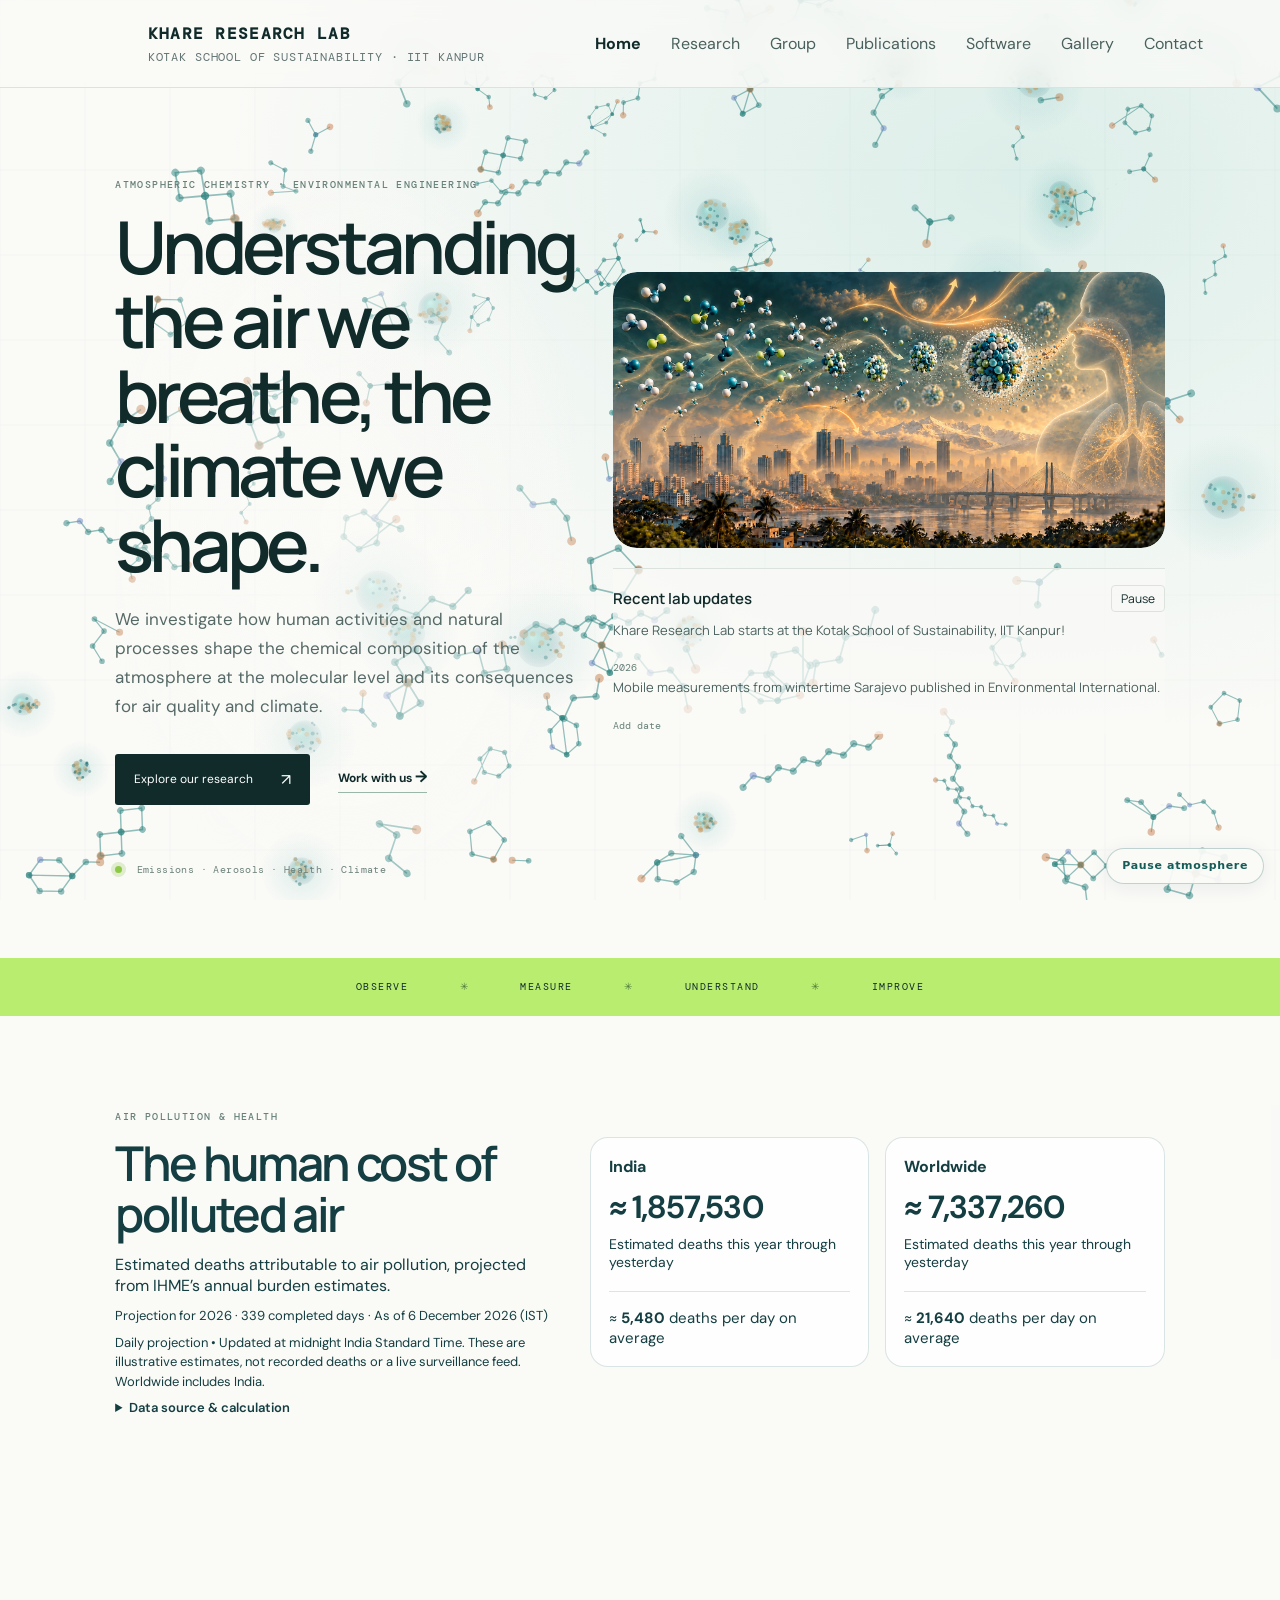
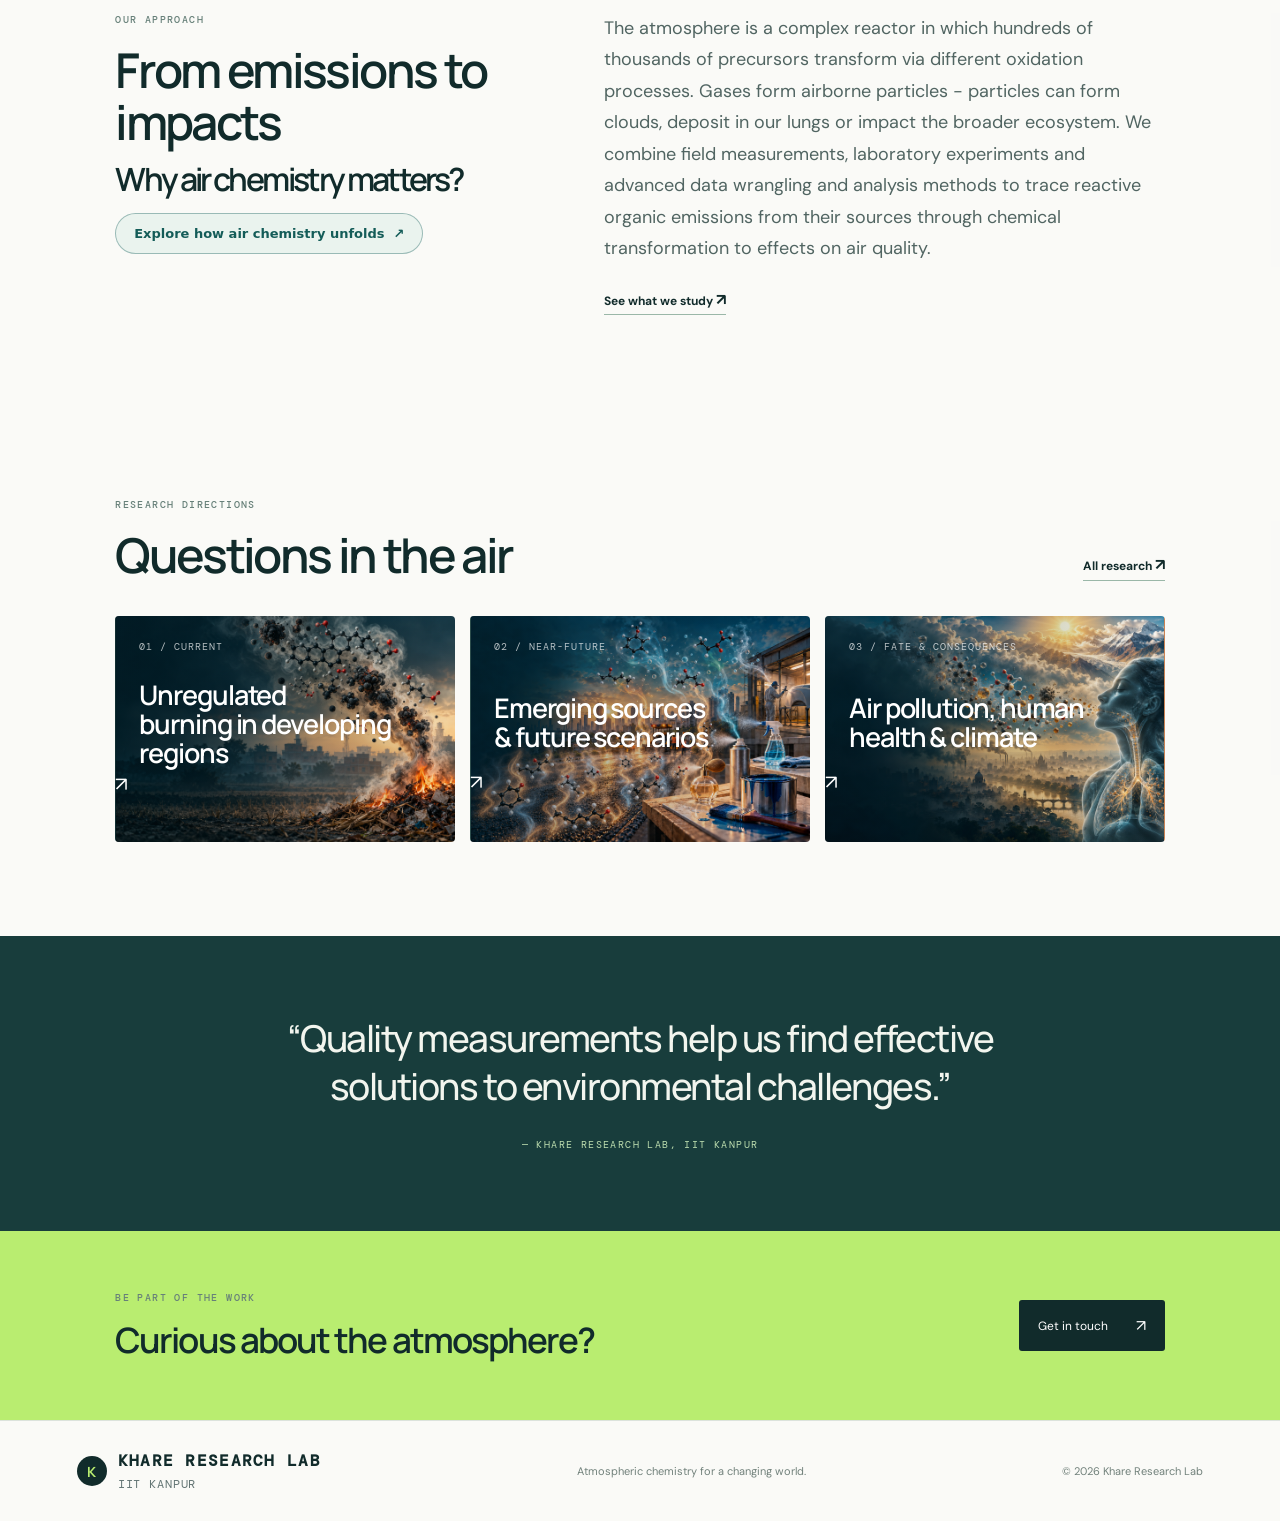
==== commit e6745103: "Add files via upload" ====
--- a/index.html
+++ b/index.html
@@ -112,7 +112,7 @@
 </style>
 <style>
 /* Evidence-linked atmospheric chemistry explorer — isolated homepage component */
-.chem-launch{display:inline-flex;align-items:center;gap:9px;margin-top:18px;border:1px solid #145c5860;border-radius:999px;background:#eaf3ee;padding:12px 18px;color:#145c58;font:650 13px system-ui;cursor:pointer}.chem-launch:hover{background:#d9eae1}.chem-dialog{width:min(1120px,96vw);max-height:94dvh;border:1px solid #abc8bc;border-radius:19px;padding:0;background:#fafaf7;color:#143e41;box-shadow:0 25px 100px #00262d70;overflow:auto}.chem-dialog::backdrop{background:#062b32b8;backdrop-filter:blur(5px)}.chem-dialog *{box-sizing:border-box}.chem-head{display:flex;align-items:start;justify-content:space-between;gap:12px;padding:23px 26px 12px}.chem-head h2{font:500 clamp(23px,3vw,32px)/1.2 Georgia,serif;margin:5px 0}.chem-kicker{font:700 10px system-ui;letter-spacing:.15em;color:#547b72}.chem-dialog button,.chem-dialog select{cursor:pointer;font:600 13px system-ui;border:1px solid #b6cfc4;border-radius:9px;padding:9px 13px;background:white;color:#145c58}.chem-dialog button:focus-visible,.chem-launch:focus-visible{outline:3px solid #b7794f;outline-offset:2px}.chem-dialog button[aria-pressed=true]{background:#145c58;color:white}.chem-tabs{display:flex;gap:8px;flex-wrap:wrap;padding:8px 26px}.chem-inner{padding:10px 26px 25px}.chem-stage{background:#0b2330;border-radius:14px;overflow:hidden}.chem-stage svg{display:block;width:100%;height:auto;min-height:450px}.chem-stage{max-height:68vh;overflow:auto}.chem-stage .tree-node{cursor:pointer}.chem-stage .tree-node:focus{outline:none}.chem-toolbar{display:flex;align-items:center;flex-wrap:wrap;gap:9px;margin:10px 0 15px}.chem-toolbar .chem-step{font:600 12px system-ui;color:#54736e}.chem-caption{background:#edf4ef;border:1px solid #cdded5;border-radius:12px;padding:15px 17px;font:13px/1.65 system-ui}.chem-caption strong{font-size:15px}.chem-caption p{margin:7px 0}.chem-caption a{color:#126e69;text-decoration:underline;text-underline-offset:2px}.chem-legend{font:12px/1.6 system-ui;color:#526e69;margin:9px 0}.chem-legend span{display:inline-block;margin-right:13px}.chem-dot{display:inline-block;width:9px;height:9px;border-radius:50%;margin-right:5px}.chem-footnote{font:12px/1.65 system-ui;color:#617a75;margin:12px 0 0}@media(max-width:650px){.chem-head{padding:17px 15px 8px}.chem-tabs{padding:6px 15px}.chem-inner{padding:8px 15px 20px}.chem-stage{overflow-x:auto}.chem-stage svg{min-width:850px}.chem-dialog button{padding:8px 10px}}
+.chem-launch{display:inline-flex;align-items:center;gap:9px;margin-top:18px;border:1px solid #145c5860;border-radius:999px;background:#eaf3ee;padding:12px 18px;color:#145c58;font:650 13px system-ui;cursor:pointer}.chem-launch:hover{background:#d9eae1}.chem-dialog{width:min(1120px,96vw);max-height:94dvh;border:1px solid #abc8bc;border-radius:19px;padding:0;background:#fafaf7;color:#143e41;box-shadow:0 25px 100px #00262d70;overflow:auto}.chem-dialog::backdrop{background:#062b32b8;backdrop-filter:blur(5px)}.chem-dialog *{box-sizing:border-box}.chem-head{display:flex;align-items:start;justify-content:space-between;gap:12px;padding:23px 26px 12px}.chem-head h2{font:500 clamp(23px,3vw,32px)/1.2 Georgia,serif;margin:5px 0}.chem-kicker{font:700 10px system-ui;letter-spacing:.15em;color:#547b72}.chem-dialog button,.chem-dialog select{cursor:pointer;font:600 13px system-ui;border:1px solid #b6cfc4;border-radius:9px;padding:9px 13px;background:white;color:#145c58}.chem-dialog button:focus-visible,.chem-launch:focus-visible{outline:3px solid #b7794f;outline-offset:2px}.chem-dialog button[aria-pressed=true]{background:#145c58;color:white}.chem-tabs{display:flex;gap:8px;flex-wrap:wrap;padding:8px 26px}.chem-inner{padding:10px 26px 25px}.chem-stage{background:#0b2330;border-radius:14px;overflow:hidden}.chem-stage svg{display:block;width:100%;height:auto;min-height:450px}.chem-stage{max-height:68vh;overflow:auto}.chem-stage .tree-node{cursor:pointer}.chem-stage .tree-node:focus{outline:none}.chem-toolbar{display:flex;align-items:center;flex-wrap:wrap;gap:9px;margin:10px 0 15px}.chem-toolbar .chem-step{font:600 12px system-ui;color:#54736e}.chem-caption{background:#edf4ef;border:1px solid #cdded5;border-radius:12px;padding:15px 17px;font:13px/1.65 system-ui}.chem-caption strong{font-size:15px}.chem-bibliography{border-top:1px solid #c5d9d0;margin-top:13px;padding-top:10px}.chem-bibliography summary{font-weight:700;cursor:pointer;color:#145c58}.chem-bibliography ol{padding-left:22px;margin:9px 0 0}.chem-bibliography li{margin:5px 0}.chem-launch{margin-top:14px;text-align:left}.chem-caption p{margin:7px 0}.chem-caption a{color:#126e69;text-decoration:underline;text-underline-offset:2px}.chem-legend{font:12px/1.6 system-ui;color:#526e69;margin:9px 0}.chem-legend span{display:inline-block;margin-right:13px}.chem-dot{display:inline-block;width:9px;height:9px;border-radius:50%;margin-right:5px}.chem-footnote{font:12px/1.65 system-ui;color:#617a75;margin:12px 0 0}@media(max-width:650px){.chem-head{padding:17px 15px 8px}.chem-tabs{padding:6px 15px}.chem-inner{padding:8px 15px 20px}.chem-stage{overflow-x:auto}.chem-stage svg{min-width:850px}.chem-dialog button{padding:8px 10px}}
 </style></head>
   
 <body class="atmosphere-home"><header class="site-header"><a class="brand" href="index.html">
@@ -157,7 +157,7 @@
 <article class="ap-card"><h3 class="ap-region">India</h3><span class="ap-number" id="ap-india">—</span><span class="ap-label">Estimated deaths this year through yesterday</span><p class="ap-daily">≈ <strong id="ap-india-daily">5,480</strong> deaths per day on average</p></article>
 <article class="ap-card"><h3 class="ap-region">Worldwide</h3><span class="ap-number" id="ap-world">—</span><span class="ap-label">Estimated deaths this year through yesterday</span><p class="ap-daily">≈ <strong id="ap-world-daily">21,640</strong> deaths per day on average</p></article>
 </div>
-</section><section class="section intro-grid"><div><p class="eyebrow">OUR APPROACH</p><h2>From emissions to impacts<br><span style="font-size:32px;">Why air chemistry matters?</span></h2></div><div><p class="body-large">The atmosphere is a complex reactor in which hundreds of thousands of precursors transform via different oxidation processes. Gases form airborne particles - particles can form clouds, deposit in our lungs or impact the broader ecosystem. We combine field measurements, laboratory experiments and advanced data wrangling and analysis methods to trace reactive organic emissions from their sources through chemical transformation to effects on air quality.</p><a class="under-link" href="research.html">See what we study <span>↗</span></a><div><button class="chem-launch" type="button" id="chem-open" aria-haspopup="dialog">Explore how air chemistry unfolds <span aria-hidden="true">↗</span></button></div></div></section><section class="section focus-section"><div class="section-heading"><div><p class="eyebrow">RESEARCH DIRECTIONS</p><h2>Questions in the air</h2></div><a class="under-link" href="research.html">All research <span>↗</span></a></div><div class="focus-grid" id="research-image-cards"><a class="focus-card card-dark" href="research.html#organic-aerosol" style="background-image: url('images/openburningcard.png');"><span class="card-index">01 / CURRENT</span><h3>Unregulated<br>burning in developing regions</h3><span class="card-arrow">↗</span></a><a class="focus-card card-blue" href="research.html#emissions" style="background-image: url('images/futurescenarioscard.png');"><span class="card-index">02 / NEAR-FUTURE</span><h3>Emerging sources<br>& future scenarios</h3><span class="card-arrow">↗</span></a><a class="focus-card card-ochre" href="research.html#measurements" style="background-image: url('images/pollutioncard.png');"><span class="card-index">03 / FATE & CONSEQUENCES</span><h3>Air pollution, human<br>health & climate</h3><span class="card-arrow">↗</span></a></div></section><section class="quote-band"><p>“Quality measurements help us find effective solutions to environmental challenges.”</p><span>— KHARE RESEARCH LAB, IIT KANPUR</span></section><section class="section join-row"><div><p class="eyebrow">BE PART OF THE WORK</p><h2>Curious about the atmosphere?</h2></div><a class="button button-light" href="contact.html">Get in touch <span>↗</span></a></section></main><footer class="footer"><a class="brand footer-brand" href="index.html"><span class="brand-mark">K</span><span>KHARE RESEARCH LAB<small>IIT KANPUR</small></span></a><span>Atmospheric chemistry for a changing world.</span><span>© <span data-year></span> Khare Research Lab</span></footer><canvas id="atmosphere-canvas" aria-hidden="true"></canvas>
+</section><section class="section intro-grid"><div><p class="eyebrow">OUR APPROACH</p><h2>From emissions to impacts<br><span style="font-size:32px;">Why air chemistry matters?</span></h2><div><button class="chem-launch" type="button" id="chem-open" aria-haspopup="dialog">Explore how air chemistry unfolds <span aria-hidden="true">↗</span></button></div></div><div><p class="body-large">The atmosphere is a complex reactor in which hundreds of thousands of precursors transform via different oxidation processes. Gases form airborne particles - particles can form clouds, deposit in our lungs or impact the broader ecosystem. We combine field measurements, laboratory experiments and advanced data wrangling and analysis methods to trace reactive organic emissions from their sources through chemical transformation to effects on air quality.</p><a class="under-link" href="research.html">See what we study <span>↗</span></a></div></section><section class="section focus-section"><div class="section-heading"><div><p class="eyebrow">RESEARCH DIRECTIONS</p><h2>Questions in the air</h2></div><a class="under-link" href="research.html">All research <span>↗</span></a></div><div class="focus-grid" id="research-image-cards"><a class="focus-card card-dark" href="research.html#organic-aerosol" style="background-image: url('images/openburningcard.png');"><span class="card-index">01 / CURRENT</span><h3>Unregulated<br>burning in developing regions</h3><span class="card-arrow">↗</span></a><a class="focus-card card-blue" href="research.html#emissions" style="background-image: url('images/futurescenarioscard.png');"><span class="card-index">02 / NEAR-FUTURE</span><h3>Emerging sources<br>& future scenarios</h3><span class="card-arrow">↗</span></a><a class="focus-card card-ochre" href="research.html#measurements" style="background-image: url('images/pollutioncard.png');"><span class="card-index">03 / FATE & CONSEQUENCES</span><h3>Air pollution, human<br>health & climate</h3><span class="card-arrow">↗</span></a></div></section><section class="quote-band"><p>“Quality measurements help us find effective solutions to environmental challenges.”</p><span>— KHARE RESEARCH LAB, IIT KANPUR</span></section><section class="section join-row"><div><p class="eyebrow">BE PART OF THE WORK</p><h2>Curious about the atmosphere?</h2></div><a class="button button-light" href="contact.html">Get in touch <span>↗</span></a></section></main><footer class="footer"><a class="brand footer-brand" href="index.html"><span class="brand-mark">K</span><span>KHARE RESEARCH LAB<small>IIT KANPUR</small></span></a><span>Atmospheric chemistry for a changing world.</span><span>© <span data-year></span> Khare Research Lab</span></footer><canvas id="atmosphere-canvas" aria-hidden="true"></canvas>
 <button class="atmosphere-toggle" type="button" aria-pressed="false">Pause atmosphere</button>
 <script>
 /* Decorative chemistry-inspired animation, not a chemical mechanism simulation. */
@@ -420,6 +420,10 @@
  for(const [d,items] of layers){const pitch=W/(items.length+1);items.forEach((x,i)=>{x.x=pitch*(i+1);x.y=60+d*153})}
  return {by,W,H};
 }
+function bibliographyHtml(){
+ const entries=Object.values(papers);
+ return `<details class="chem-bibliography" open><summary>Scientific references supporting the full animation (${entries.length})</summary><ol>${entries.map(([title,url])=>`<li><a href="${url}" target="_blank" rel="noopener noreferrer">${esc(title)}</a> · <span>${esc(url)}</span></li>`).join('')}</ol></details>`;
+}
 function paint(){const a=build(oxidant,nox),{by,W,H}=layout(a),visible=a.slice(0,step+1);svg.replaceChildren();
  const defs=node('defs');const glow=node('filter',{id:'chemGlow',x:'-50%',y:'-50%',width:'200%',height:'200%'});glow.append(node('feGaussianBlur',{stdDeviation:'3'}));defs.append(glow);svg.append(defs);
  for(let y=0;y<H;y+=50)svg.append(node('line',{x1:0,y1:y,x2:W,y2:y,stroke:'#ffffff', 'stroke-opacity':'.035'}));
@@ -427,7 +431,7 @@
  const cx=(p.x+x.x)/2,cy=(p.y+x.y)/2-3;const text=node('text',{x:cx,y:cy,fill:'#c6d8da','font-size':'11','text-anchor':'middle','paint-order':'stroke',stroke:'#0b2330','stroke-width':'5'},x.edge);svg.append(text);
  }
  for(const x of visible){const g=node('g',{class:'tree-node',role:'button',tabindex:'0','aria-label':`${x.name}, ${x.formula}`});const sel=selected===x.id;g.append(node('rect',{x:x.x-91,y:x.y-38,width:182,height:76,rx:12,fill:sel?'#204c55':'#173744',stroke:colors[x.kind],'stroke-width':sel?3:1.5}));g.append(node('text',{x:x.x,y:x.y-9,fill:colors[x.kind],'font-size':'13','font-weight':'700','text-anchor':'middle'},x.name));g.append(node('text',{x:x.x,y:x.y+15,fill:'#f0f5f5','font-size':'12','text-anchor':'middle'},x.formula));g.append(node('text',{x:x.x,y:x.y+30,fill:'#9dbbbd','font-size':'9','text-anchor':'middle'},x.kind==='particle'?'PARTICLE':x.kind==='inorg'?'INORGANIC':'GAS / REACTIVE'));g.addEventListener('click',()=>{selected=x.id;paint()});g.addEventListener('keydown',e=>{if(e.key==='Enter'||e.key===' '){e.preventDefault();selected=x.id;paint()}});svg.append(g)}
- const x=by.get(selected)||visible[visible.length-1];const refs=x.refs.map(k=>papers[k]).filter(Boolean);caption.innerHTML=`<strong>${esc(x.name)}</strong> <span style="color:#58746d">· ${esc(x.formula)}</span><p>${esc(x.detail)}</p><p><b>Pathway:</b> ${esc(x.edge||'Initial VOC oxidation')} · <b>Fate:</b> ${x.kind==='particle'?'Particle-phase / aerosol-associated':x.kind==='inorg'?'Inorganic oxidant / nitrogen chemistry':'Gas-phase or reactive intermediate'} · <b>Yield:</b> not assigned (generic mechanism)</p><p><b>Supporting literature:</b> ${refs.map(([title,url])=>`<a href="${url}" target="_blank" rel="noopener noreferrer">${esc(title)}</a>`).join(' · ')}</p>`;
+ const x=by.get(selected)||visible[visible.length-1];const refs=x.refs.map(k=>papers[k]).filter(Boolean);caption.innerHTML=`<strong>${esc(x.name)}</strong> <span style="color:#58746d">· ${esc(x.formula)}</span><p>${esc(x.detail)}</p><p><b>Pathway:</b> ${esc(x.edge||'Initial VOC oxidation')} · <b>Fate:</b> ${x.kind==='particle'?'Particle-phase / aerosol-associated':x.kind==='inorg'?'Inorganic oxidant / nitrogen chemistry':'Gas-phase or reactive intermediate'} · <b>Yield:</b> not assigned (generic mechanism)</p><p><b>Supporting literature for this node:</b> ${refs.map(([title,url])=>`<a href="${url}" target="_blank" rel="noopener noreferrer">${esc(title)}</a>`).join(' · ')}</p>${bibliographyHtml()}`;
  $('chem-step-label').textContent=`${visible.length} of ${a.length} nodes · ${oxidant} · ${nox==='low'?'lower NOₓ':'higher NOₓ'}`;$('chem-prev').disabled=step===0;$('chem-next').disabled=step===a.length-1;$('chem-play').textContent=paused?'Play':'Pause';
 }
 function reset(){step=0;selected=null;elapsed=0;last=0;paint()}
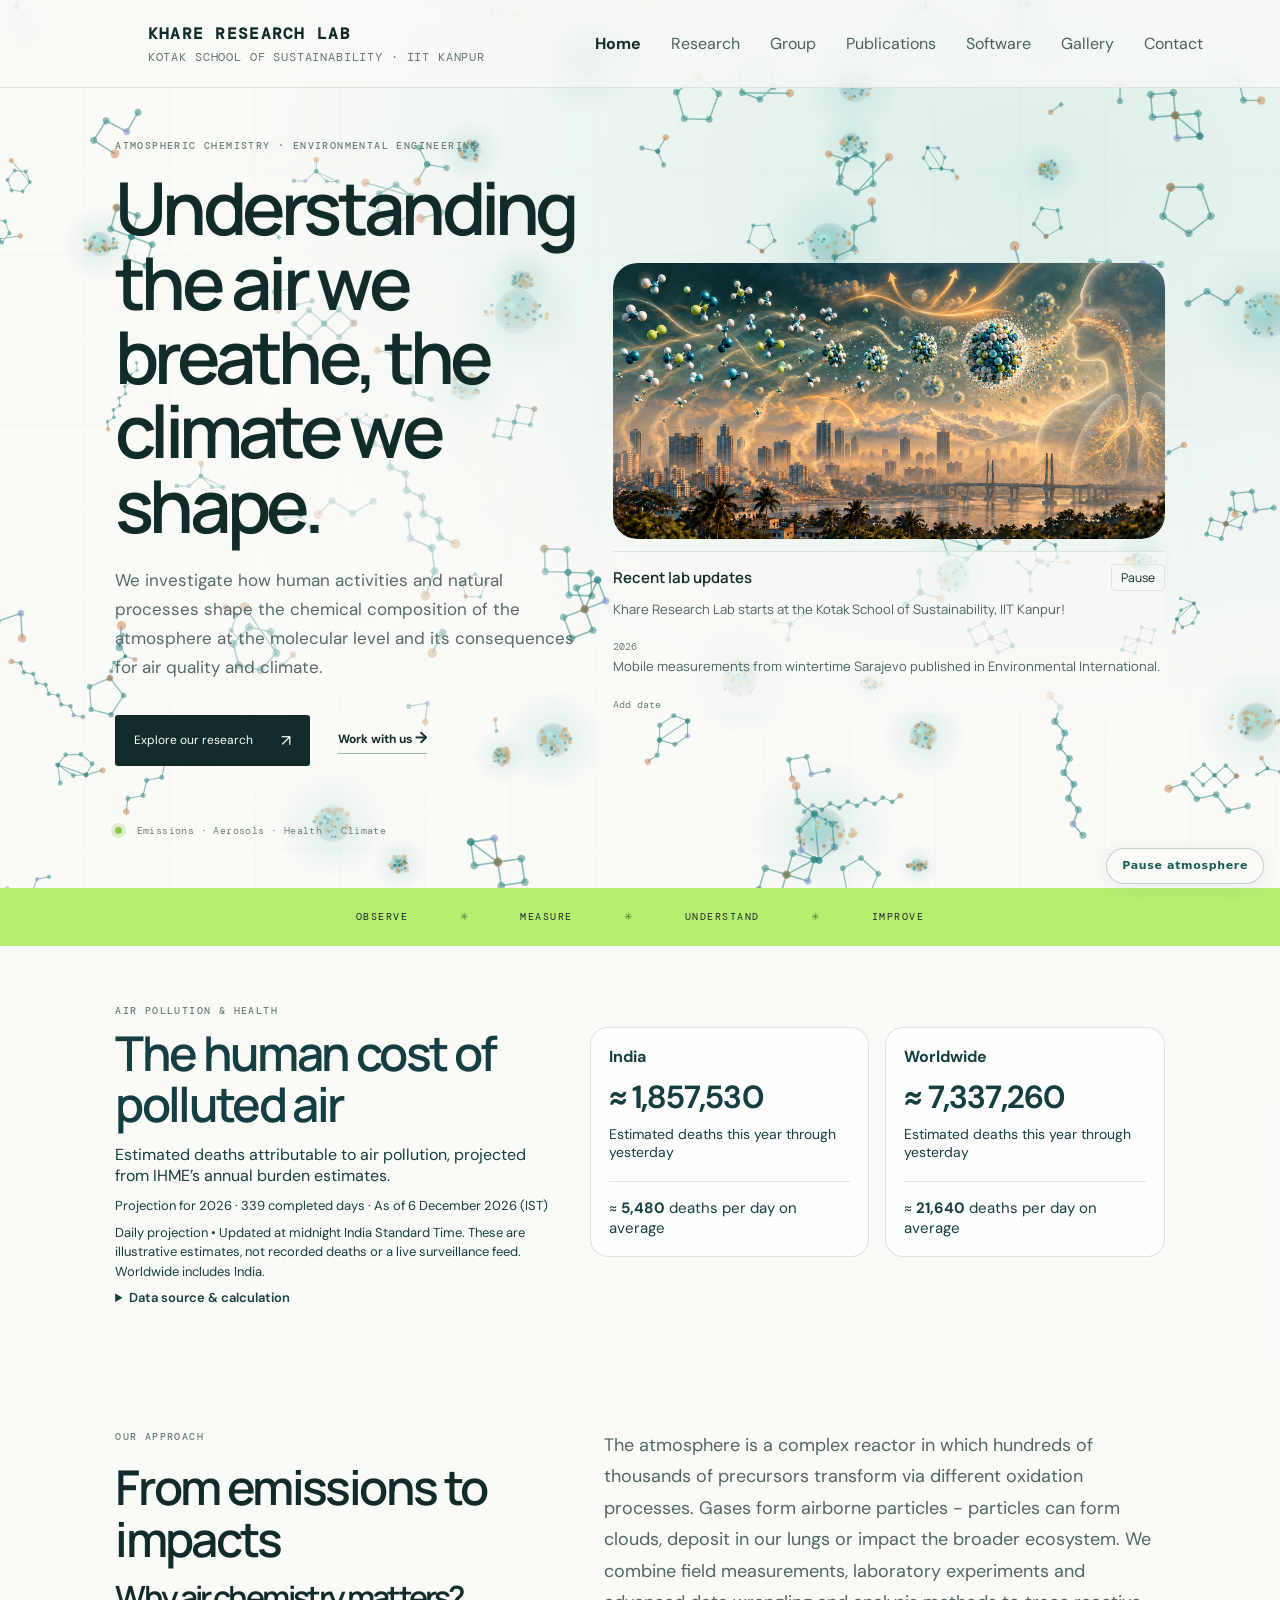
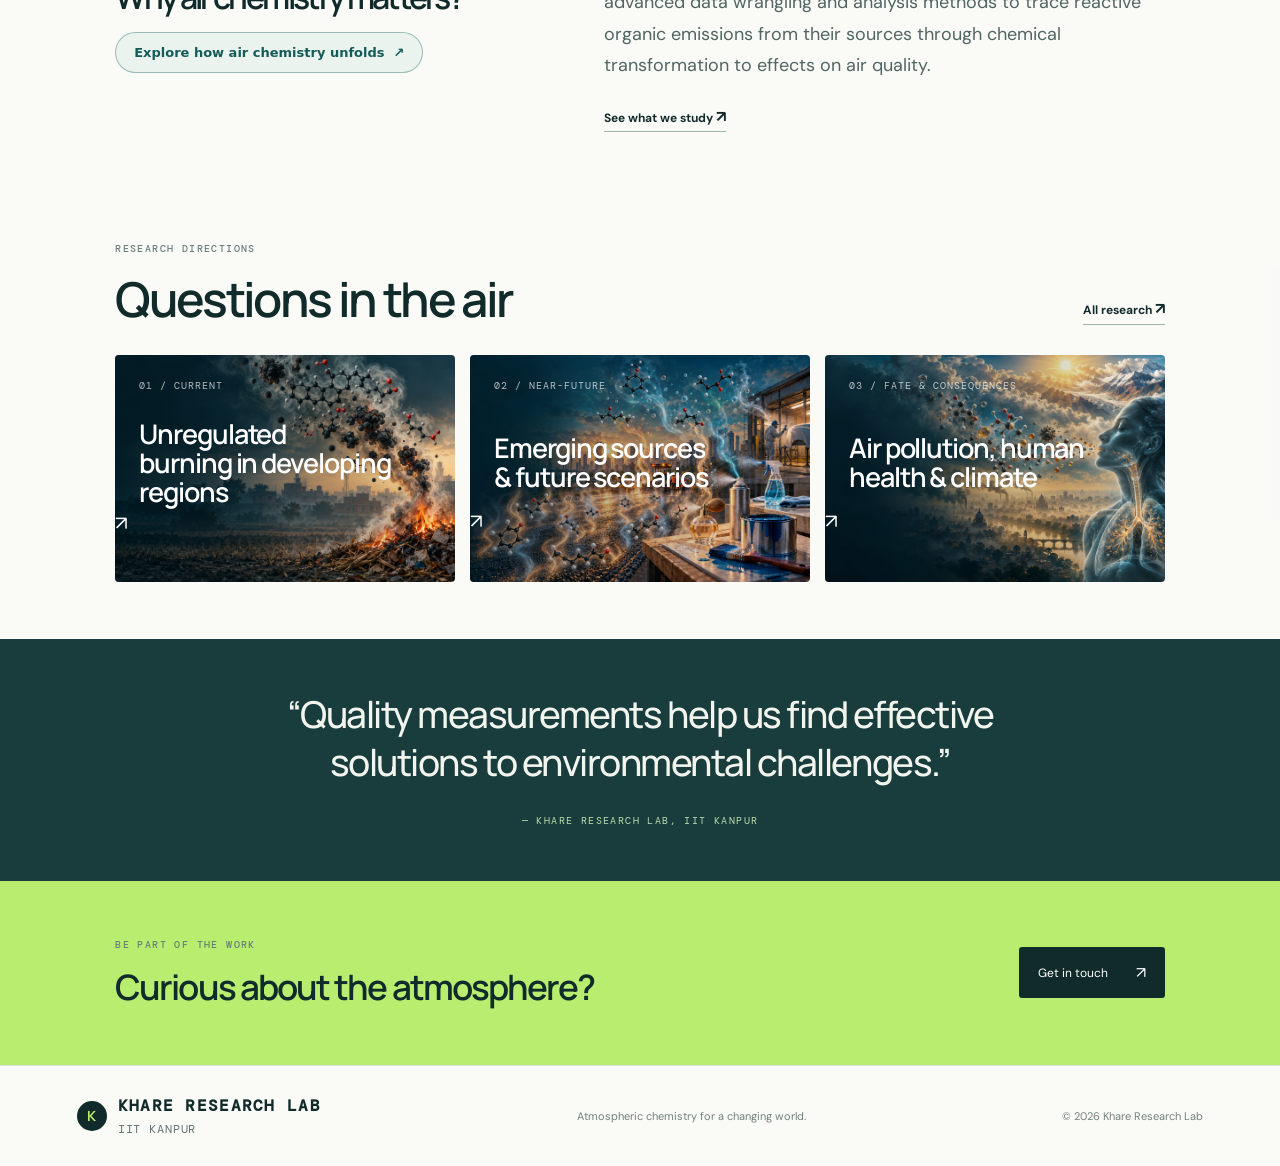
==== commit 4ad0461b: "Add files via upload" ====
--- a/index.html
+++ b/index.html
@@ -113,7 +113,39 @@
 <style>
 /* Evidence-linked atmospheric chemistry explorer — isolated homepage component */
 .chem-launch{display:inline-flex;align-items:center;gap:9px;margin-top:18px;border:1px solid #145c5860;border-radius:999px;background:#eaf3ee;padding:12px 18px;color:#145c58;font:650 13px system-ui;cursor:pointer}.chem-launch:hover{background:#d9eae1}.chem-dialog{width:min(1120px,96vw);max-height:94dvh;border:1px solid #abc8bc;border-radius:19px;padding:0;background:#fafaf7;color:#143e41;box-shadow:0 25px 100px #00262d70;overflow:auto}.chem-dialog::backdrop{background:#062b32b8;backdrop-filter:blur(5px)}.chem-dialog *{box-sizing:border-box}.chem-head{display:flex;align-items:start;justify-content:space-between;gap:12px;padding:23px 26px 12px}.chem-head h2{font:500 clamp(23px,3vw,32px)/1.2 Georgia,serif;margin:5px 0}.chem-kicker{font:700 10px system-ui;letter-spacing:.15em;color:#547b72}.chem-dialog button,.chem-dialog select{cursor:pointer;font:600 13px system-ui;border:1px solid #b6cfc4;border-radius:9px;padding:9px 13px;background:white;color:#145c58}.chem-dialog button:focus-visible,.chem-launch:focus-visible{outline:3px solid #b7794f;outline-offset:2px}.chem-dialog button[aria-pressed=true]{background:#145c58;color:white}.chem-tabs{display:flex;gap:8px;flex-wrap:wrap;padding:8px 26px}.chem-inner{padding:10px 26px 25px}.chem-stage{background:#0b2330;border-radius:14px;overflow:hidden}.chem-stage svg{display:block;width:100%;height:auto;min-height:450px}.chem-stage{max-height:68vh;overflow:auto}.chem-stage .tree-node{cursor:pointer}.chem-stage .tree-node:focus{outline:none}.chem-toolbar{display:flex;align-items:center;flex-wrap:wrap;gap:9px;margin:10px 0 15px}.chem-toolbar .chem-step{font:600 12px system-ui;color:#54736e}.chem-caption{background:#edf4ef;border:1px solid #cdded5;border-radius:12px;padding:15px 17px;font:13px/1.65 system-ui}.chem-caption strong{font-size:15px}.chem-bibliography{border-top:1px solid #c5d9d0;margin-top:13px;padding-top:10px}.chem-bibliography summary{font-weight:700;cursor:pointer;color:#145c58}.chem-bibliography ol{padding-left:22px;margin:9px 0 0}.chem-bibliography li{margin:5px 0}.chem-launch{margin-top:14px;text-align:left}.chem-caption p{margin:7px 0}.chem-caption a{color:#126e69;text-decoration:underline;text-underline-offset:2px}.chem-legend{font:12px/1.6 system-ui;color:#526e69;margin:9px 0}.chem-legend span{display:inline-block;margin-right:13px}.chem-dot{display:inline-block;width:9px;height:9px;border-radius:50%;margin-right:5px}.chem-footnote{font:12px/1.65 system-ui;color:#617a75;margin:12px 0 0}@media(max-width:650px){.chem-head{padding:17px 15px 8px}.chem-tabs{padding:6px 15px}.chem-inner{padding:8px 15px 20px}.chem-stage{overflow-x:auto}.chem-stage svg{min-width:850px}.chem-dialog button{padding:8px 10px}}
-</style></head>
+</style>
+<style>
+/* Homepage vertical rhythm: compact but breathable, without changing shared site CSS. */
+.atmosphere-home main > .hero {
+  min-height: 0 !important;
+  height: auto !important;
+  padding-top: clamp(26px, 4vw, 58px) !important;
+  padding-bottom: clamp(28px, 4vw, 54px) !important;
+  align-items: center;
+}
+.atmosphere-home .hero-copy { padding-top: 0 !important; padding-bottom: 0 !important; }
+.atmosphere-home .hero-copy .eyebrow { margin-top: 0; }
+.atmosphere-home .hero-visual-column { top: 0; }
+.atmosphere-home .hero-visual-column .lab-updates { margin-top: 12px; padding-top: 12px; }
+.atmosphere-home main > .section {
+  padding-top: clamp(36px, 4.5vw, 66px) !important;
+  padding-bottom: clamp(36px, 4.5vw, 66px) !important;
+}
+.atmosphere-home main > .ticker { margin-top: 0 !important; margin-bottom: 0 !important; }
+.atmosphere-home main > .ap-burden { row-gap: 10px; }
+.atmosphere-home .ap-burden .ap-grid { margin-top: 0 !important; margin-bottom: 0 !important; }
+.atmosphere-home .intro-grid h2 { margin-top: 8px; margin-bottom: 12px; }
+.atmosphere-home .intro-grid .chem-launch { margin-top: 4px; }
+.atmosphere-home .focus-section .section-heading { margin-bottom: clamp(16px, 2.5vw, 30px); }
+.atmosphere-home main > .quote-band { padding-top: clamp(32px, 4vw, 54px) !important; padding-bottom: clamp(32px, 4vw, 54px) !important; }
+.atmosphere-home main > .join-row { min-height: 0 !important; }
+@media (max-width: 700px) {
+  .atmosphere-home main > .hero { padding-top: 24px !important; padding-bottom: 30px !important; }
+  .atmosphere-home main > .section { padding-top: 34px !important; padding-bottom: 34px !important; }
+  .atmosphere-home .hero-visual-column { top: 0; }
+}
+</style>
+</head>
   
 <body class="atmosphere-home"><header class="site-header"><a class="brand" href="index.html">
   <span class="molecule-logo" aria-label="Rotating limonene molecule">
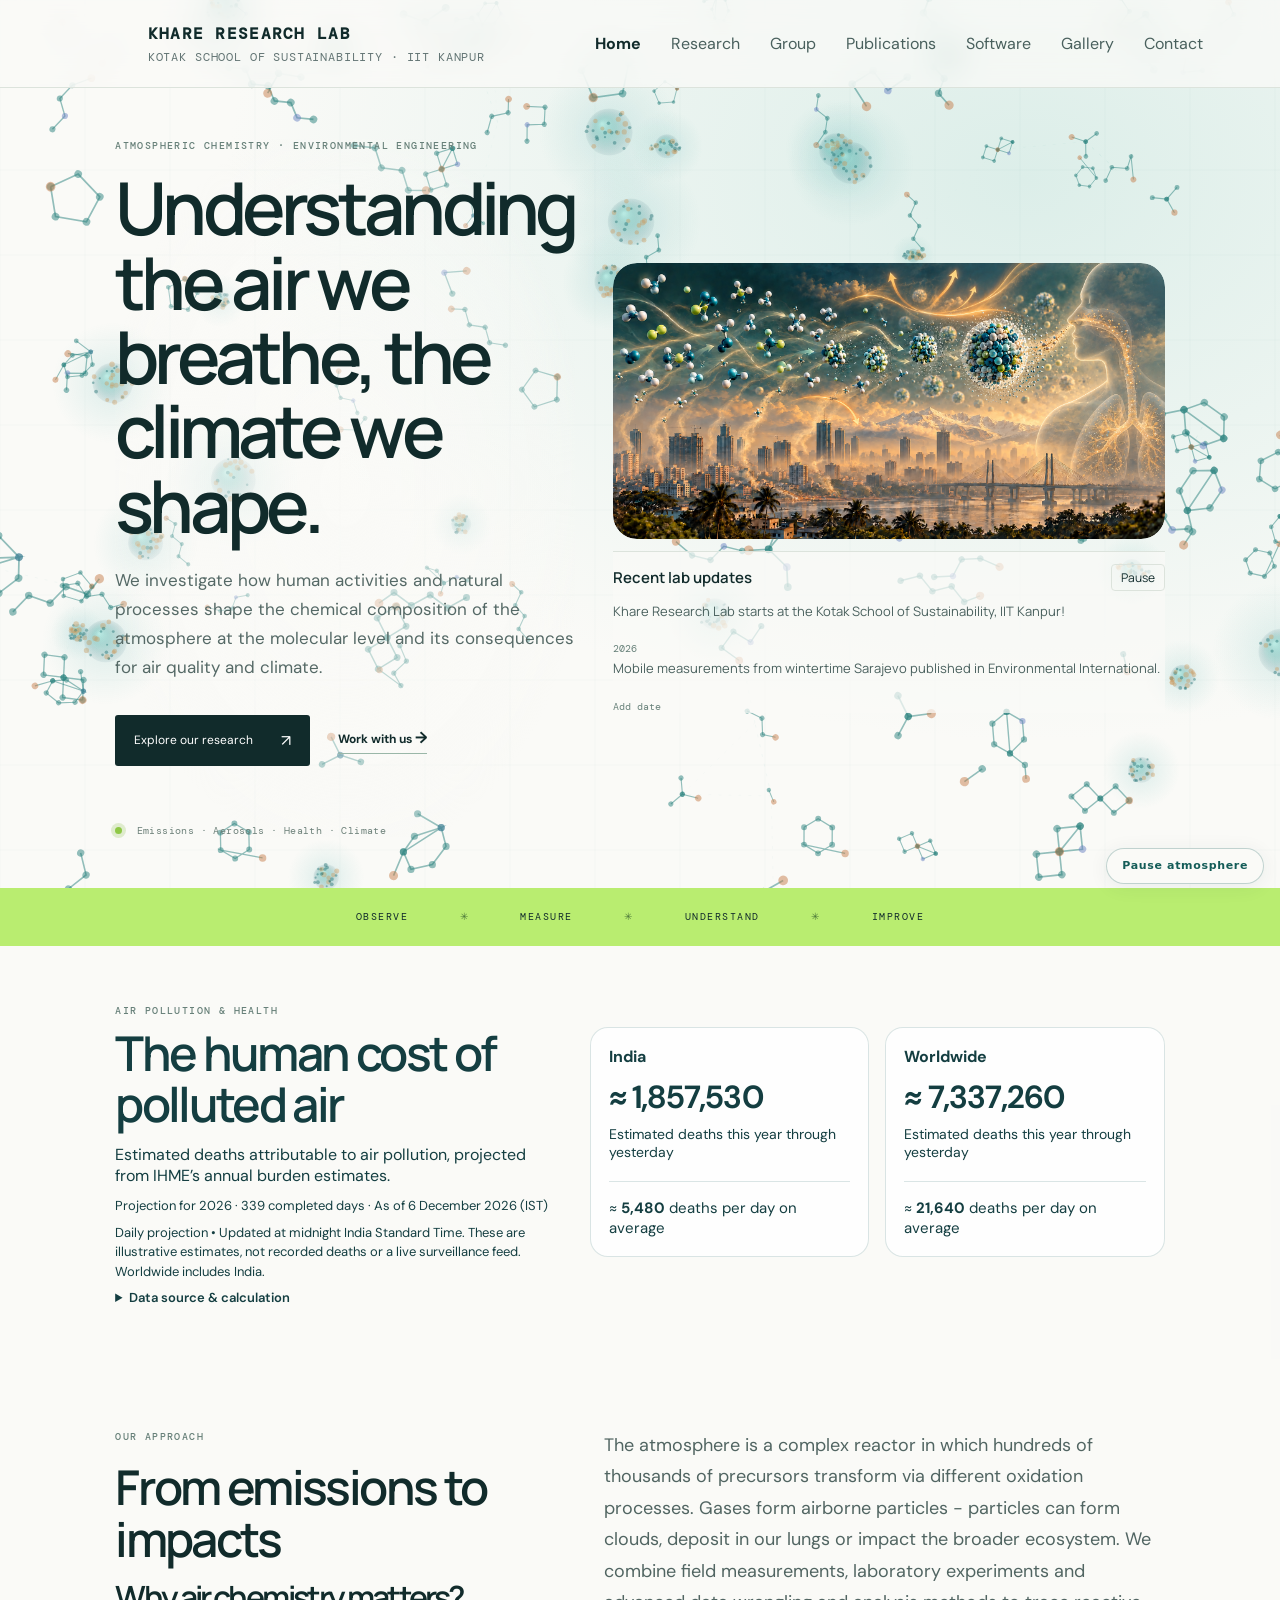
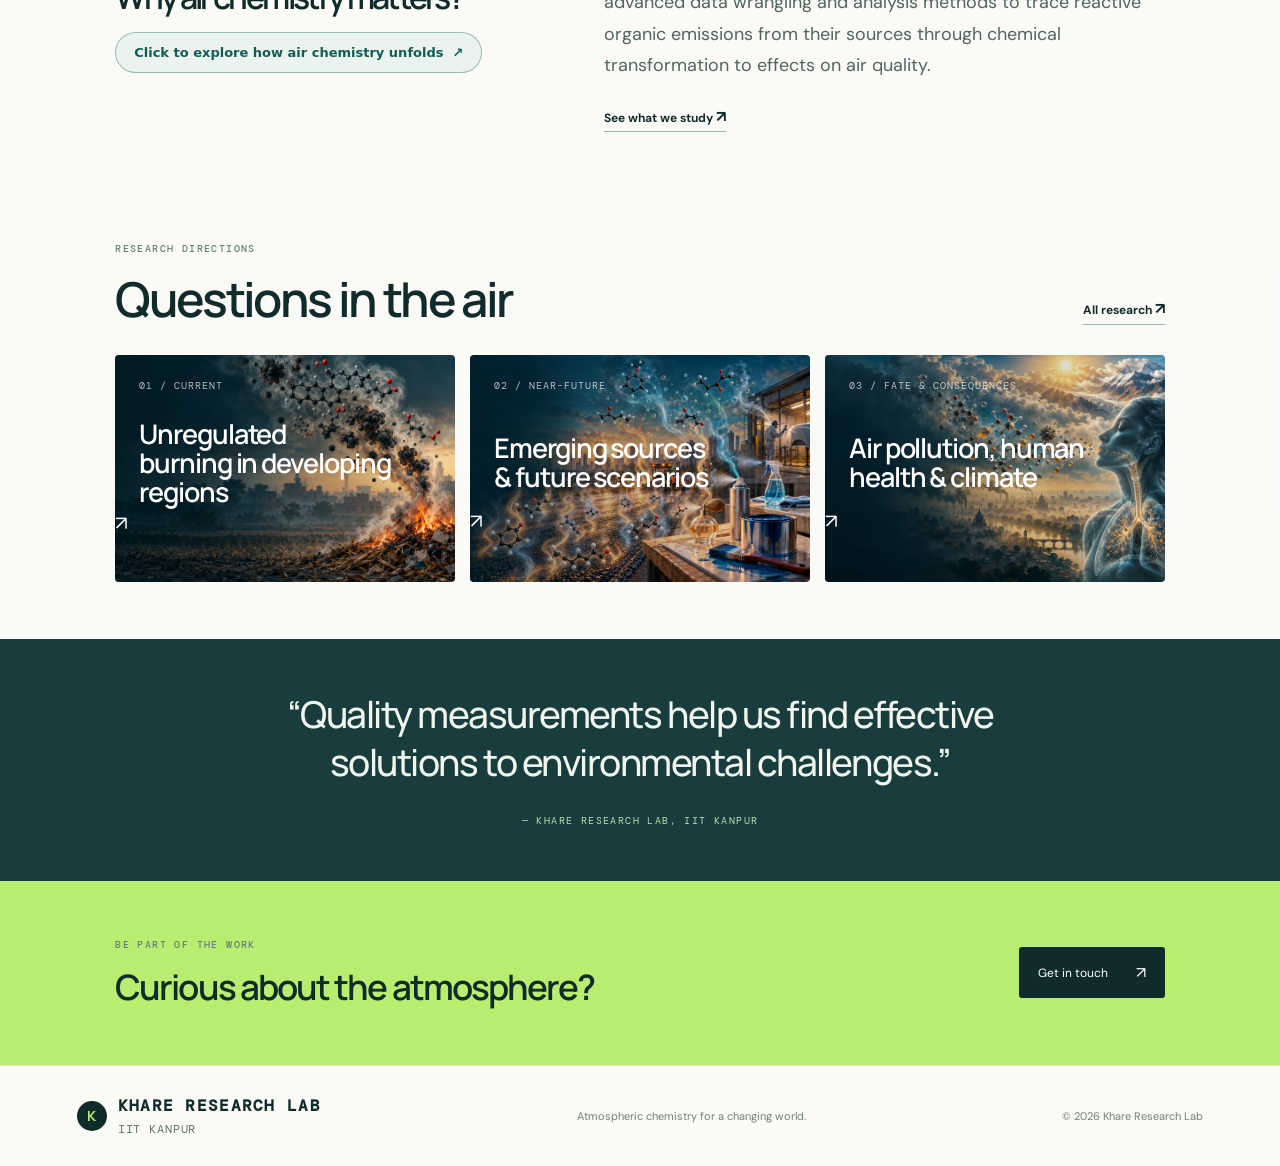
==== commit 2dfc6470: "Update index.html" ====
--- a/index.html
+++ b/index.html
@@ -189,7 +189,7 @@
 <article class="ap-card"><h3 class="ap-region">India</h3><span class="ap-number" id="ap-india">—</span><span class="ap-label">Estimated deaths this year through yesterday</span><p class="ap-daily">≈ <strong id="ap-india-daily">5,480</strong> deaths per day on average</p></article>
 <article class="ap-card"><h3 class="ap-region">Worldwide</h3><span class="ap-number" id="ap-world">—</span><span class="ap-label">Estimated deaths this year through yesterday</span><p class="ap-daily">≈ <strong id="ap-world-daily">21,640</strong> deaths per day on average</p></article>
 </div>
-</section><section class="section intro-grid"><div><p class="eyebrow">OUR APPROACH</p><h2>From emissions to impacts<br><span style="font-size:32px;">Why air chemistry matters?</span></h2><div><button class="chem-launch" type="button" id="chem-open" aria-haspopup="dialog">Explore how air chemistry unfolds <span aria-hidden="true">↗</span></button></div></div><div><p class="body-large">The atmosphere is a complex reactor in which hundreds of thousands of precursors transform via different oxidation processes. Gases form airborne particles - particles can form clouds, deposit in our lungs or impact the broader ecosystem. We combine field measurements, laboratory experiments and advanced data wrangling and analysis methods to trace reactive organic emissions from their sources through chemical transformation to effects on air quality.</p><a class="under-link" href="research.html">See what we study <span>↗</span></a></div></section><section class="section focus-section"><div class="section-heading"><div><p class="eyebrow">RESEARCH DIRECTIONS</p><h2>Questions in the air</h2></div><a class="under-link" href="research.html">All research <span>↗</span></a></div><div class="focus-grid" id="research-image-cards"><a class="focus-card card-dark" href="research.html#organic-aerosol" style="background-image: url('images/openburningcard.png');"><span class="card-index">01 / CURRENT</span><h3>Unregulated<br>burning in developing regions</h3><span class="card-arrow">↗</span></a><a class="focus-card card-blue" href="research.html#emissions" style="background-image: url('images/futurescenarioscard.png');"><span class="card-index">02 / NEAR-FUTURE</span><h3>Emerging sources<br>& future scenarios</h3><span class="card-arrow">↗</span></a><a class="focus-card card-ochre" href="research.html#measurements" style="background-image: url('images/pollutioncard.png');"><span class="card-index">03 / FATE & CONSEQUENCES</span><h3>Air pollution, human<br>health & climate</h3><span class="card-arrow">↗</span></a></div></section><section class="quote-band"><p>“Quality measurements help us find effective solutions to environmental challenges.”</p><span>— KHARE RESEARCH LAB, IIT KANPUR</span></section><section class="section join-row"><div><p class="eyebrow">BE PART OF THE WORK</p><h2>Curious about the atmosphere?</h2></div><a class="button button-light" href="contact.html">Get in touch <span>↗</span></a></section></main><footer class="footer"><a class="brand footer-brand" href="index.html"><span class="brand-mark">K</span><span>KHARE RESEARCH LAB<small>IIT KANPUR</small></span></a><span>Atmospheric chemistry for a changing world.</span><span>© <span data-year></span> Khare Research Lab</span></footer><canvas id="atmosphere-canvas" aria-hidden="true"></canvas>
+</section><section class="section intro-grid"><div><p class="eyebrow">OUR APPROACH</p><h2>From emissions to impacts<br><span style="font-size:32px;">Why air chemistry matters?</span></h2><div><button class="chem-launch" type="button" id="chem-open" aria-haspopup="dialog">Click to explore how air chemistry unfolds <span aria-hidden="true">↗</span></button></div></div><div><p class="body-large">The atmosphere is a complex reactor in which hundreds of thousands of precursors transform via different oxidation processes. Gases form airborne particles - particles can form clouds, deposit in our lungs or impact the broader ecosystem. We combine field measurements, laboratory experiments and advanced data wrangling and analysis methods to trace reactive organic emissions from their sources through chemical transformation to effects on air quality.</p><a class="under-link" href="research.html">See what we study <span>↗</span></a></div></section><section class="section focus-section"><div class="section-heading"><div><p class="eyebrow">RESEARCH DIRECTIONS</p><h2>Questions in the air</h2></div><a class="under-link" href="research.html">All research <span>↗</span></a></div><div class="focus-grid" id="research-image-cards"><a class="focus-card card-dark" href="research.html#organic-aerosol" style="background-image: url('images/openburningcard.png');"><span class="card-index">01 / CURRENT</span><h3>Unregulated<br>burning in developing regions</h3><span class="card-arrow">↗</span></a><a class="focus-card card-blue" href="research.html#emissions" style="background-image: url('images/futurescenarioscard.png');"><span class="card-index">02 / NEAR-FUTURE</span><h3>Emerging sources<br>& future scenarios</h3><span class="card-arrow">↗</span></a><a class="focus-card card-ochre" href="research.html#measurements" style="background-image: url('images/pollutioncard.png');"><span class="card-index">03 / FATE & CONSEQUENCES</span><h3>Air pollution, human<br>health & climate</h3><span class="card-arrow">↗</span></a></div></section><section class="quote-band"><p>“Quality measurements help us find effective solutions to environmental challenges.”</p><span>— KHARE RESEARCH LAB, IIT KANPUR</span></section><section class="section join-row"><div><p class="eyebrow">BE PART OF THE WORK</p><h2>Curious about the atmosphere?</h2></div><a class="button button-light" href="contact.html">Get in touch <span>↗</span></a></section></main><footer class="footer"><a class="brand footer-brand" href="index.html"><span class="brand-mark">K</span><span>KHARE RESEARCH LAB<small>IIT KANPUR</small></span></a><span>Atmospheric chemistry for a changing world.</span><span>© <span data-year></span> Khare Research Lab</span></footer><canvas id="atmosphere-canvas" aria-hidden="true"></canvas>
 <button class="atmosphere-toggle" type="button" aria-pressed="false">Pause atmosphere</button>
 <script>
 /* Decorative chemistry-inspired animation, not a chemical mechanism simulation. */
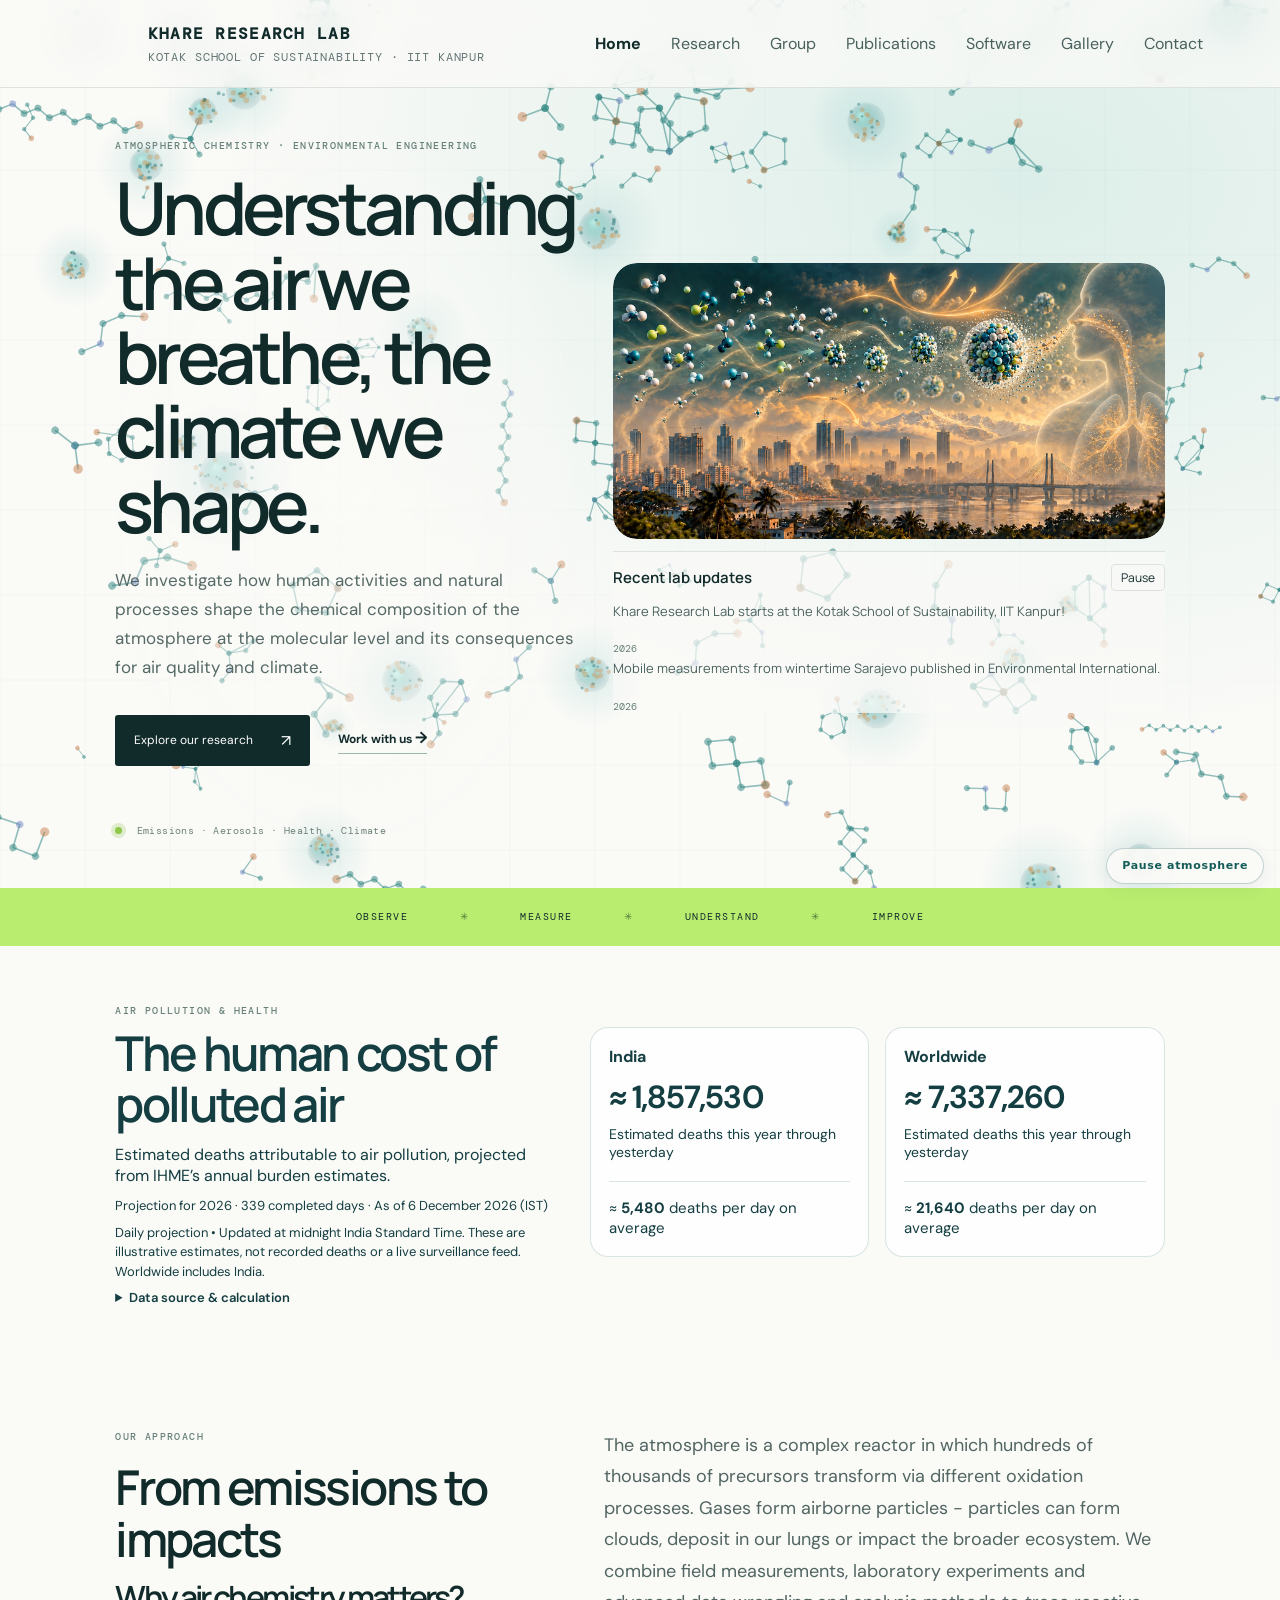
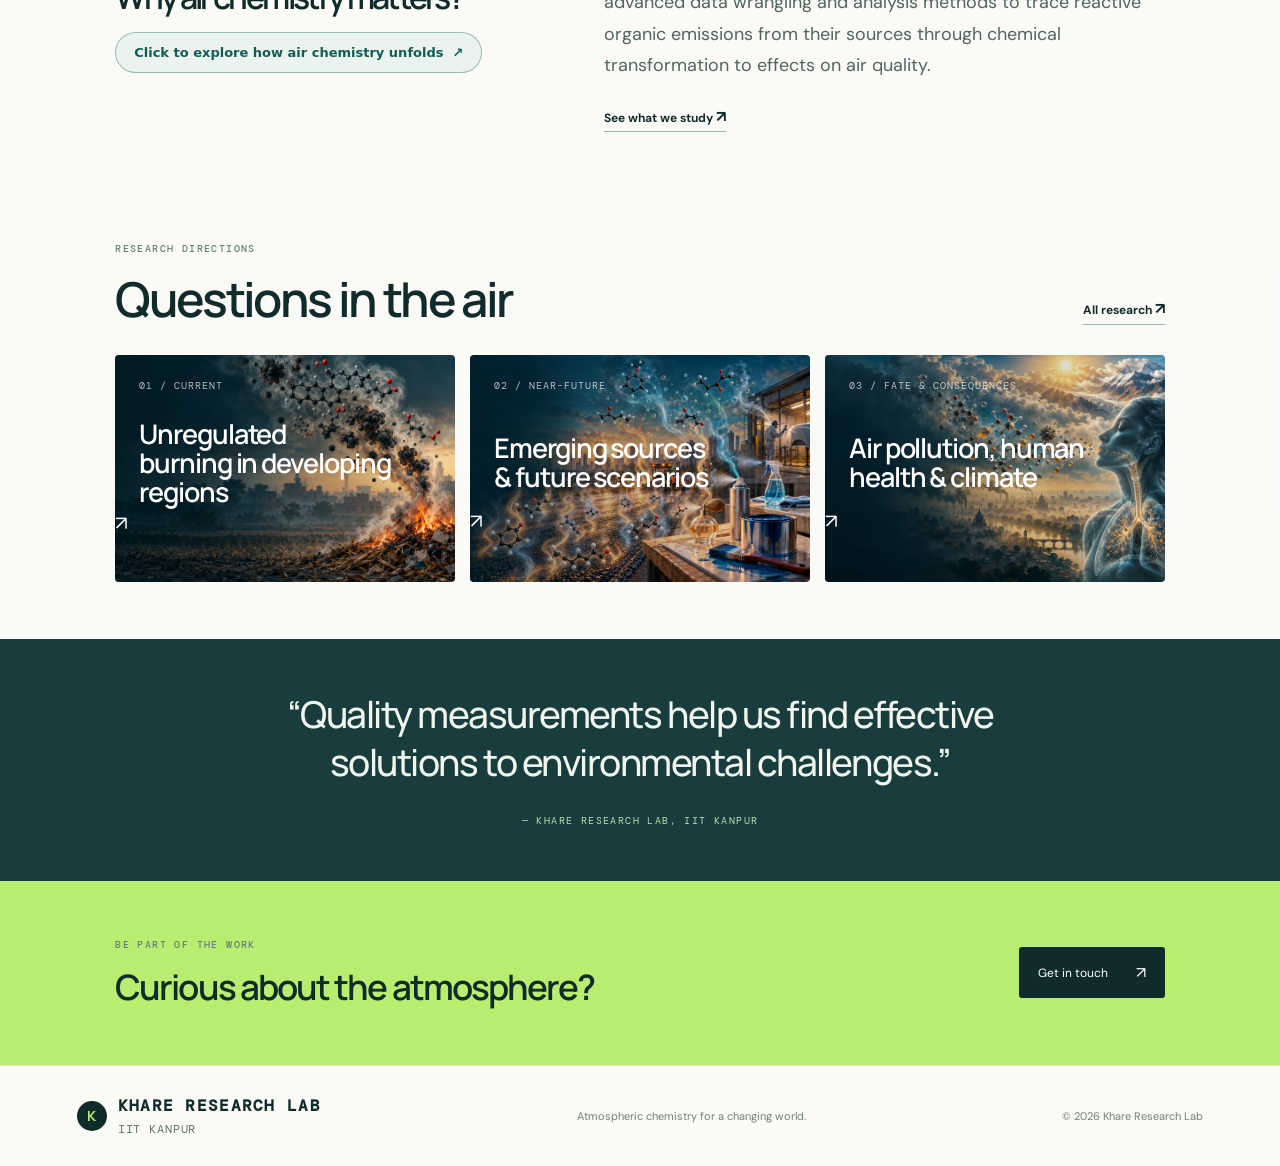
==== commit 57dc07c9: "Update index.html" ====
--- a/index.html
+++ b/index.html
@@ -166,6 +166,7 @@
     <!-- LAB NEWS: Replace these placeholders with your updates. Add more li entries as needed. -->
     <li><span class="lab-news-date">2026</span><span></span>Khare Research Lab starts at the Kotak School of Sustainability, IIT Kanpur!</li>
     <li><span class="lab-news-date">2026</span><span>Mobile measurements from wintertime Sarajevo published in Environmental International.</span></li>
+    <li><span class="lab-news-date">2026</span><span>Adarsh Maurya M.Tech. MNNIT Allahabad starts as Ph.D. student. Welcome Adarsh!.</span></li>
     <li><span class="lab-news-date">Add date</span><span></span></li>
   </ul></div>
 </section>
